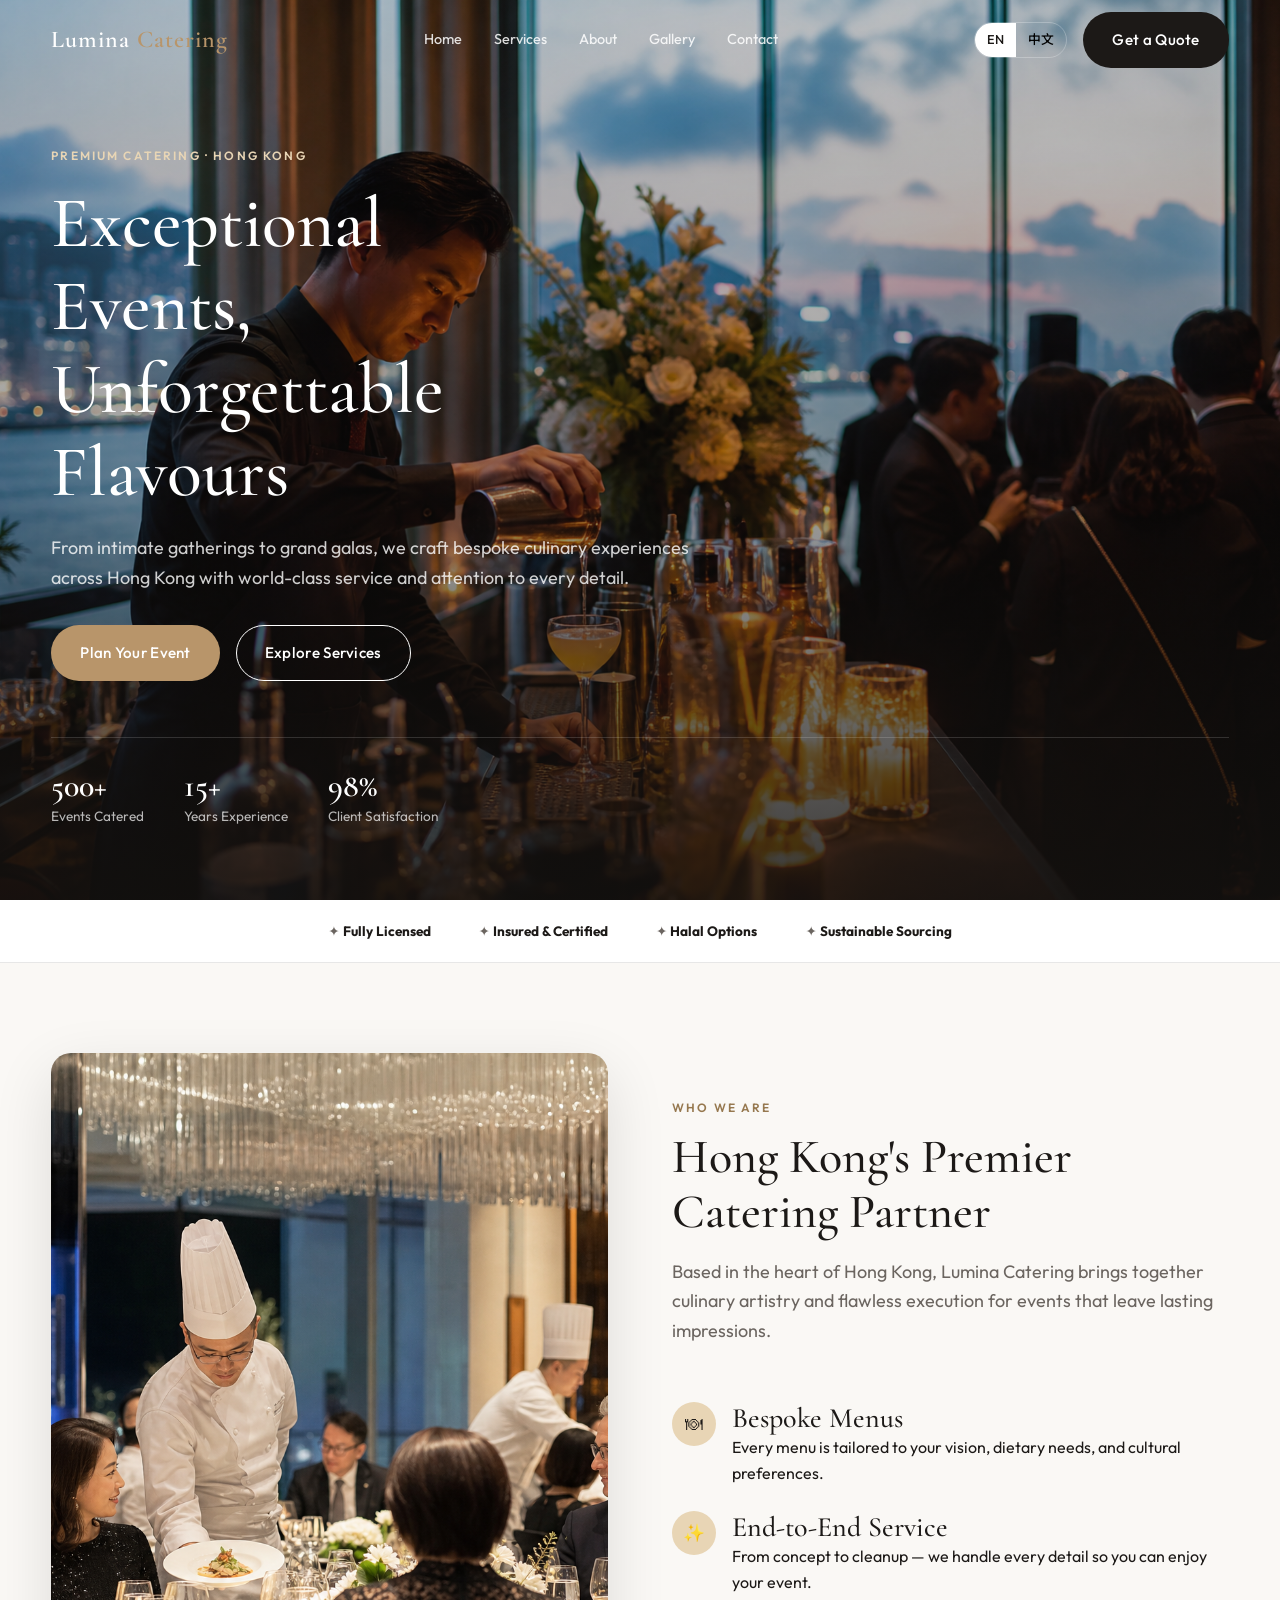
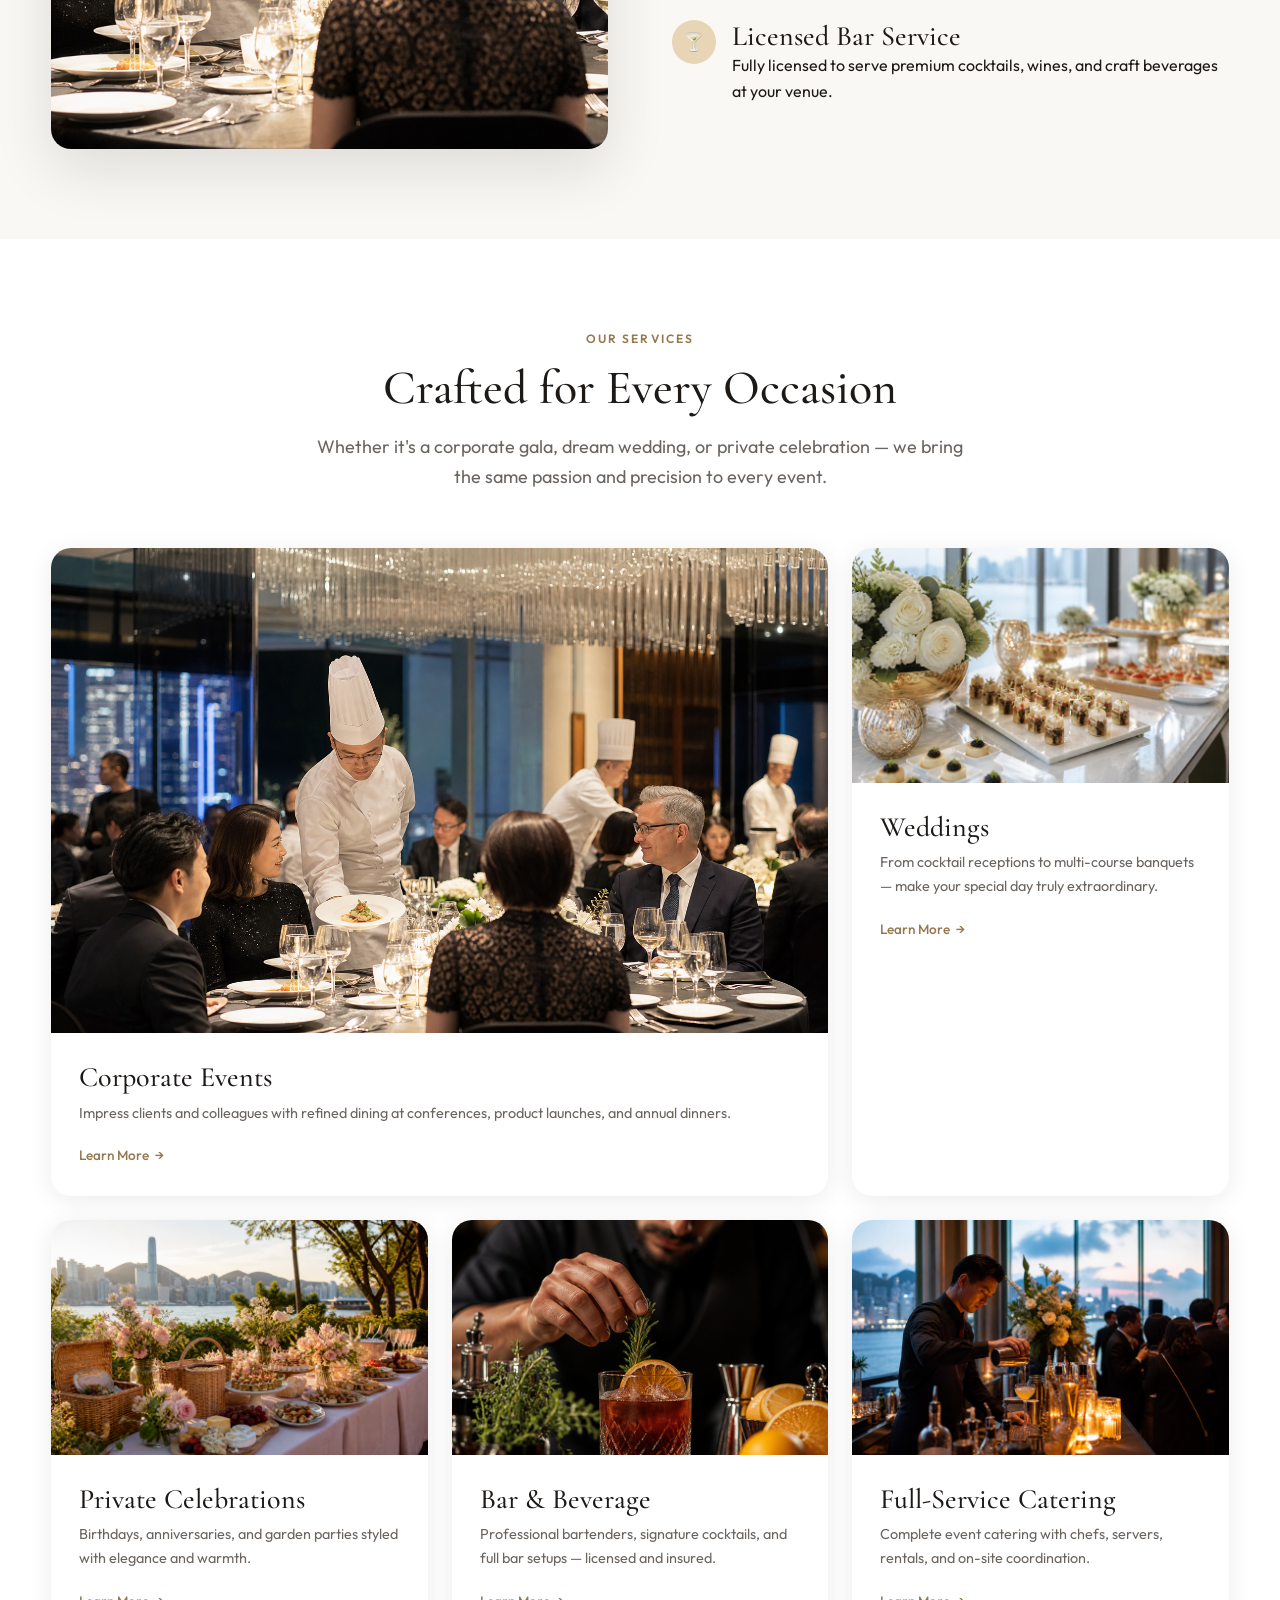
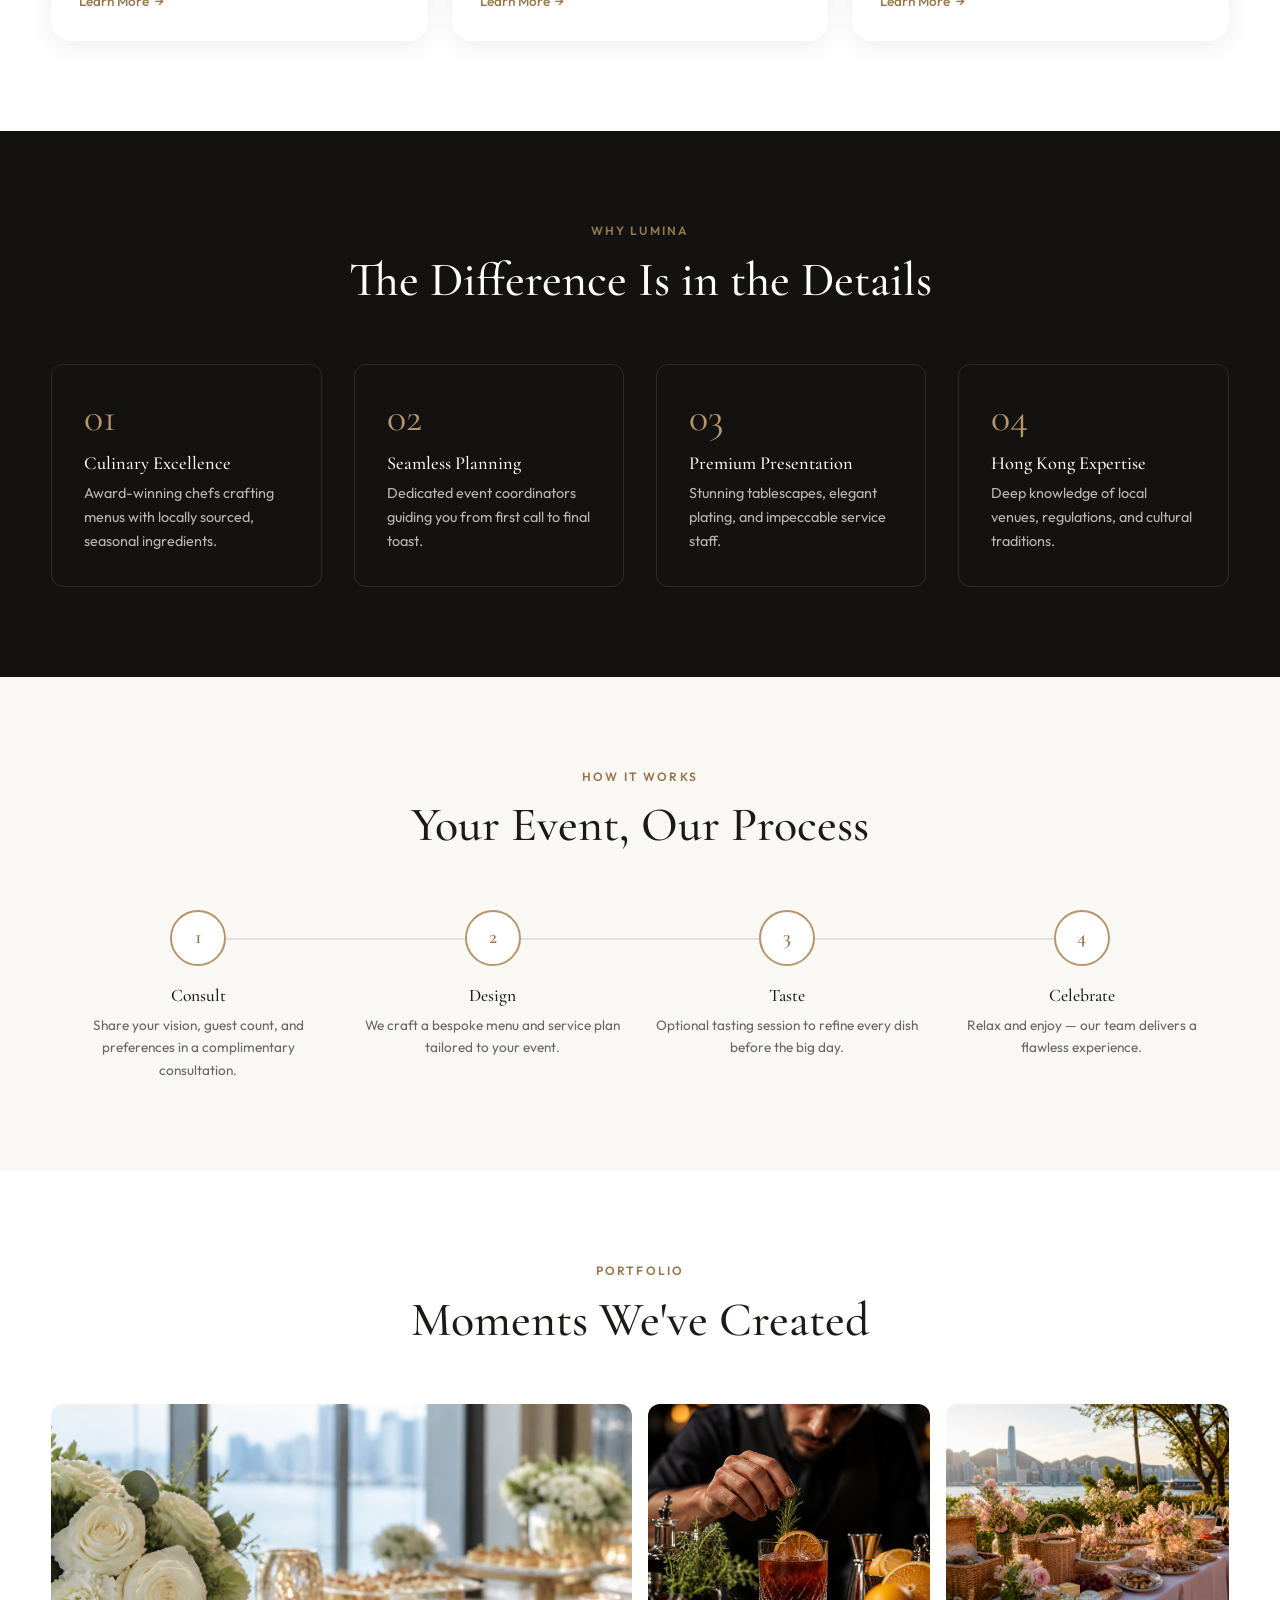
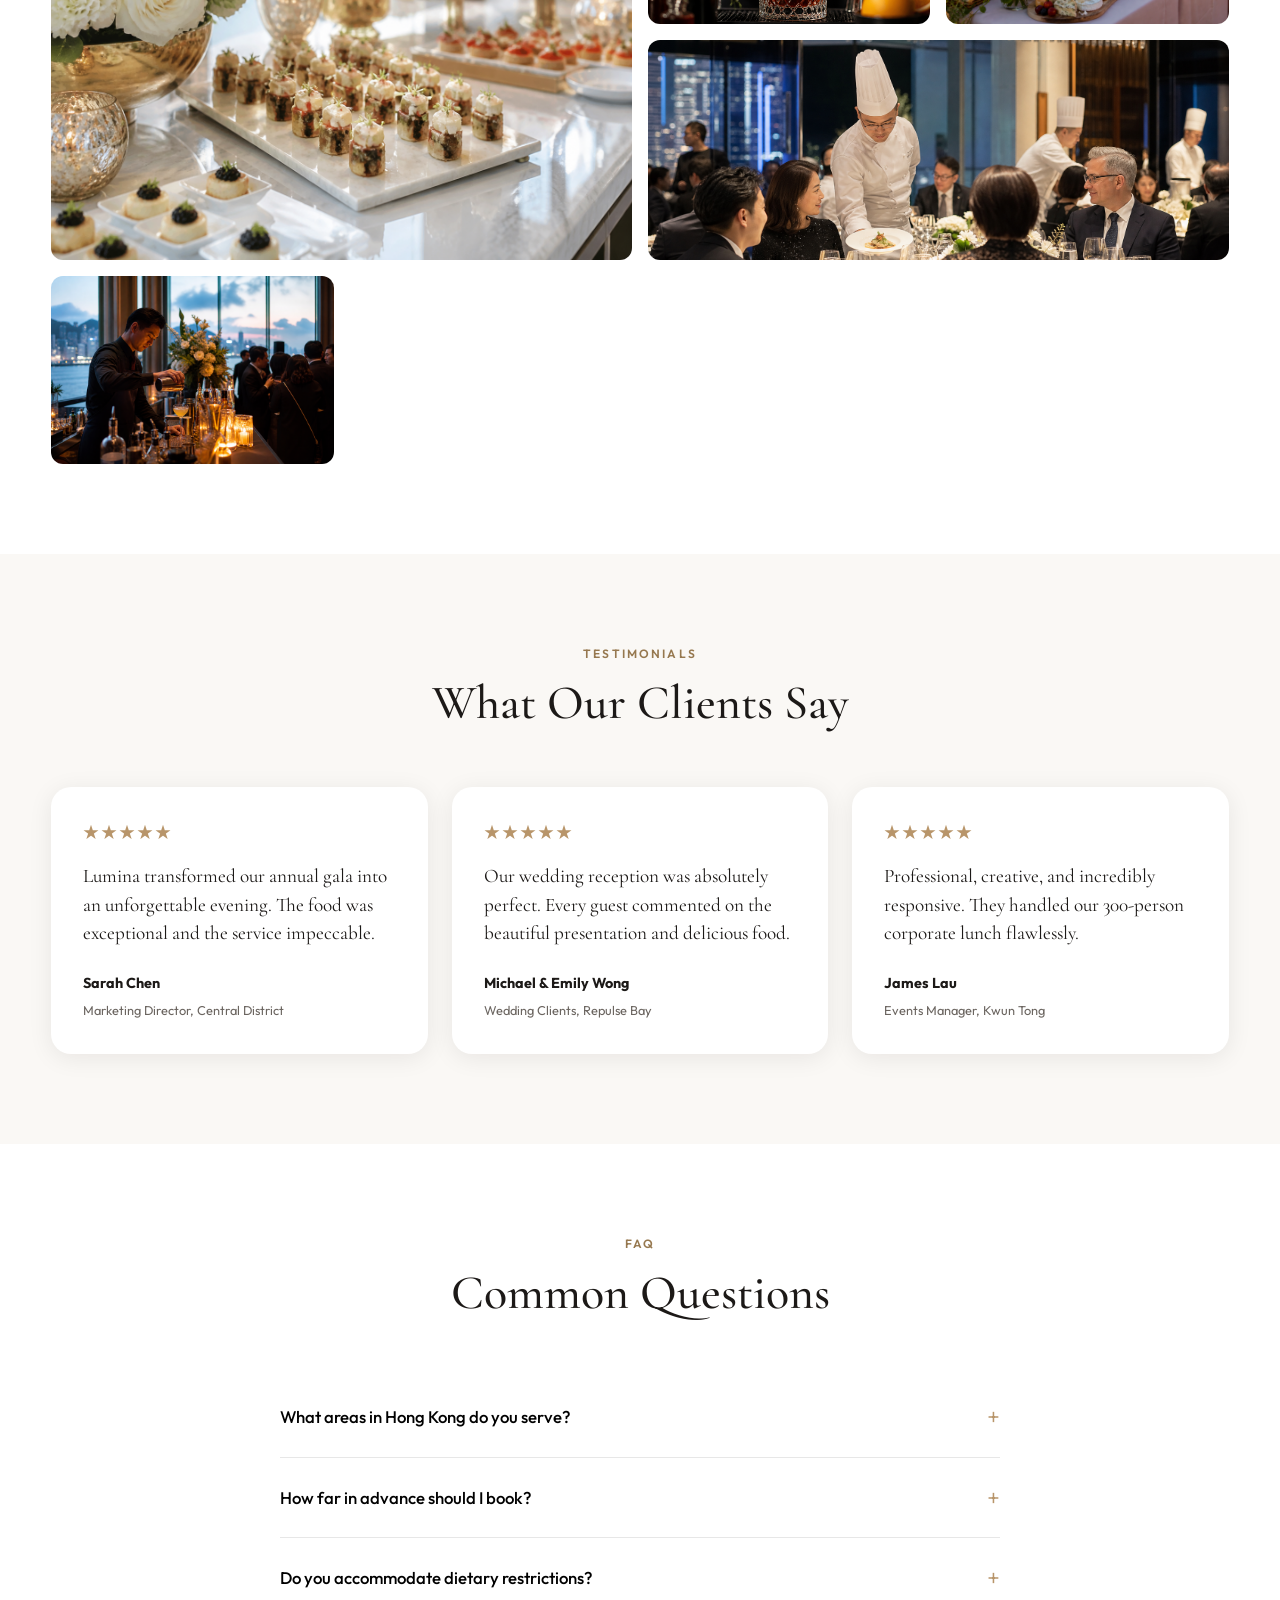
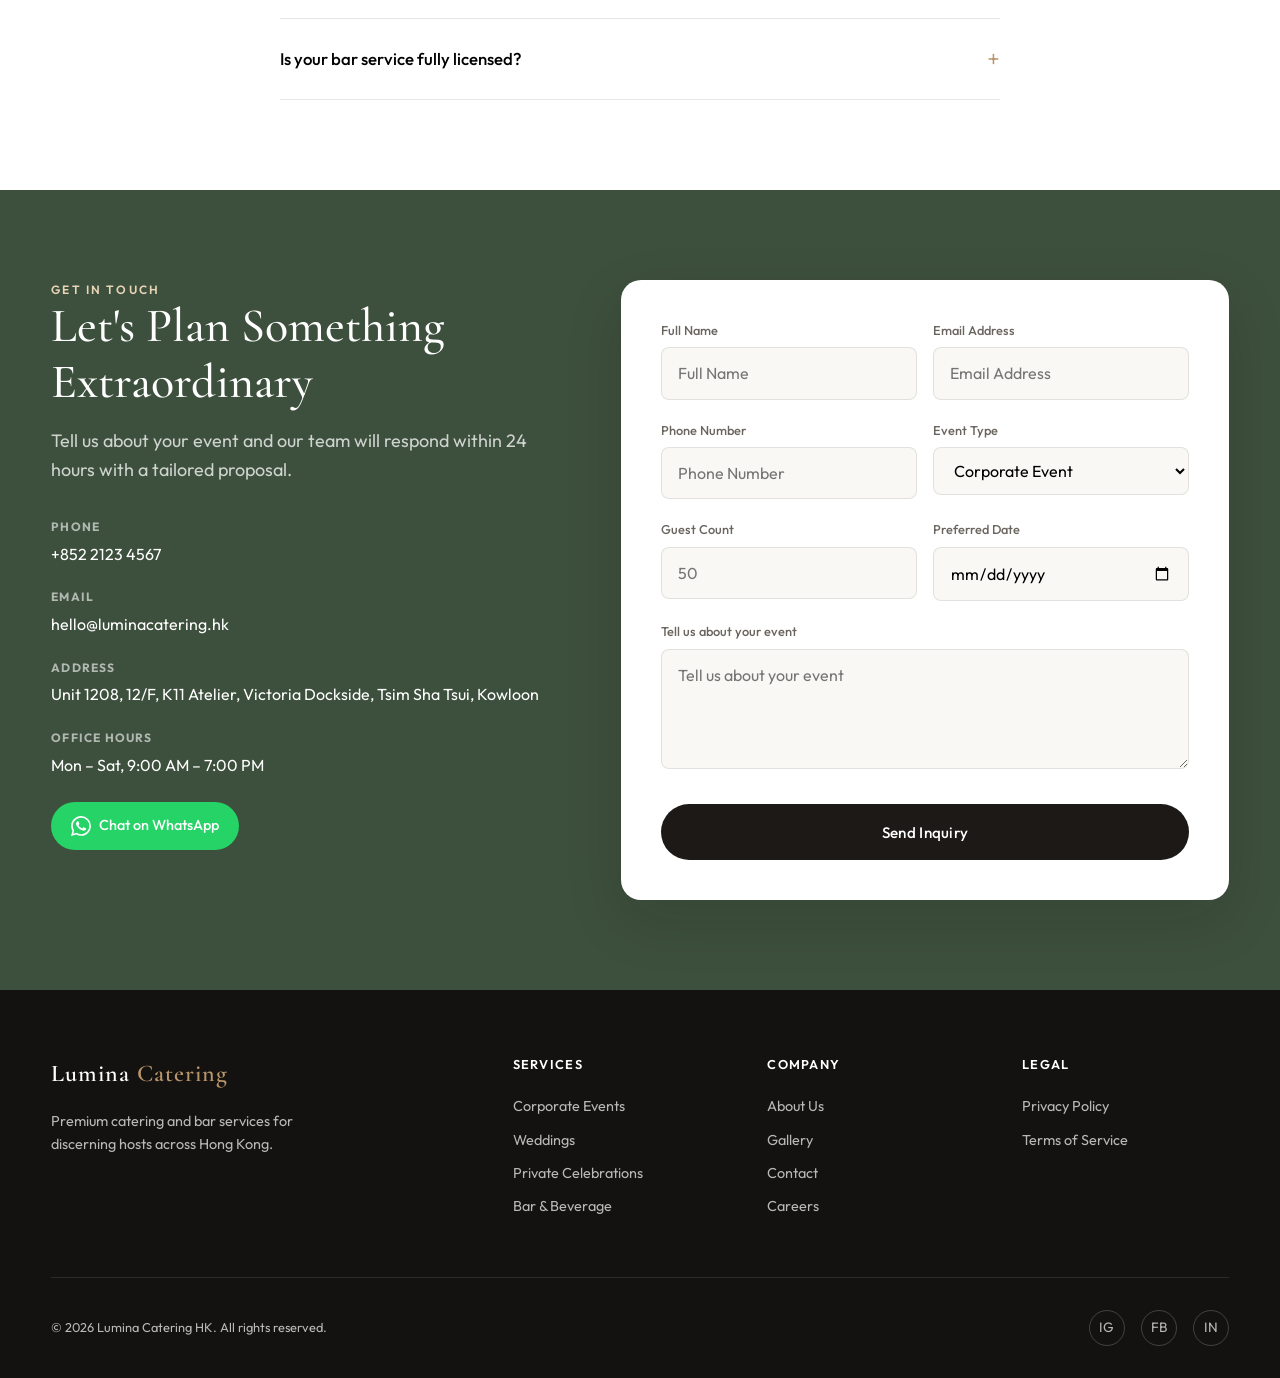
==== catering-site/index.html @ e1cb1704 "Add bilingual HK catering website HTML prototype - Homepage with hero, services, about, gallery, tes" ====
<!DOCTYPE html>
<html lang="en">
<head>
  <meta charset="UTF-8">
  <meta name="viewport" content="width=device-width, initial-scale=1.0">
  <meta name="description" content="Lumina Catering HK — Premium catering and bar services for weddings, corporate events, and private celebrations across Hong Kong.">
  <title>Lumina Catering HK | Premium Catering Services Hong Kong</title>
  <link rel="preconnect" href="https://fonts.googleapis.com">
  <link rel="preconnect" href="https://fonts.gstatic.com" crossorigin>
  <link href="https://fonts.googleapis.com/css2?family=Cormorant+Garamond:ital,wght@0,400;0,500;0,600;1,400&family=Noto+Sans+TC:wght@400;500;600&family=Noto+Serif+TC:wght@500;600&family=Outfit:wght@300;400;500;600&display=swap" rel="stylesheet">
  <link rel="stylesheet" href="css/style.css">
</head>
<body>

  <!-- Header -->
  <header class="site-header on-dark">
    <div class="header-inner">
      <a href="index.html" class="logo">Lumina <span>Catering</span></a>
      <nav class="nav-desktop">
        <a href="#home" data-i18n="nav.home">Home</a>
        <a href="#services" data-i18n="nav.services">Services</a>
        <a href="#about" data-i18n="nav.about">About</a>
        <a href="#gallery" data-i18n="nav.gallery">Gallery</a>
        <a href="#contact" data-i18n="nav.contact">Contact</a>
      </nav>
      <div class="header-actions">
        <div class="lang-toggle">
          <button data-lang="en" class="active">EN</button>
          <button data-lang="zh">中文</button>
        </div>
        <a href="#contact" class="btn btn-primary" data-i18n="nav.cta">Get a Quote</a>
        <button class="menu-toggle" aria-label="Menu">
          <span></span><span></span><span></span>
        </button>
      </div>
    </div>
  </header>

  <!-- Mobile Nav -->
  <nav class="mobile-nav">
    <a href="#home" data-i18n="nav.home">Home</a>
    <a href="#services" data-i18n="nav.services">Services</a>
    <a href="#about" data-i18n="nav.about">About</a>
    <a href="#gallery" data-i18n="nav.gallery">Gallery</a>
    <a href="#contact" data-i18n="nav.contact">Contact</a>
  </nav>

  <!-- Hero -->
  <section id="home" class="hero">
    <div class="hero-bg">
      <img src="assets/images/hero-bar.jpg" alt="Premium bar and catering service in Hong Kong">
    </div>
    <div class="hero-content">
      <p class="eyebrow" data-i18n="hero.eyebrow">Premium Catering · Hong Kong</p>
      <h1 data-i18n="hero.title">Exceptional Events, Unforgettable Flavours</h1>
      <p class="lead" data-i18n="hero.lead">From intimate gatherings to grand galas, we craft bespoke culinary experiences across Hong Kong with world-class service and attention to every detail.</p>
      <div class="hero-cta">
        <a href="#contact" class="btn btn-accent" data-i18n="hero.cta1">Plan Your Event</a>
        <a href="#services" class="btn btn-outline" data-i18n="hero.cta2">Explore Services</a>
      </div>
      <div class="hero-stats">
        <div class="stat">
          <strong data-i18n="hero.stat1.num">500+</strong>
          <span data-i18n="hero.stat1.label">Events Catered</span>
        </div>
        <div class="stat">
          <strong data-i18n="hero.stat2.num">15+</strong>
          <span data-i18n="hero.stat2.label">Years Experience</span>
        </div>
        <div class="stat">
          <strong data-i18n="hero.stat3.num">98%</strong>
          <span data-i18n="hero.stat3.label">Client Satisfaction</span>
        </div>
      </div>
    </div>
  </section>

  <!-- Trust Bar -->
  <div class="trust-bar">
    <div class="container trust-bar-inner">
      <span>✦ <strong data-i18n="trust.licensed">Fully Licensed</strong></span>
      <span>✦ <strong data-i18n="trust.insured">Insured & Certified</strong></span>
      <span>✦ <strong data-i18n="trust.halal">Halal Options</strong></span>
      <span>✦ <strong data-i18n="trust.sustainable">Sustainable Sourcing</strong></span>
    </div>
  </div>

  <!-- About -->
  <section id="about" class="section">
    <div class="container">
      <div class="about-grid reveal">
        <div class="about-image">
          <img src="assets/images/corporate-catering.jpg" alt="Corporate catering event in Hong Kong">
        </div>
        <div>
          <div class="section-header">
            <p class="eyebrow" data-i18n="about.eyebrow">Who We Are</p>
            <h2 data-i18n="about.title">Hong Kong's Premier Catering Partner</h2>
            <p class="lead" data-i18n="about.lead">Based in the heart of Hong Kong, Lumina Catering brings together culinary artistry and flawless execution for events that leave lasting impressions.</p>
          </div>
          <div class="about-features">
            <div class="about-feature">
              <div class="feature-icon">🍽</div>
              <div>
                <h3 data-i18n="about.f1.title">Bespoke Menus</h3>
                <p data-i18n="about.f1.desc">Every menu is tailored to your vision, dietary needs, and cultural preferences.</p>
              </div>
            </div>
            <div class="about-feature">
              <div class="feature-icon">✨</div>
              <div>
                <h3 data-i18n="about.f2.title">End-to-End Service</h3>
                <p data-i18n="about.f2.desc">From concept to cleanup — we handle every detail so you can enjoy your event.</p>
              </div>
            </div>
            <div class="about-feature">
              <div class="feature-icon">🍸</div>
              <div>
                <h3 data-i18n="about.f3.title">Licensed Bar Service</h3>
                <p data-i18n="about.f3.desc">Fully licensed to serve premium cocktails, wines, and craft beverages at your venue.</p>
              </div>
            </div>
          </div>
        </div>
      </div>
    </div>
  </section>

  <!-- Services -->
  <section id="services" class="section" style="background: var(--color-surface);">
    <div class="container">
      <div class="section-header center reveal">
        <p class="eyebrow" data-i18n="services.eyebrow">Our Services</p>
        <h2 data-i18n="services.title">Crafted for Every Occasion</h2>
        <p class="lead" data-i18n="services.lead">Whether it's a corporate gala, dream wedding, or private celebration — we bring the same passion and precision to every event.</p>
      </div>
      <div class="services-grid">
        <article class="service-card featured reveal">
          <div class="service-card-image">
            <img src="assets/images/corporate-catering.jpg" alt="Corporate event catering">
          </div>
          <div class="service-card-body">
            <h3 data-i18n="services.corporate.title">Corporate Events</h3>
            <p data-i18n="services.corporate.desc">Impress clients and colleagues with refined dining at conferences, product launches, and annual dinners.</p>
            <a href="#contact" class="service-link" data-i18n="services.link">Learn More</a>
          </div>
        </article>
        <article class="service-card reveal">
          <div class="service-card-image">
            <img src="assets/images/wedding-catering.jpg" alt="Wedding catering">
          </div>
          <div class="service-card-body">
            <h3 data-i18n="services.wedding.title">Weddings</h3>
            <p data-i18n="services.wedding.desc">From cocktail receptions to multi-course banquets — make your special day truly extraordinary.</p>
            <a href="#contact" class="service-link" data-i18n="services.link">Learn More</a>
          </div>
        </article>
        <article class="service-card reveal">
          <div class="service-card-image">
            <img src="assets/images/private-events.jpg" alt="Private celebration catering">
          </div>
          <div class="service-card-body">
            <h3 data-i18n="services.private.title">Private Celebrations</h3>
            <p data-i18n="services.private.desc">Birthdays, anniversaries, and garden parties styled with elegance and warmth.</p>
            <a href="#contact" class="service-link" data-i18n="services.link">Learn More</a>
          </div>
        </article>
        <article class="service-card reveal">
          <div class="service-card-image">
            <img src="assets/images/bar-service.jpg" alt="Bar and beverage service">
          </div>
          <div class="service-card-body">
            <h3 data-i18n="services.bar.title">Bar & Beverage</h3>
            <p data-i18n="services.bar.desc">Professional bartenders, signature cocktails, and full bar setups — licensed and insured.</p>
            <a href="services/bar-service.html" class="service-link" data-i18n="services.link">Learn More</a>
          </div>
        </article>
        <article class="service-card reveal">
          <div class="service-card-image">
            <img src="assets/images/hero-bar.jpg" alt="Full service catering">
          </div>
          <div class="service-card-body">
            <h3 data-i18n="services.full.title">Full-Service Catering</h3>
            <p data-i18n="services.full.desc">Complete event catering with chefs, servers, rentals, and on-site coordination.</p>
            <a href="#contact" class="service-link" data-i18n="services.link">Learn More</a>
          </div>
        </article>
      </div>
    </div>
  </section>

  <!-- Why Us -->
  <section class="section why-section">
    <div class="container">
      <div class="section-header center reveal">
        <p class="eyebrow" data-i18n="why.eyebrow">Why Lumina</p>
        <h2 data-i18n="why.title">The Difference Is in the Details</h2>
      </div>
      <div class="why-grid">
        <div class="why-card reveal">
          <div class="why-number">01</div>
          <h3 data-i18n="why.1.title">Culinary Excellence</h3>
          <p data-i18n="why.1.desc">Award-winning chefs crafting menus with locally sourced, seasonal ingredients.</p>
        </div>
        <div class="why-card reveal">
          <div class="why-number">02</div>
          <h3 data-i18n="why.2.title">Seamless Planning</h3>
          <p data-i18n="why.2.desc">Dedicated event coordinators guiding you from first call to final toast.</p>
        </div>
        <div class="why-card reveal">
          <div class="why-number">03</div>
          <h3 data-i18n="why.3.title">Premium Presentation</h3>
          <p data-i18n="why.3.desc">Stunning tablescapes, elegant plating, and impeccable service staff.</p>
        </div>
        <div class="why-card reveal">
          <div class="why-number">04</div>
          <h3 data-i18n="why.4.title">Hong Kong Expertise</h3>
          <p data-i18n="why.4.desc">Deep knowledge of local venues, regulations, and cultural traditions.</p>
        </div>
      </div>
    </div>
  </section>

  <!-- Process -->
  <section class="section">
    <div class="container">
      <div class="section-header center reveal">
        <p class="eyebrow" data-i18n="process.eyebrow">How It Works</p>
        <h2 data-i18n="process.title">Your Event, Our Process</h2>
      </div>
      <div class="process-steps">
        <div class="process-step reveal">
          <div class="step-num">1</div>
          <h3 data-i18n="process.1.title">Consult</h3>
          <p data-i18n="process.1.desc">Share your vision, guest count, and preferences in a complimentary consultation.</p>
        </div>
        <div class="process-step reveal">
          <div class="step-num">2</div>
          <h3 data-i18n="process.2.title">Design</h3>
          <p data-i18n="process.2.desc">We craft a bespoke menu and service plan tailored to your event.</p>
        </div>
        <div class="process-step reveal">
          <div class="step-num">3</div>
          <h3 data-i18n="process.3.title">Taste</h3>
          <p data-i18n="process.3.desc">Optional tasting session to refine every dish before the big day.</p>
        </div>
        <div class="process-step reveal">
          <div class="step-num">4</div>
          <h3 data-i18n="process.4.title">Celebrate</h3>
          <p data-i18n="process.4.desc">Relax and enjoy — our team delivers a flawless experience.</p>
        </div>
      </div>
    </div>
  </section>

  <!-- Gallery -->
  <section id="gallery" class="section" style="background: var(--color-surface);">
    <div class="container">
      <div class="section-header center reveal">
        <p class="eyebrow" data-i18n="gallery.eyebrow">Portfolio</p>
        <h2 data-i18n="gallery.title">Moments We've Created</h2>
      </div>
      <div class="gallery-grid reveal">
        <div class="gallery-item"><img src="assets/images/wedding-catering.jpg" alt="Wedding catering"></div>
        <div class="gallery-item"><img src="assets/images/bar-service.jpg" alt="Bar service"></div>
        <div class="gallery-item"><img src="assets/images/private-events.jpg" alt="Private event"></div>
        <div class="gallery-item"><img src="assets/images/corporate-catering.jpg" alt="Corporate gala"></div>
        <div class="gallery-item"><img src="assets/images/hero-bar.jpg" alt="Cocktail reception"></div>
      </div>
    </div>
  </section>

  <!-- Testimonials -->
  <section class="section">
    <div class="container">
      <div class="section-header center reveal">
        <p class="eyebrow" data-i18n="testimonials.eyebrow">Testimonials</p>
        <h2 data-i18n="testimonials.title">What Our Clients Say</h2>
      </div>
      <div class="testimonials-grid">
        <div class="testimonial-card reveal">
          <div class="testimonial-stars">★★★★★</div>
          <blockquote data-i18n="testimonials.1.quote">"Lumina transformed our annual gala into an unforgettable evening. The food was exceptional and the service impeccable."</blockquote>
          <div class="testimonial-author">
            <strong data-i18n="testimonials.1.name">Sarah Chen</strong>
            <span data-i18n="testimonials.1.role">Marketing Director, Central District</span>
          </div>
        </div>
        <div class="testimonial-card reveal">
          <div class="testimonial-stars">★★★★★</div>
          <blockquote data-i18n="testimonials.2.quote">"Our wedding reception was absolutely perfect. Every guest commented on the beautiful presentation and delicious food."</blockquote>
          <div class="testimonial-author">
            <strong data-i18n="testimonials.2.name">Michael & Emily Wong</strong>
            <span data-i18n="testimonials.2.role">Wedding Clients, Repulse Bay</span>
          </div>
        </div>
        <div class="testimonial-card reveal">
          <div class="testimonial-stars">★★★★★</div>
          <blockquote data-i18n="testimonials.3.quote">"Professional, creative, and incredibly responsive. They handled our 300-person corporate lunch flawlessly."</blockquote>
          <div class="testimonial-author">
            <strong data-i18n="testimonials.3.name">James Lau</strong>
            <span data-i18n="testimonials.3.role">Events Manager, Kwun Tong</span>
          </div>
        </div>
      </div>
    </div>
  </section>

  <!-- FAQ -->
  <section class="section" style="background: var(--color-surface);">
    <div class="container">
      <div class="section-header center reveal">
        <p class="eyebrow" data-i18n="faq.eyebrow">FAQ</p>
        <h2 data-i18n="faq.title">Common Questions</h2>
      </div>
      <div class="faq-list reveal">
        <div class="faq-item">
          <button class="faq-question" data-i18n="faq.1.q">What areas in Hong Kong do you serve?</button>
          <div class="faq-answer"><p data-i18n="faq.1.a">We cater events across all districts of Hong Kong Island, Kowloon, and the New Territories, including outlying islands.</p></div>
        </div>
        <div class="faq-item">
          <button class="faq-question" data-i18n="faq.2.q">How far in advance should I book?</button>
          <div class="faq-answer"><p data-i18n="faq.2.a">We recommend booking 4–8 weeks in advance for standard events and 3–6 months for weddings and large corporate functions.</p></div>
        </div>
        <div class="faq-item">
          <button class="faq-question" data-i18n="faq.3.q">Do you accommodate dietary restrictions?</button>
          <div class="faq-answer"><p data-i18n="faq.3.a">Absolutely. We offer vegetarian, vegan, gluten-free, halal, and allergy-conscious menus.</p></div>
        </div>
        <div class="faq-item">
          <button class="faq-question" data-i18n="faq.4.q">Is your bar service fully licensed?</button>
          <div class="faq-answer"><p data-i18n="faq.4.a">Yes. We hold a valid liquor licence and full public liability insurance.</p></div>
        </div>
      </div>
    </div>
  </section>

  <!-- Contact -->
  <section id="contact" class="section contact-section">
    <div class="container">
      <div class="contact-grid">
        <div class="contact-info reveal">
          <p class="eyebrow" style="color: var(--color-accent-light);" data-i18n="contact.eyebrow">Get in Touch</p>
          <h2 data-i18n="contact.title">Let's Plan Something Extraordinary</h2>
          <p class="lead" data-i18n="contact.lead">Tell us about your event and our team will respond within 24 hours with a tailored proposal.</p>
          <div class="contact-details">
            <div class="contact-detail">
              <strong data-i18n="contact.phone">Phone</strong>
              <a href="tel:+85221234567">+852 2123 4567</a>
            </div>
            <div class="contact-detail">
              <strong data-i18n="contact.email">Email</strong>
              <a href="mailto:hello@luminacatering.hk">hello@luminacatering.hk</a>
            </div>
            <div class="contact-detail">
              <strong data-i18n="contact.address">Address</strong>
              <span data-i18n="contact.address.val">Unit 1208, 12/F, K11 Atelier, Victoria Dockside, Tsim Sha Tsui, Kowloon</span>
            </div>
            <div class="contact-detail">
              <strong data-i18n="contact.hours">Office Hours</strong>
              <span data-i18n="contact.hours.val">Mon – Sat, 9:00 AM – 7:00 PM</span>
            </div>
          </div>
          <a href="https://wa.me/85291234567" class="whatsapp-btn" target="_blank" rel="noopener">
            <svg width="20" height="20" viewBox="0 0 24 24" fill="currentColor"><path d="M17.472 14.382c-.297-.149-1.758-.867-2.03-.967-.273-.099-.471-.148-.67.15-.197.297-.767.966-.94 1.164-.173.199-.347.223-.644.075-.297-.15-1.255-.463-2.39-1.475-.883-.788-1.48-1.761-1.653-2.059-.173-.297-.018-.458.13-.606.134-.133.298-.347.446-.52.149-.174.198-.298.298-.497.099-.198.05-.371-.025-.52-.075-.149-.669-1.612-.916-2.207-.242-.579-.487-.5-.669-.51-.173-.008-.371-.01-.57-.01-.198 0-.52.074-.792.372-.272.297-1.04 1.016-1.04 2.479 0 1.462 1.065 2.875 1.213 3.074.149.198 2.096 3.2 5.077 4.487.709.306 1.262.489 1.694.625.712.227 1.36.195 1.871.118.571-.085 1.758-.719 2.006-1.413.248-.694.248-1.289.173-1.413-.074-.124-.272-.198-.57-.347m-5.421 7.403h-.004a9.87 9.87 0 01-5.031-1.378l-.361-.214-3.741.982.998-3.648-.235-.374a9.86 9.86 0 01-1.51-5.26c.001-5.45 4.436-9.884 9.888-9.884 2.64 0 5.122 1.03 6.988 2.898a9.825 9.825 0 012.893 6.994c-.003 5.45-4.435 9.884-9.885 9.884m8.413-18.297A11.815 11.815 0 0012.05 0C5.495 0 .16 5.335.157 11.892c0 2.096.547 4.142 1.588 5.945L.057 24l6.305-1.654a11.882 11.882 0 005.683 1.448h.005c6.554 0 11.89-5.335 11.893-11.893a11.821 11.821 0 00-3.48-8.413z"/></svg>
            <span data-i18n="contact.whatsapp">Chat on WhatsApp</span>
          </a>
        </div>
        <form class="inquiry-form reveal">
          <div class="form-row">
            <div class="form-group">
              <label data-i18n="form.name">Full Name</label>
              <input type="text" required data-i18n-placeholder="form.name">
            </div>
            <div class="form-group">
              <label data-i18n="form.email">Email Address</label>
              <input type="email" required data-i18n-placeholder="form.email">
            </div>
          </div>
          <div class="form-row">
            <div class="form-group">
              <label data-i18n="form.phone">Phone Number</label>
              <input type="tel" data-i18n-placeholder="form.phone">
            </div>
            <div class="form-group">
              <label data-i18n="form.event">Event Type</label>
              <select>
                <option data-i18n="form.event.corporate">Corporate Event</option>
                <option data-i18n="form.event.wedding">Wedding</option>
                <option data-i18n="form.event.private">Private Celebration</option>
                <option data-i18n="form.event.bar">Bar Service Only</option>
                <option data-i18n="form.event.other">Other</option>
              </select>
            </div>
          </div>
          <div class="form-row">
            <div class="form-group">
              <label data-i18n="form.guests">Guest Count</label>
              <input type="number" min="1" placeholder="50">
            </div>
            <div class="form-group">
              <label data-i18n="form.date">Preferred Date</label>
              <input type="date">
            </div>
          </div>
          <div class="form-group">
            <label data-i18n="form.message">Tell us about your event</label>
            <textarea data-i18n-placeholder="form.message"></textarea>
          </div>
          <button type="submit" class="btn btn-primary form-submit" data-i18n="form.submit">Send Inquiry</button>
        </form>
      </div>
    </div>
  </section>

  <!-- Footer -->
  <footer class="site-footer">
    <div class="container">
      <div class="footer-grid">
        <div class="footer-brand">
          <a href="index.html" class="logo">Lumina <span>Catering</span></a>
          <p data-i18n="footer.desc">Premium catering and bar services for discerning hosts across Hong Kong.</p>
        </div>
        <div class="footer-col">
          <h4 data-i18n="footer.services">Services</h4>
          <a href="#services" data-i18n="services.corporate.title">Corporate Events</a>
          <a href="#services" data-i18n="services.wedding.title">Weddings</a>
          <a href="#services" data-i18n="services.private.title">Private Celebrations</a>
          <a href="services/bar-service.html" data-i18n="services.bar.title">Bar & Beverage</a>
        </div>
        <div class="footer-col">
          <h4 data-i18n="footer.company">Company</h4>
          <a href="#about" data-i18n="footer.about">About Us</a>
          <a href="#gallery" data-i18n="nav.gallery">Gallery</a>
          <a href="#contact" data-i18n="nav.contact">Contact</a>
          <a href="#" data-i18n="footer.careers">Careers</a>
        </div>
        <div class="footer-col">
          <h4 data-i18n="footer.legal">Legal</h4>
          <a href="#" data-i18n="footer.privacy">Privacy Policy</a>
          <a href="#" data-i18n="footer.terms">Terms of Service</a>
        </div>
      </div>
      <div class="footer-bottom">
        <span data-i18n="footer.copyright">© 2026 Lumina Catering HK. All rights reserved.</span>
        <div class="social-links">
          <a href="#" aria-label="Instagram">IG</a>
          <a href="#" aria-label="Facebook">FB</a>
          <a href="#" aria-label="LinkedIn">IN</a>
        </div>
      </div>
    </div>
  </footer>

  <script src="js/main.js"></script>
</body>
</html>
---- catering-site/css/style.css ----
/* Lumina Catering HK — Design System */
:root {
  --color-bg: #faf8f5;
  --color-bg-dark: #141210;
  --color-surface: #ffffff;
  --color-text: #1c1917;
  --color-text-muted: #6b6560;
  --color-accent: #b8956a;
  --color-accent-dark: #96784f;
  --color-accent-light: #e8d5b5;
  --color-sage: #3d4f3d;
  --color-border: rgba(28, 25, 23, 0.1);
  --font-display: "Cormorant Garamond", "Noto Serif TC", Georgia, serif;
  --font-body: "Outfit", "Noto Sans TC", system-ui, sans-serif;
  --radius: 12px;
  --radius-lg: 20px;
  --shadow: 0 4px 24px rgba(20, 18, 16, 0.08);
  --shadow-lg: 0 20px 60px rgba(20, 18, 16, 0.12);
  --transition: 0.35s cubic-bezier(0.4, 0, 0.2, 1);
  --header-h: 80px;
}

*,
*::before,
*::after {
  box-sizing: border-box;
  margin: 0;
  padding: 0;
}

html {
  scroll-behavior: smooth;
  scroll-padding-top: var(--header-h);
}

body {
  font-family: var(--font-body);
  font-size: 1rem;
  line-height: 1.65;
  color: var(--color-text);
  background: var(--color-bg);
  -webkit-font-smoothing: antialiased;
}

img {
  max-width: 100%;
  height: auto;
  display: block;
}

a {
  color: inherit;
  text-decoration: none;
}

ul {
  list-style: none;
}

button,
input,
select,
textarea {
  font: inherit;
  border: none;
  background: none;
}

.container {
  width: min(1200px, 92vw);
  margin-inline: auto;
}

/* Typography */
.eyebrow {
  font-size: 0.75rem;
  font-weight: 600;
  letter-spacing: 0.18em;
  text-transform: uppercase;
  color: var(--color-accent-dark);
}

h1,
h2,
h3,
.display {
  font-family: var(--font-display);
  font-weight: 500;
  line-height: 1.15;
}

h1,
.display-xl {
  font-size: clamp(2.75rem, 6vw, 4.5rem);
}

h2 {
  font-size: clamp(2rem, 4vw, 3rem);
}

h3 {
  font-size: clamp(1.35rem, 2.5vw, 1.75rem);
}

.lead {
  font-size: 1.125rem;
  color: var(--color-text-muted);
  max-width: 56ch;
}

/* Buttons */
.btn {
  display: inline-flex;
  align-items: center;
  justify-content: center;
  gap: 0.5rem;
  padding: 0.9rem 1.75rem;
  border-radius: 999px;
  font-weight: 500;
  font-size: 0.95rem;
  letter-spacing: 0.02em;
  cursor: pointer;
  transition: var(--transition);
  border: 1.5px solid transparent;
}

.btn-primary {
  background: var(--color-text);
  color: #fff;
}

.btn-primary:hover {
  background: var(--color-accent-dark);
  transform: translateY(-2px);
  box-shadow: var(--shadow);
}

.btn-outline {
  border-color: currentColor;
  color: inherit;
}

.btn-outline:hover {
  background: rgba(255, 255, 255, 0.12);
}

.btn-accent {
  background: var(--color-accent);
  color: #fff;
}

.btn-accent:hover {
  background: var(--color-accent-dark);
  transform: translateY(-2px);
}

/* Header */
.site-header {
  position: fixed;
  top: 0;
  left: 0;
  right: 0;
  z-index: 1000;
  height: var(--header-h);
  display: flex;
  align-items: center;
  transition: var(--transition);
}

.site-header.scrolled {
  background: rgba(250, 248, 245, 0.92);
  backdrop-filter: blur(16px);
  box-shadow: 0 1px 0 var(--color-border);
}

.site-header.on-dark {
  color: #fff;
}

.site-header.on-dark.scrolled {
  color: var(--color-text);
}

.header-inner {
  display: flex;
  align-items: center;
  justify-content: space-between;
  width: min(1200px, 92vw);
  margin-inline: auto;
}

.logo {
  font-family: var(--font-display);
  font-size: 1.5rem;
  font-weight: 600;
  letter-spacing: 0.04em;
}

.logo span {
  color: var(--color-accent);
}

.nav-desktop {
  display: flex;
  align-items: center;
  gap: 2rem;
}

.nav-desktop a {
  font-size: 0.9rem;
  font-weight: 450;
  opacity: 0.85;
  transition: opacity var(--transition);
}

.nav-desktop a:hover {
  opacity: 1;
}

.header-actions {
  display: flex;
  align-items: center;
  gap: 1rem;
}

.lang-toggle {
  display: flex;
  border: 1px solid var(--color-border);
  border-radius: 999px;
  overflow: hidden;
  font-size: 0.8rem;
  font-weight: 500;
}

.site-header.on-dark:not(.scrolled) .lang-toggle {
  border-color: rgba(255, 255, 255, 0.25);
}

.lang-toggle button {
  padding: 0.4rem 0.75rem;
  cursor: pointer;
  transition: var(--transition);
}

.lang-toggle button.active {
  background: var(--color-text);
  color: #fff;
}

.site-header.on-dark:not(.scrolled) .lang-toggle button.active {
  background: #fff;
  color: var(--color-text);
}

.menu-toggle {
  display: none;
  flex-direction: column;
  gap: 5px;
  cursor: pointer;
  padding: 4px;
}

.menu-toggle span {
  width: 24px;
  height: 2px;
  background: currentColor;
  transition: var(--transition);
}

/* Mobile Nav */
.mobile-nav {
  position: fixed;
  inset: 0;
  z-index: 999;
  background: var(--color-bg-dark);
  color: #fff;
  display: flex;
  flex-direction: column;
  align-items: center;
  justify-content: center;
  gap: 2rem;
  opacity: 0;
  visibility: hidden;
  transition: var(--transition);
}

.mobile-nav.open {
  opacity: 1;
  visibility: visible;
}

.mobile-nav a {
  font-family: var(--font-display);
  font-size: 2rem;
}

/* Hero */
.hero {
  position: relative;
  min-height: 100vh;
  display: flex;
  align-items: flex-end;
  padding-bottom: clamp(3rem, 8vh, 6rem);
  color: #fff;
  overflow: hidden;
}

.hero-bg {
  position: absolute;
  inset: 0;
  z-index: 0;
}

.hero-bg img {
  width: 100%;
  height: 100%;
  object-fit: cover;
}

.hero-bg::after {
  content: "";
  position: absolute;
  inset: 0;
  background: linear-gradient(
    to top,
    rgba(20, 18, 16, 0.85) 0%,
    rgba(20, 18, 16, 0.4) 45%,
    rgba(20, 18, 16, 0.25) 100%
  );
}

.hero-content {
  position: relative;
  z-index: 1;
  width: min(1200px, 92vw);
  margin-inline: auto;
}

.hero-content .eyebrow {
  color: var(--color-accent-light);
  margin-bottom: 1rem;
}

.hero-content h1 {
  max-width: 14ch;
  margin-bottom: 1.25rem;
}

.hero-content .lead {
  color: rgba(255, 255, 255, 0.8);
  margin-bottom: 2rem;
}

.hero-cta {
  display: flex;
  flex-wrap: wrap;
  gap: 1rem;
}

.hero-stats {
  display: flex;
  flex-wrap: wrap;
  gap: 2.5rem;
  margin-top: 3.5rem;
  padding-top: 2rem;
  border-top: 1px solid rgba(255, 255, 255, 0.15);
}

.stat strong {
  display: block;
  font-family: var(--font-display);
  font-size: 2rem;
  font-weight: 600;
  line-height: 1;
}

.stat span {
  font-size: 0.85rem;
  opacity: 0.7;
}

/* Trust Bar */
.trust-bar {
  background: var(--color-surface);
  border-bottom: 1px solid var(--color-border);
  padding: 1.25rem 0;
}

.trust-bar-inner {
  display: flex;
  flex-wrap: wrap;
  align-items: center;
  justify-content: center;
  gap: 2rem 3rem;
  font-size: 0.85rem;
  color: var(--color-text-muted);
}

.trust-bar-inner strong {
  color: var(--color-text);
}

/* Section */
.section {
  padding: clamp(4rem, 10vh, 7rem) 0;
}

.section-header {
  margin-bottom: 3.5rem;
}

.section-header.center {
  text-align: center;
}

.section-header.center .lead {
  margin-inline: auto;
}

.section-header .eyebrow {
  margin-bottom: 0.75rem;
}

.section-header h2 {
  margin-bottom: 1rem;
}

/* About */
.about-grid {
  display: grid;
  grid-template-columns: 1fr 1fr;
  gap: 4rem;
  align-items: center;
}

.about-image {
  border-radius: var(--radius-lg);
  overflow: hidden;
  box-shadow: var(--shadow-lg);
}

.about-image img {
  width: 100%;
  aspect-ratio: 4/5;
  object-fit: cover;
}

.about-features {
  display: grid;
  gap: 1.5rem;
  margin-top: 2rem;
}

.about-feature {
  display: flex;
  gap: 1rem;
  align-items: flex-start;
}

.feature-icon {
  flex-shrink: 0;
  width: 44px;
  height: 44px;
  border-radius: 50%;
  background: var(--color-accent-light);
  display: flex;
  align-items: center;
  justify-content: center;
  font-size: 1.1rem;
}

/* Services */
.services-grid {
  display: grid;
  grid-template-columns: repeat(3, 1fr);
  gap: 1.5rem;
}

.service-card {
  position: relative;
  border-radius: var(--radius-lg);
  overflow: hidden;
  background: var(--color-surface);
  box-shadow: var(--shadow);
  transition: var(--transition);
  group: service;
}

.service-card:hover {
  transform: translateY(-6px);
  box-shadow: var(--shadow-lg);
}

.service-card.featured {
  grid-column: span 2;
  grid-row: span 1;
}

.service-card-image {
  position: relative;
  overflow: hidden;
}

.service-card-image img {
  width: 100%;
  aspect-ratio: 16/10;
  object-fit: cover;
  transition: transform 0.6s ease;
}

.service-card:hover .service-card-image img {
  transform: scale(1.05);
}

.service-card-body {
  padding: 1.75rem;
}

.service-card-body h3 {
  margin-bottom: 0.5rem;
}

.service-card-body p {
  font-size: 0.9rem;
  color: var(--color-text-muted);
  margin-bottom: 1rem;
}

.service-link {
  font-size: 0.85rem;
  font-weight: 500;
  color: var(--color-accent-dark);
  display: inline-flex;
  align-items: center;
  gap: 0.35rem;
}

.service-link::after {
  content: "→";
  transition: transform var(--transition);
}

.service-card:hover .service-link::after {
  transform: translateX(4px);
}

/* Why Us */
.why-section {
  background: var(--color-bg-dark);
  color: #fff;
}

.why-grid {
  display: grid;
  grid-template-columns: repeat(4, 1fr);
  gap: 2rem;
}

.why-card {
  padding: 2rem;
  border: 1px solid rgba(255, 255, 255, 0.1);
  border-radius: var(--radius);
  transition: var(--transition);
}

.why-card:hover {
  border-color: var(--color-accent);
  background: rgba(184, 149, 106, 0.08);
}

.why-number {
  font-family: var(--font-display);
  font-size: 2.5rem;
  color: var(--color-accent);
  line-height: 1;
  margin-bottom: 1rem;
}

.why-card h3 {
  font-size: 1.15rem;
  margin-bottom: 0.5rem;
}

.why-card p {
  font-size: 0.9rem;
  opacity: 0.7;
}

/* Process */
.process-steps {
  display: grid;
  grid-template-columns: repeat(4, 1fr);
  gap: 0;
  position: relative;
}

.process-steps::before {
  content: "";
  position: absolute;
  top: 28px;
  left: 12.5%;
  right: 12.5%;
  height: 2px;
  background: var(--color-border);
}

.process-step {
  text-align: center;
  padding: 0 1rem;
  position: relative;
}

.step-num {
  width: 56px;
  height: 56px;
  border-radius: 50%;
  background: var(--color-surface);
  border: 2px solid var(--color-accent);
  display: flex;
  align-items: center;
  justify-content: center;
  font-family: var(--font-display);
  font-size: 1.25rem;
  font-weight: 600;
  color: var(--color-accent-dark);
  margin: 0 auto 1.25rem;
  position: relative;
  z-index: 1;
}

.process-step h3 {
  font-size: 1.1rem;
  margin-bottom: 0.5rem;
}

.process-step p {
  font-size: 0.85rem;
  color: var(--color-text-muted);
}

/* Gallery */
.gallery-grid {
  display: grid;
  grid-template-columns: repeat(4, 1fr);
  grid-template-rows: repeat(2, 220px);
  gap: 1rem;
}

.gallery-item {
  border-radius: var(--radius);
  overflow: hidden;
  position: relative;
}

.gallery-item img {
  width: 100%;
  height: 100%;
  object-fit: cover;
  transition: transform 0.5s ease;
}

.gallery-item:hover img {
  transform: scale(1.06);
}

.gallery-item:nth-child(1) {
  grid-column: span 2;
  grid-row: span 2;
}

.gallery-item:nth-child(4) {
  grid-column: span 2;
}

/* Testimonials */
.testimonials-grid {
  display: grid;
  grid-template-columns: repeat(3, 1fr);
  gap: 1.5rem;
}

.testimonial-card {
  background: var(--color-surface);
  border-radius: var(--radius-lg);
  padding: 2rem;
  box-shadow: var(--shadow);
}

.testimonial-stars {
  color: var(--color-accent);
  margin-bottom: 1rem;
  letter-spacing: 2px;
}

.testimonial-card blockquote {
  font-family: var(--font-display);
  font-size: 1.2rem;
  line-height: 1.5;
  margin-bottom: 1.5rem;
}

.testimonial-author strong {
  display: block;
  font-size: 0.9rem;
}

.testimonial-author span {
  font-size: 0.8rem;
  color: var(--color-text-muted);
}

/* FAQ */
.faq-list {
  max-width: 720px;
  margin-inline: auto;
}

.faq-item {
  border-bottom: 1px solid var(--color-border);
}

.faq-question {
  width: 100%;
  display: flex;
  justify-content: space-between;
  align-items: center;
  padding: 1.25rem 0;
  cursor: pointer;
  text-align: left;
  font-weight: 500;
  font-size: 1.05rem;
}

.faq-question::after {
  content: "+";
  font-size: 1.5rem;
  font-weight: 300;
  color: var(--color-accent);
  transition: transform var(--transition);
}

.faq-item.open .faq-question::after {
  transform: rotate(45deg);
}

.faq-answer {
  max-height: 0;
  overflow: hidden;
  transition: max-height 0.4s ease;
}

.faq-answer p {
  padding-bottom: 1.25rem;
  color: var(--color-text-muted);
  font-size: 0.95rem;
}

.faq-item.open .faq-answer {
  max-height: 200px;
}

/* Contact */
.contact-section {
  background: var(--color-sage);
  color: #fff;
}

.contact-grid {
  display: grid;
  grid-template-columns: 1fr 1.2fr;
  gap: 4rem;
  align-items: start;
}

.contact-info h2 {
  margin-bottom: 1rem;
}

.contact-info .lead {
  color: rgba(255, 255, 255, 0.75);
  margin-bottom: 2rem;
}

.contact-details {
  display: grid;
  gap: 1.25rem;
}

.contact-detail strong {
  display: block;
  font-size: 0.75rem;
  letter-spacing: 0.1em;
  text-transform: uppercase;
  opacity: 0.6;
  margin-bottom: 0.25rem;
}

.contact-detail a:hover {
  color: var(--color-accent-light);
}

.whatsapp-btn {
  display: inline-flex;
  align-items: center;
  gap: 0.5rem;
  margin-top: 1.5rem;
  padding: 0.75rem 1.25rem;
  background: #25d366;
  color: #fff;
  border-radius: 999px;
  font-weight: 500;
  font-size: 0.9rem;
  transition: var(--transition);
}

.whatsapp-btn:hover {
  background: #1da851;
  transform: translateY(-2px);
}

/* Form */
.inquiry-form {
  background: var(--color-surface);
  border-radius: var(--radius-lg);
  padding: 2.5rem;
  color: var(--color-text);
  box-shadow: var(--shadow-lg);
}

.form-row {
  display: grid;
  grid-template-columns: 1fr 1fr;
  gap: 1rem;
}

.form-group {
  margin-bottom: 1.25rem;
}

.form-group label {
  display: block;
  font-size: 0.8rem;
  font-weight: 500;
  margin-bottom: 0.4rem;
  color: var(--color-text-muted);
}

.form-group input,
.form-group select,
.form-group textarea {
  width: 100%;
  padding: 0.75rem 1rem;
  border: 1px solid var(--color-border);
  border-radius: 8px;
  background: var(--color-bg);
  transition: border-color var(--transition);
}

.form-group input:focus,
.form-group select:focus,
.form-group textarea:focus {
  outline: none;
  border-color: var(--color-accent);
}

.form-group textarea {
  min-height: 120px;
  resize: vertical;
}

.form-submit {
  width: 100%;
  margin-top: 0.5rem;
}

/* Footer */
.site-footer {
  background: var(--color-bg-dark);
  color: rgba(255, 255, 255, 0.7);
  padding: 4rem 0 2rem;
}

.footer-grid {
  display: grid;
  grid-template-columns: 2fr 1fr 1fr 1fr;
  gap: 3rem;
  margin-bottom: 3rem;
}

.footer-brand .logo {
  color: #fff;
  margin-bottom: 1rem;
  display: inline-block;
}

.footer-brand p {
  font-size: 0.9rem;
  max-width: 32ch;
}

.footer-col h4 {
  color: #fff;
  font-family: var(--font-body);
  font-size: 0.8rem;
  font-weight: 600;
  letter-spacing: 0.1em;
  text-transform: uppercase;
  margin-bottom: 1.25rem;
}

.footer-col a {
  display: block;
  font-size: 0.9rem;
  margin-bottom: 0.6rem;
  transition: color var(--transition);
}

.footer-col a:hover {
  color: var(--color-accent-light);
}

.footer-bottom {
  display: flex;
  flex-wrap: wrap;
  justify-content: space-between;
  align-items: center;
  gap: 1rem;
  padding-top: 2rem;
  border-top: 1px solid rgba(255, 255, 255, 0.1);
  font-size: 0.8rem;
}

.social-links {
  display: flex;
  gap: 1rem;
}

.social-links a {
  width: 36px;
  height: 36px;
  border-radius: 50%;
  border: 1px solid rgba(255, 255, 255, 0.2);
  display: flex;
  align-items: center;
  justify-content: center;
  font-size: 0.85rem;
  transition: var(--transition);
}

.social-links a:hover {
  background: var(--color-accent);
  border-color: var(--color-accent);
  color: #fff;
}

/* Service Page */
.page-hero {
  position: relative;
  min-height: 70vh;
  display: flex;
  align-items: flex-end;
  padding: calc(var(--header-h) + 3rem) 0 4rem;
  color: #fff;
}

.page-hero-bg {
  position: absolute;
  inset: 0;
}

.page-hero-bg img {
  width: 100%;
  height: 100%;
  object-fit: cover;
}

.page-hero-bg::after {
  content: "";
  position: absolute;
  inset: 0;
  background: linear-gradient(to top, rgba(20, 18, 16, 0.9), rgba(20, 18, 16, 0.35));
}

.page-hero-content {
  position: relative;
  z-index: 1;
}

.breadcrumb {
  font-size: 0.85rem;
  opacity: 0.7;
  margin-bottom: 1rem;
}

.breadcrumb a:hover {
  opacity: 1;
}

.content-block {
  display: grid;
  grid-template-columns: 1fr 1fr;
  gap: 4rem;
  align-items: center;
  margin-bottom: 4rem;
}

.content-block.reverse {
  direction: rtl;
}

.content-block.reverse > * {
  direction: ltr;
}

.content-block-image {
  border-radius: var(--radius-lg);
  overflow: hidden;
  box-shadow: var(--shadow-lg);
}

.content-block-image img {
  width: 100%;
  aspect-ratio: 4/3;
  object-fit: cover;
}

.inclusions-grid {
  display: grid;
  grid-template-columns: repeat(3, 1fr);
  gap: 1.5rem;
}

.inclusion-card {
  background: var(--color-surface);
  border-radius: var(--radius);
  padding: 1.75rem;
  box-shadow: var(--shadow);
  text-align: center;
}

.inclusion-card .feature-icon {
  margin: 0 auto 1rem;
}

/* Animations */
.reveal {
  opacity: 0;
  transform: translateY(30px);
  transition: opacity 0.7s ease, transform 0.7s ease;
}

.reveal.visible {
  opacity: 1;
  transform: translateY(0);
}

/* Responsive */
@media (max-width: 1024px) {
  .services-grid {
    grid-template-columns: repeat(2, 1fr);
  }

  .service-card.featured {
    grid-column: span 2;
  }

  .why-grid {
    grid-template-columns: repeat(2, 1fr);
  }

  .process-steps {
    grid-template-columns: repeat(2, 1fr);
    gap: 2rem;
  }

  .process-steps::before {
    display: none;
  }

  .gallery-grid {
    grid-template-columns: repeat(2, 1fr);
    grid-template-rows: auto;
  }

  .gallery-item:nth-child(1),
  .gallery-item:nth-child(4) {
    grid-column: span 2;
    grid-row: span 1;
  }

  .gallery-item {
    height: 200px;
  }

  .footer-grid {
    grid-template-columns: 1fr 1fr;
  }
}

@media (max-width: 768px) {
  .nav-desktop {
    display: none;
  }

  .menu-toggle {
    display: flex;
  }

  .header-actions .btn {
    display: none;
  }

  .about-grid,
  .contact-grid,
  .content-block {
    grid-template-columns: 1fr;
    gap: 2rem;
  }

  .services-grid {
    grid-template-columns: 1fr;
  }

  .service-card.featured {
    grid-column: span 1;
  }

  .why-grid,
  .testimonials-grid,
  .inclusions-grid {
    grid-template-columns: 1fr;
  }

  .process-steps {
    grid-template-columns: 1fr;
  }

  .form-row {
    grid-template-columns: 1fr;
  }

  .footer-grid {
    grid-template-columns: 1fr;
  }

  .hero-stats {
    gap: 1.5rem;
  }
}
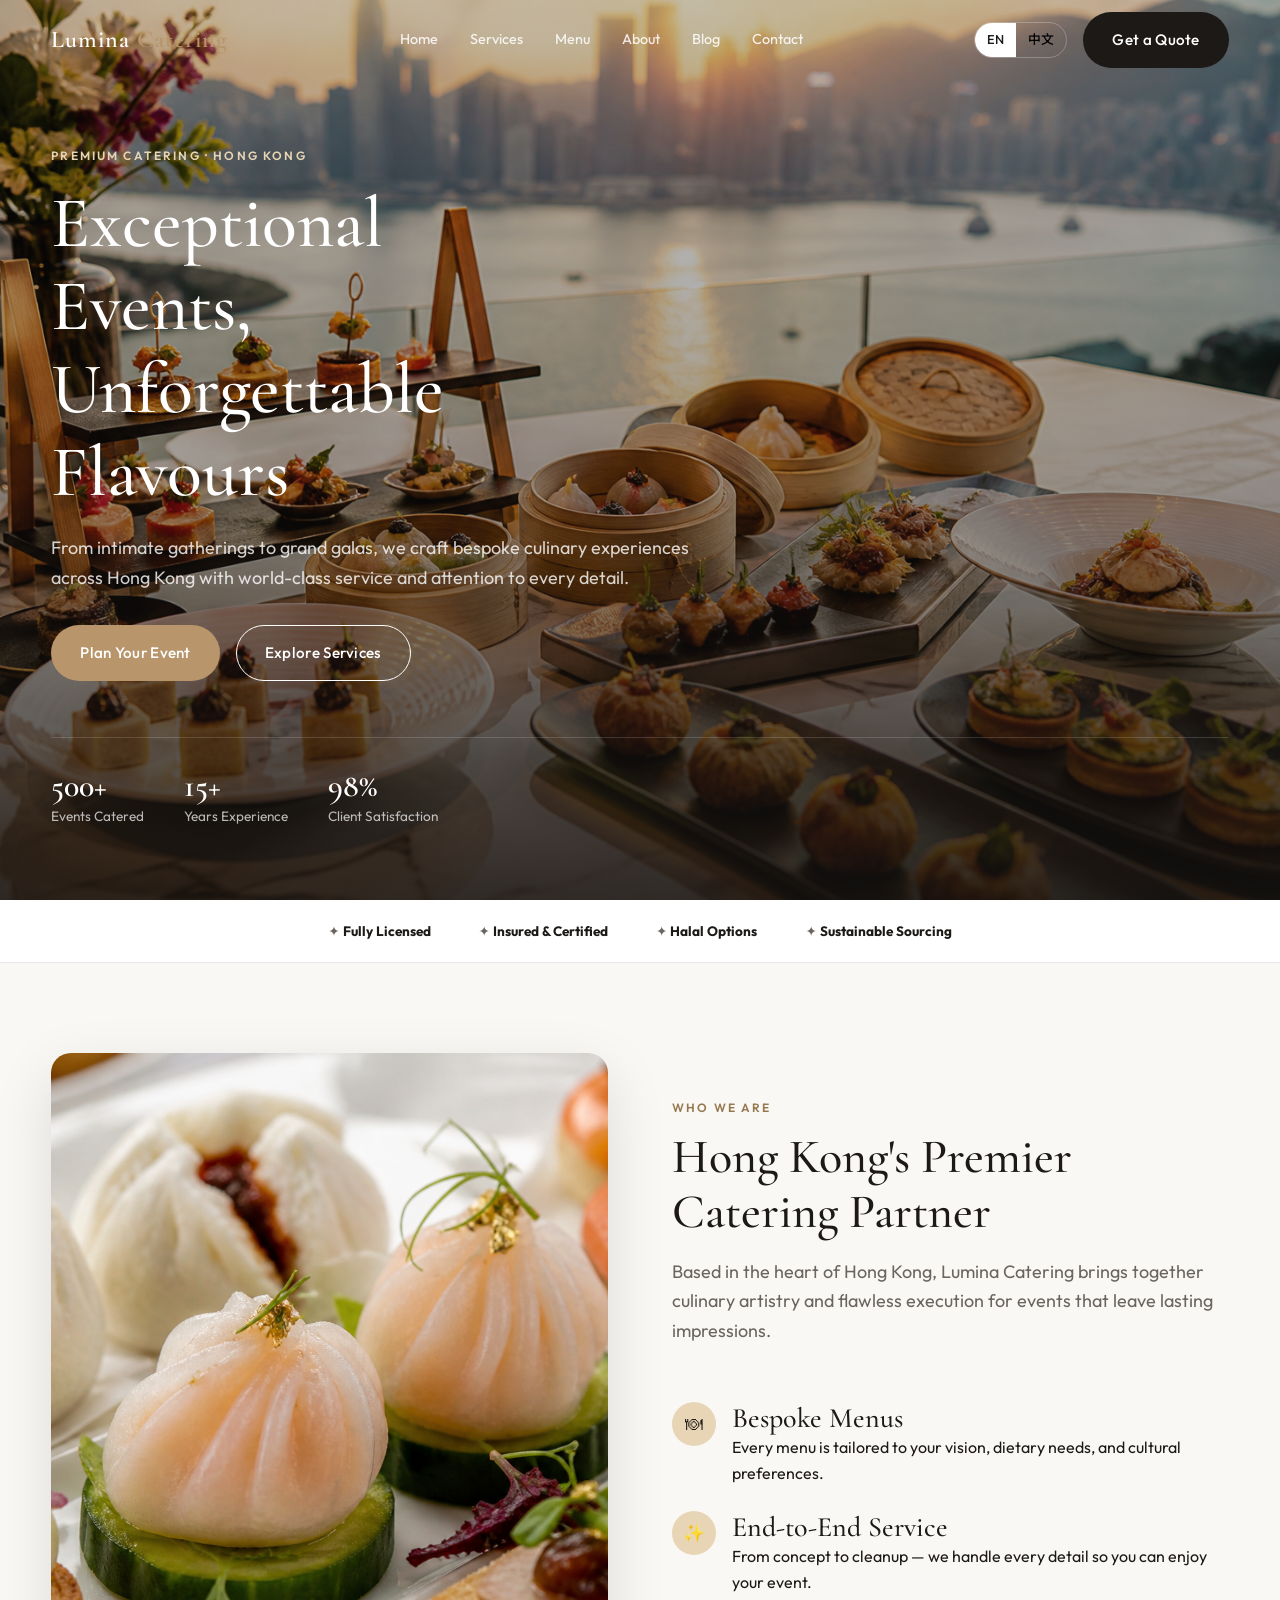
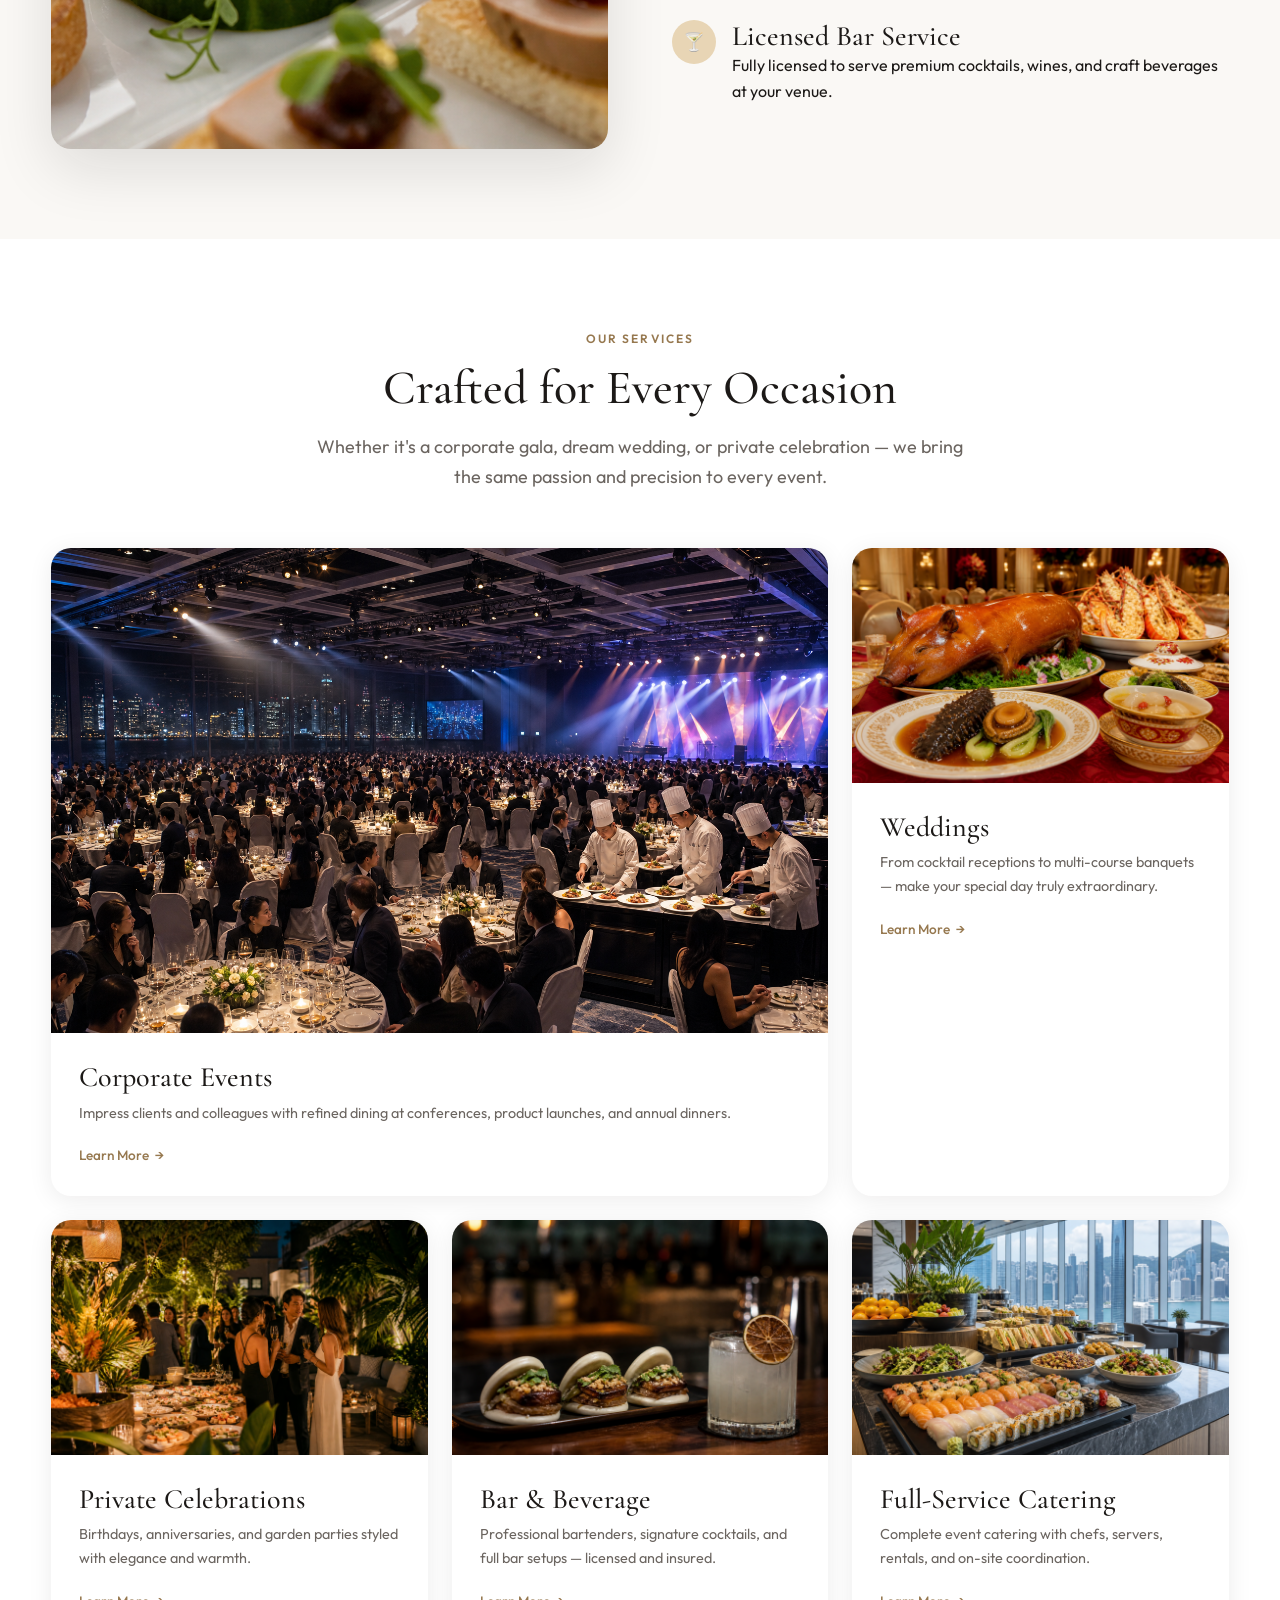
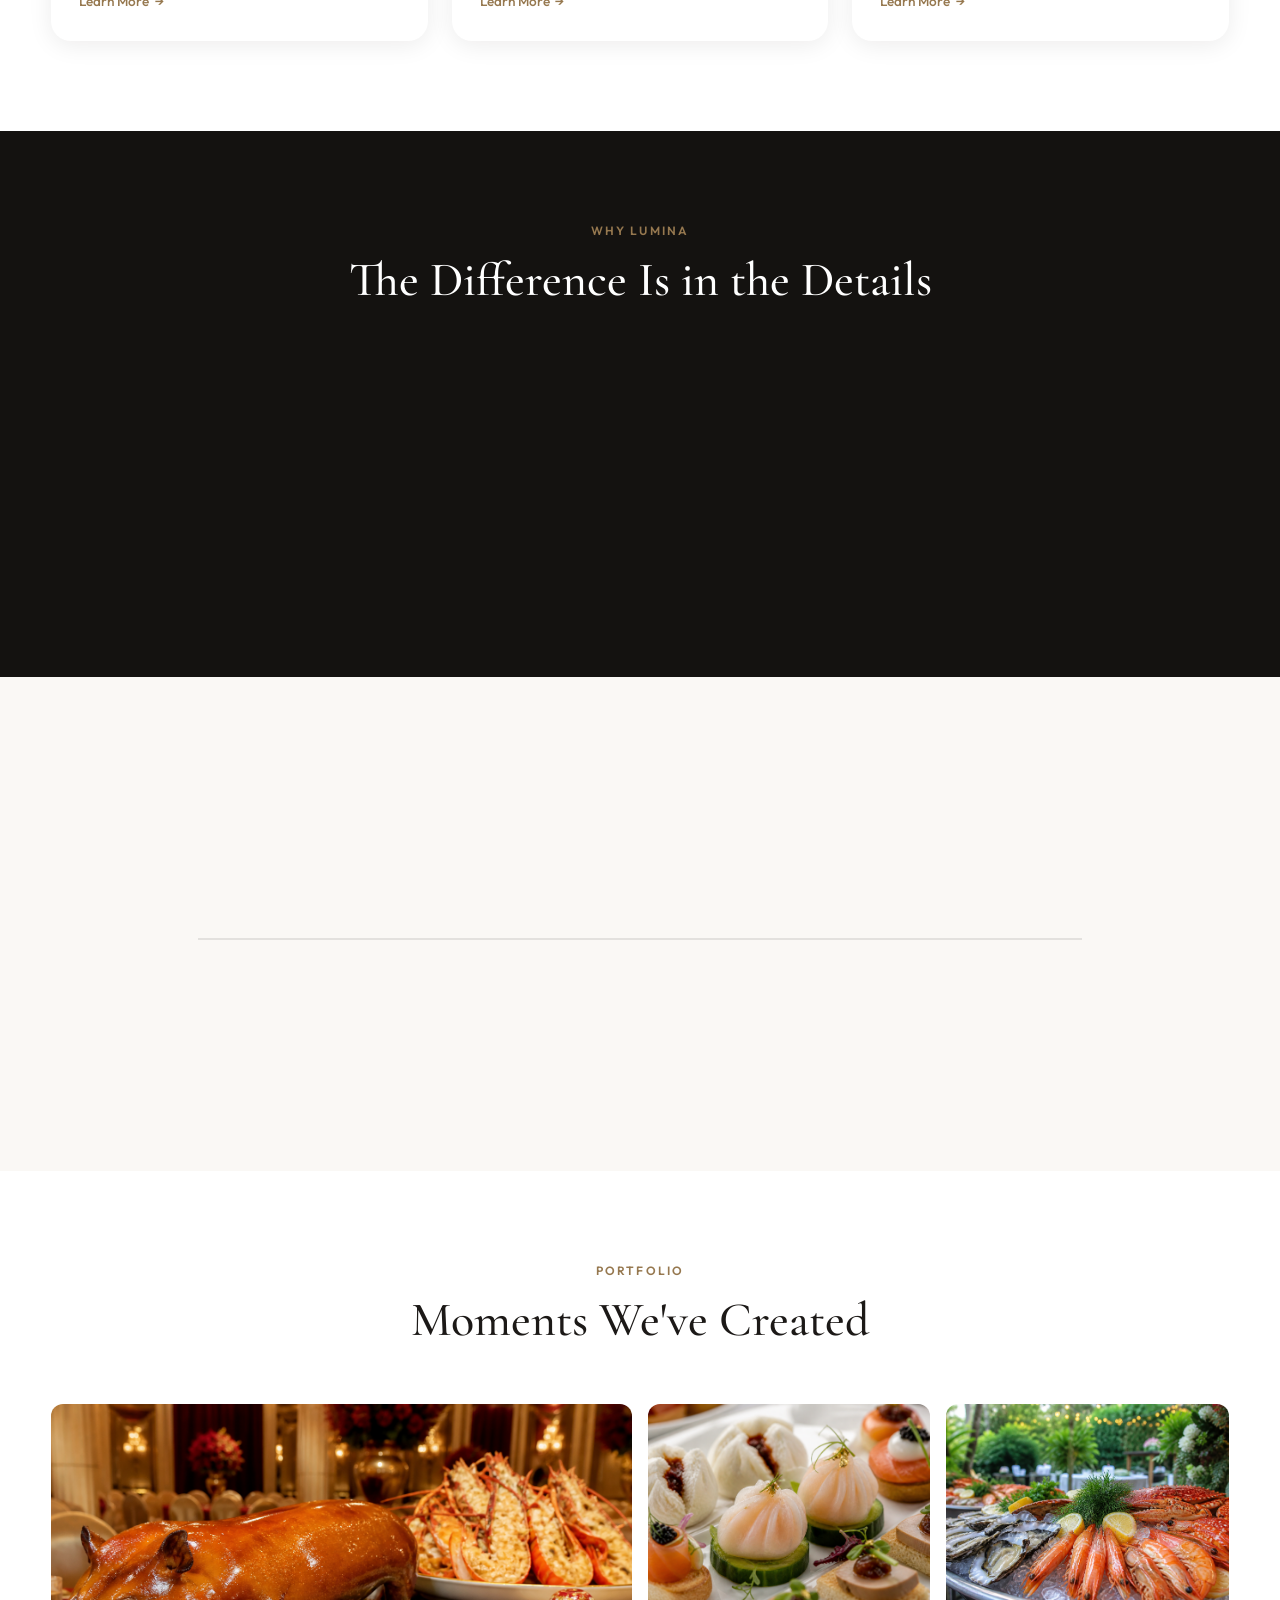
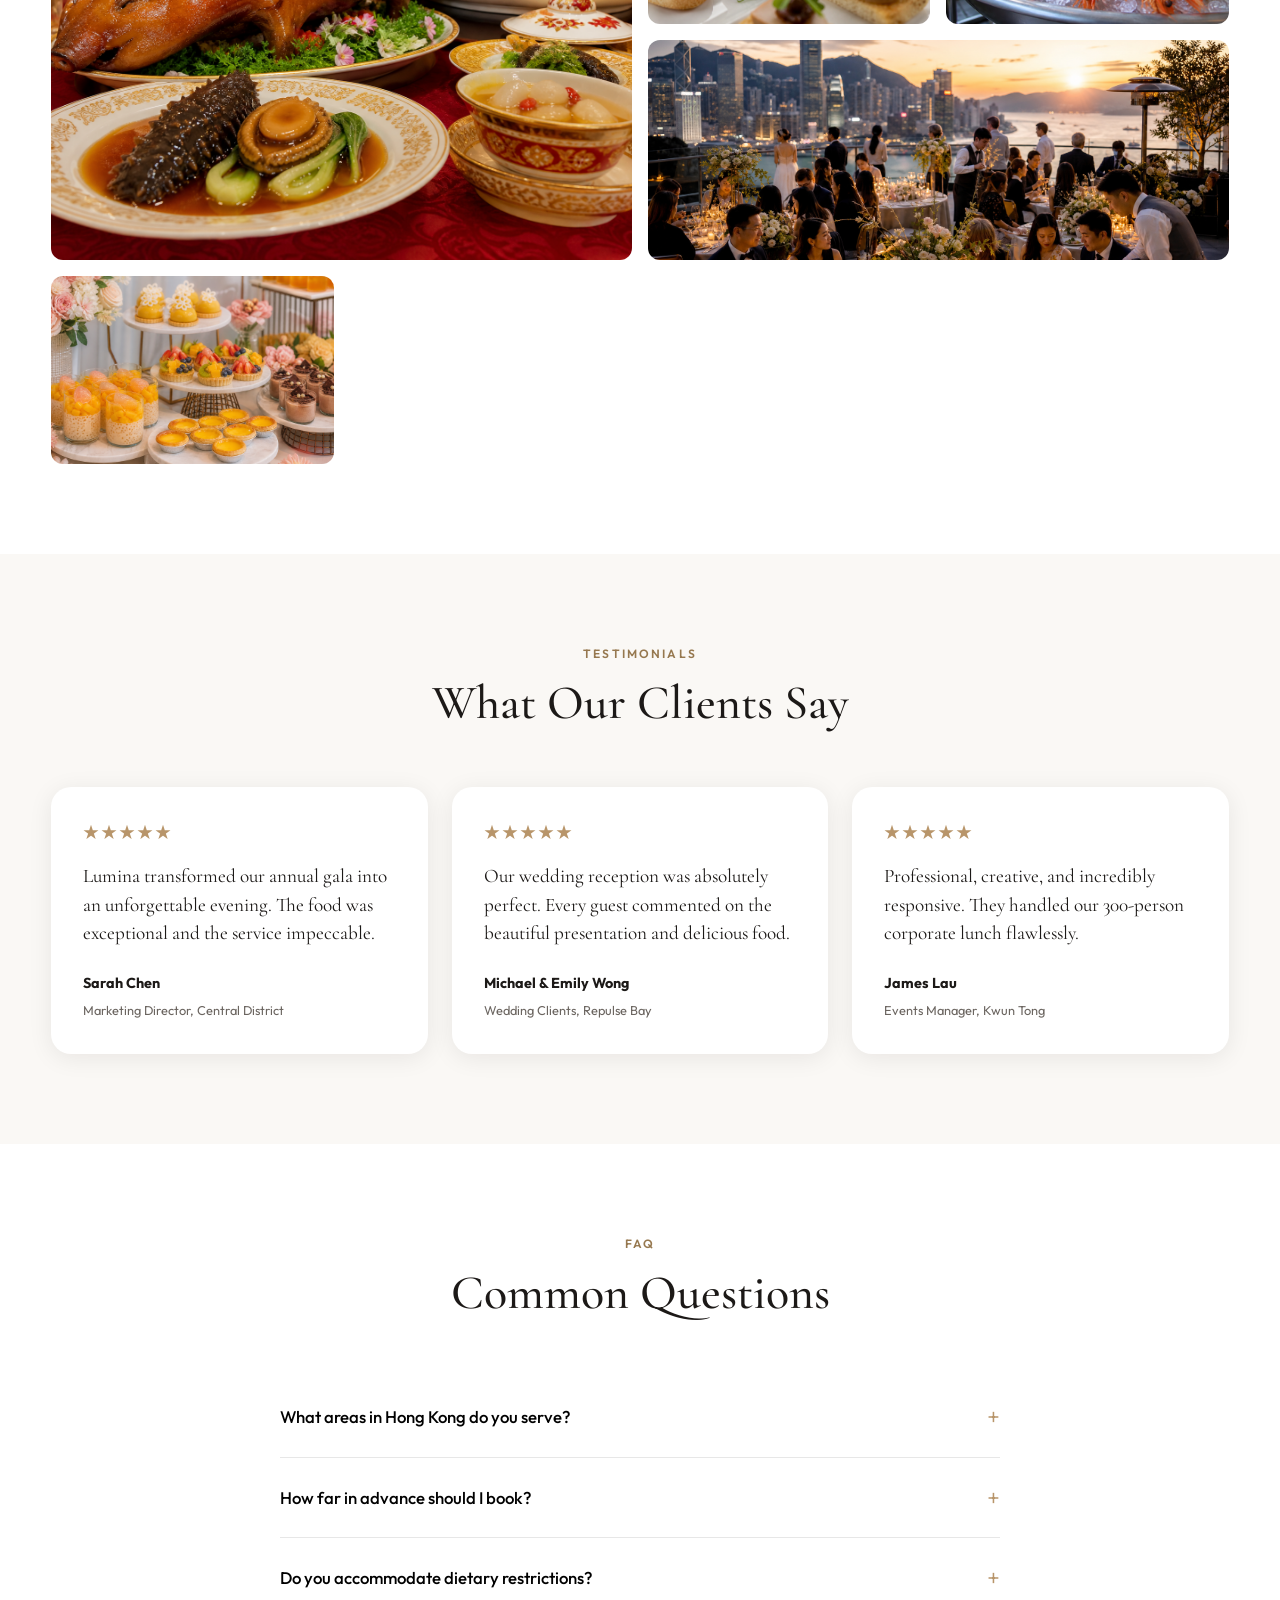
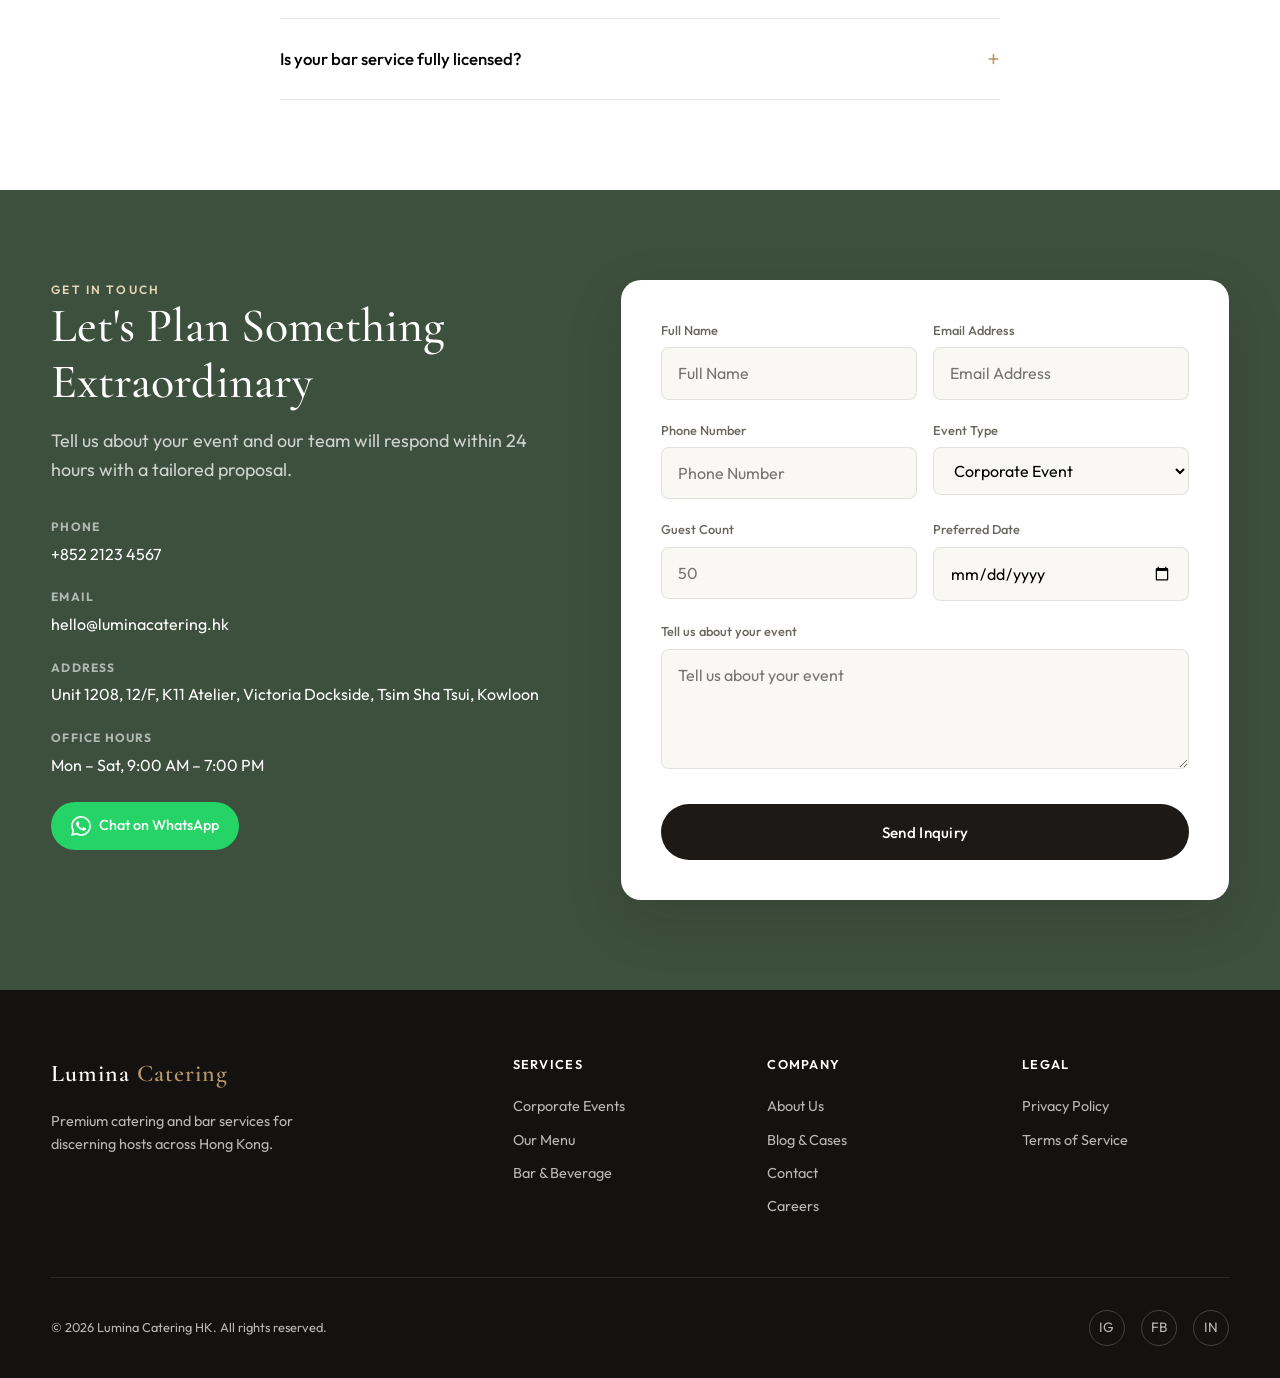
==== commit 9d5a033c: "Add menu, about, blog pages with HK food imagery - New pages: menu.html, about.html, blog.html with " ====
--- a/catering-site/index.html
+++ b/catering-site/index.html
@@ -19,8 +19,9 @@
       <nav class="nav-desktop">
         <a href="#home" data-i18n="nav.home">Home</a>
         <a href="#services" data-i18n="nav.services">Services</a>
-        <a href="#about" data-i18n="nav.about">About</a>
-        <a href="#gallery" data-i18n="nav.gallery">Gallery</a>
+        <a href="menu.html" data-i18n="nav.menu">Menu</a>
+        <a href="about.html" data-i18n="nav.about">About</a>
+        <a href="blog.html" data-i18n="nav.blog">Blog</a>
         <a href="#contact" data-i18n="nav.contact">Contact</a>
       </nav>
       <div class="header-actions">
@@ -40,15 +41,16 @@
   <nav class="mobile-nav">
     <a href="#home" data-i18n="nav.home">Home</a>
     <a href="#services" data-i18n="nav.services">Services</a>
-    <a href="#about" data-i18n="nav.about">About</a>
-    <a href="#gallery" data-i18n="nav.gallery">Gallery</a>
+    <a href="menu.html" data-i18n="nav.menu">Menu</a>
+    <a href="about.html" data-i18n="nav.about">About</a>
+    <a href="blog.html" data-i18n="nav.blog">Blog</a>
     <a href="#contact" data-i18n="nav.contact">Contact</a>
   </nav>
 
   <!-- Hero -->
   <section id="home" class="hero">
     <div class="hero-bg">
-      <img src="assets/images/hero-bar.jpg" alt="Premium bar and catering service in Hong Kong">
+      <img src="assets/images/hero-hk-food.jpg" alt="Premium catering food with Hong Kong harbour view">
     </div>
     <div class="hero-content">
       <p class="eyebrow" data-i18n="hero.eyebrow">Premium Catering · Hong Kong</p>
@@ -90,7 +92,7 @@
     <div class="container">
       <div class="about-grid reveal">
         <div class="about-image">
-          <img src="assets/images/corporate-catering.jpg" alt="Corporate catering event in Hong Kong">
+          <img src="assets/images/food-dimsum-canapes.jpg" alt="Gourmet catering food Hong Kong">
         </div>
         <div>
           <div class="section-header">
@@ -137,7 +139,7 @@
       <div class="services-grid">
         <article class="service-card featured reveal">
           <div class="service-card-image">
-            <img src="assets/images/corporate-catering.jpg" alt="Corporate event catering">
+            <img src="assets/images/scene-corporate-gala.jpg" alt="Corporate event catering">
           </div>
           <div class="service-card-body">
             <h3 data-i18n="services.corporate.title">Corporate Events</h3>
@@ -147,7 +149,7 @@
         </article>
         <article class="service-card reveal">
           <div class="service-card-image">
-            <img src="assets/images/wedding-catering.jpg" alt="Wedding catering">
+            <img src="assets/images/food-wedding-banquet.jpg" alt="Wedding catering">
           </div>
           <div class="service-card-body">
             <h3 data-i18n="services.wedding.title">Weddings</h3>
@@ -157,7 +159,7 @@
         </article>
         <article class="service-card reveal">
           <div class="service-card-image">
-            <img src="assets/images/private-events.jpg" alt="Private celebration catering">
+            <img src="assets/images/scene-garden-party.jpg" alt="Private celebration catering">
           </div>
           <div class="service-card-body">
             <h3 data-i18n="services.private.title">Private Celebrations</h3>
@@ -167,7 +169,7 @@
         </article>
         <article class="service-card reveal">
           <div class="service-card-image">
-            <img src="assets/images/bar-service.jpg" alt="Bar and beverage service">
+            <img src="assets/images/food-cocktail-canapes.jpg" alt="Bar and beverage service">
           </div>
           <div class="service-card-body">
             <h3 data-i18n="services.bar.title">Bar & Beverage</h3>
@@ -177,7 +179,7 @@
         </article>
         <article class="service-card reveal">
           <div class="service-card-image">
-            <img src="assets/images/hero-bar.jpg" alt="Full service catering">
+            <img src="assets/images/food-corporate-buffet.jpg" alt="Full service catering">
           </div>
           <div class="service-card-body">
             <h3 data-i18n="services.full.title">Full-Service Catering</h3>
@@ -261,11 +263,11 @@
         <h2 data-i18n="gallery.title">Moments We've Created</h2>
       </div>
       <div class="gallery-grid reveal">
-        <div class="gallery-item"><img src="assets/images/wedding-catering.jpg" alt="Wedding catering"></div>
-        <div class="gallery-item"><img src="assets/images/bar-service.jpg" alt="Bar service"></div>
-        <div class="gallery-item"><img src="assets/images/private-events.jpg" alt="Private event"></div>
-        <div class="gallery-item"><img src="assets/images/corporate-catering.jpg" alt="Corporate gala"></div>
-        <div class="gallery-item"><img src="assets/images/hero-bar.jpg" alt="Cocktail reception"></div>
+        <div class="gallery-item"><img src="assets/images/food-wedding-banquet.jpg" alt="Wedding banquet dishes"></div>
+        <div class="gallery-item"><img src="assets/images/food-dimsum-canapes.jpg" alt="Dim sum canapés"></div>
+        <div class="gallery-item"><img src="assets/images/food-seafood.jpg" alt="Fresh seafood"></div>
+        <div class="gallery-item"><img src="assets/images/scene-rooftop-wedding.jpg" alt="Rooftop wedding"></div>
+        <div class="gallery-item"><img src="assets/images/food-desserts.jpg" alt="Dessert selection"></div>
       </div>
     </div>
   </section>
@@ -423,14 +425,13 @@
         <div class="footer-col">
           <h4 data-i18n="footer.services">Services</h4>
           <a href="#services" data-i18n="services.corporate.title">Corporate Events</a>
-          <a href="#services" data-i18n="services.wedding.title">Weddings</a>
-          <a href="#services" data-i18n="services.private.title">Private Celebrations</a>
+          <a href="menu.html" data-i18n="footer.menu">Our Menu</a>
           <a href="services/bar-service.html" data-i18n="services.bar.title">Bar & Beverage</a>
         </div>
         <div class="footer-col">
           <h4 data-i18n="footer.company">Company</h4>
-          <a href="#about" data-i18n="footer.about">About Us</a>
-          <a href="#gallery" data-i18n="nav.gallery">Gallery</a>
+          <a href="about.html" data-i18n="footer.about">About Us</a>
+          <a href="blog.html" data-i18n="footer.blog">Blog & Cases</a>
           <a href="#contact" data-i18n="nav.contact">Contact</a>
           <a href="#" data-i18n="footer.careers">Careers</a>
         </div>
--- a/catering-site/css/style.css
+++ b/catering-site/css/style.css
@@ -1054,6 +1054,268 @@
   transform: translateY(0);
 }
 
+/* Menu Page */
+.menu-tabs {
+  display: flex;
+  flex-wrap: wrap;
+  justify-content: center;
+  gap: 0.75rem;
+  margin-bottom: 3rem;
+}
+
+.menu-tab {
+  padding: 0.6rem 1.4rem;
+  border-radius: 999px;
+  border: 1.5px solid var(--color-border);
+  font-size: 0.9rem;
+  font-weight: 500;
+  cursor: pointer;
+  transition: var(--transition);
+  background: var(--color-surface);
+}
+
+.menu-tab:hover,
+.menu-tab.active {
+  background: var(--color-text);
+  color: #fff;
+  border-color: var(--color-text);
+}
+
+.menu-grid {
+  display: grid;
+  grid-template-columns: repeat(3, 1fr);
+  gap: 1.5rem;
+}
+
+.menu-item {
+  background: var(--color-surface);
+  border-radius: var(--radius-lg);
+  overflow: hidden;
+  box-shadow: var(--shadow);
+  transition: var(--transition);
+}
+
+.menu-item:hover {
+  transform: translateY(-4px);
+  box-shadow: var(--shadow-lg);
+}
+
+.menu-item-image img {
+  width: 100%;
+  aspect-ratio: 4/3;
+  object-fit: cover;
+}
+
+.menu-item-body {
+  padding: 1.5rem;
+}
+
+.menu-item-body h3 {
+  font-size: 1.15rem;
+  margin-bottom: 0.35rem;
+}
+
+.menu-item-tag {
+  display: inline-block;
+  font-size: 0.7rem;
+  font-weight: 600;
+  letter-spacing: 0.08em;
+  text-transform: uppercase;
+  color: var(--color-accent-dark);
+  margin-bottom: 0.5rem;
+}
+
+.menu-item-body p {
+  font-size: 0.88rem;
+  color: var(--color-text-muted);
+}
+
+.menu-category {
+  display: none;
+}
+
+.menu-category.active {
+  display: grid;
+}
+
+/* Team */
+.team-grid {
+  display: grid;
+  grid-template-columns: repeat(4, 1fr);
+  gap: 1.5rem;
+}
+
+.team-card {
+  background: var(--color-surface);
+  border-radius: var(--radius-lg);
+  overflow: hidden;
+  box-shadow: var(--shadow);
+  text-align: center;
+  transition: var(--transition);
+}
+
+.team-card:hover {
+  transform: translateY(-4px);
+  box-shadow: var(--shadow-lg);
+}
+
+.team-card-image img {
+  width: 100%;
+  aspect-ratio: 3/4;
+  object-fit: cover;
+}
+
+.team-card-body {
+  padding: 1.5rem;
+}
+
+.team-card-body h3 {
+  font-size: 1.15rem;
+  margin-bottom: 0.25rem;
+}
+
+.team-role {
+  font-size: 0.8rem;
+  color: var(--color-accent-dark);
+  font-weight: 500;
+  margin-bottom: 0.75rem;
+}
+
+.team-card-body p {
+  font-size: 0.85rem;
+  color: var(--color-text-muted);
+}
+
+.values-grid {
+  display: grid;
+  grid-template-columns: repeat(3, 1fr);
+  gap: 2rem;
+  margin-top: 3rem;
+}
+
+.value-card {
+  text-align: center;
+  padding: 2rem 1.5rem;
+}
+
+.value-card .why-number {
+  margin-bottom: 0.75rem;
+}
+
+/* Blog */
+.blog-grid {
+  display: grid;
+  grid-template-columns: repeat(3, 1fr);
+  gap: 1.5rem;
+}
+
+.blog-card {
+  background: var(--color-surface);
+  border-radius: var(--radius-lg);
+  overflow: hidden;
+  box-shadow: var(--shadow);
+  transition: var(--transition);
+}
+
+.blog-card:hover {
+  transform: translateY(-4px);
+  box-shadow: var(--shadow-lg);
+}
+
+.blog-card-image {
+  position: relative;
+  overflow: hidden;
+}
+
+.blog-card-image img {
+  width: 100%;
+  aspect-ratio: 16/10;
+  object-fit: cover;
+  transition: transform 0.5s ease;
+}
+
+.blog-card:hover .blog-card-image img {
+  transform: scale(1.05);
+}
+
+.blog-card-tag {
+  position: absolute;
+  top: 1rem;
+  left: 1rem;
+  background: var(--color-accent);
+  color: #fff;
+  font-size: 0.7rem;
+  font-weight: 600;
+  letter-spacing: 0.06em;
+  text-transform: uppercase;
+  padding: 0.35rem 0.75rem;
+  border-radius: 999px;
+}
+
+.blog-card-body {
+  padding: 1.5rem;
+}
+
+.blog-card-date {
+  font-size: 0.8rem;
+  color: var(--color-text-muted);
+  margin-bottom: 0.5rem;
+}
+
+.blog-card-body h3 {
+  font-size: 1.2rem;
+  margin-bottom: 0.5rem;
+  line-height: 1.35;
+}
+
+.blog-card-body p {
+  font-size: 0.88rem;
+  color: var(--color-text-muted);
+  margin-bottom: 1rem;
+}
+
+.blog-read-more {
+  font-size: 0.85rem;
+  font-weight: 500;
+  color: var(--color-accent-dark);
+}
+
+.blog-read-more::after {
+  content: " →";
+}
+
+.food-showcase {
+  display: grid;
+  grid-template-columns: repeat(4, 1fr);
+  gap: 1rem;
+}
+
+.food-showcase-item {
+  border-radius: var(--radius);
+  overflow: hidden;
+}
+
+.food-showcase-item img {
+  width: 100%;
+  aspect-ratio: 1;
+  object-fit: cover;
+  transition: transform 0.4s ease;
+}
+
+.food-showcase-item:hover img {
+  transform: scale(1.06);
+}
+
+.food-showcase-item:nth-child(1) {
+  grid-column: span 2;
+  grid-row: span 2;
+}
+
+.food-showcase-item:nth-child(1) img {
+  aspect-ratio: auto;
+  height: 100%;
+}
+
 /* Responsive */
 @media (max-width: 1024px) {
   .services-grid {
@@ -1146,4 +1408,20 @@
   .hero-stats {
     gap: 1.5rem;
   }
-}
+
+  .menu-grid,
+  .team-grid,
+  .blog-grid,
+  .values-grid {
+    grid-template-columns: 1fr;
+  }
+
+  .food-showcase {
+    grid-template-columns: repeat(2, 1fr);
+  }
+
+  .food-showcase-item:nth-child(1) {
+    grid-column: span 2;
+    grid-row: span 1;
+  }
+}
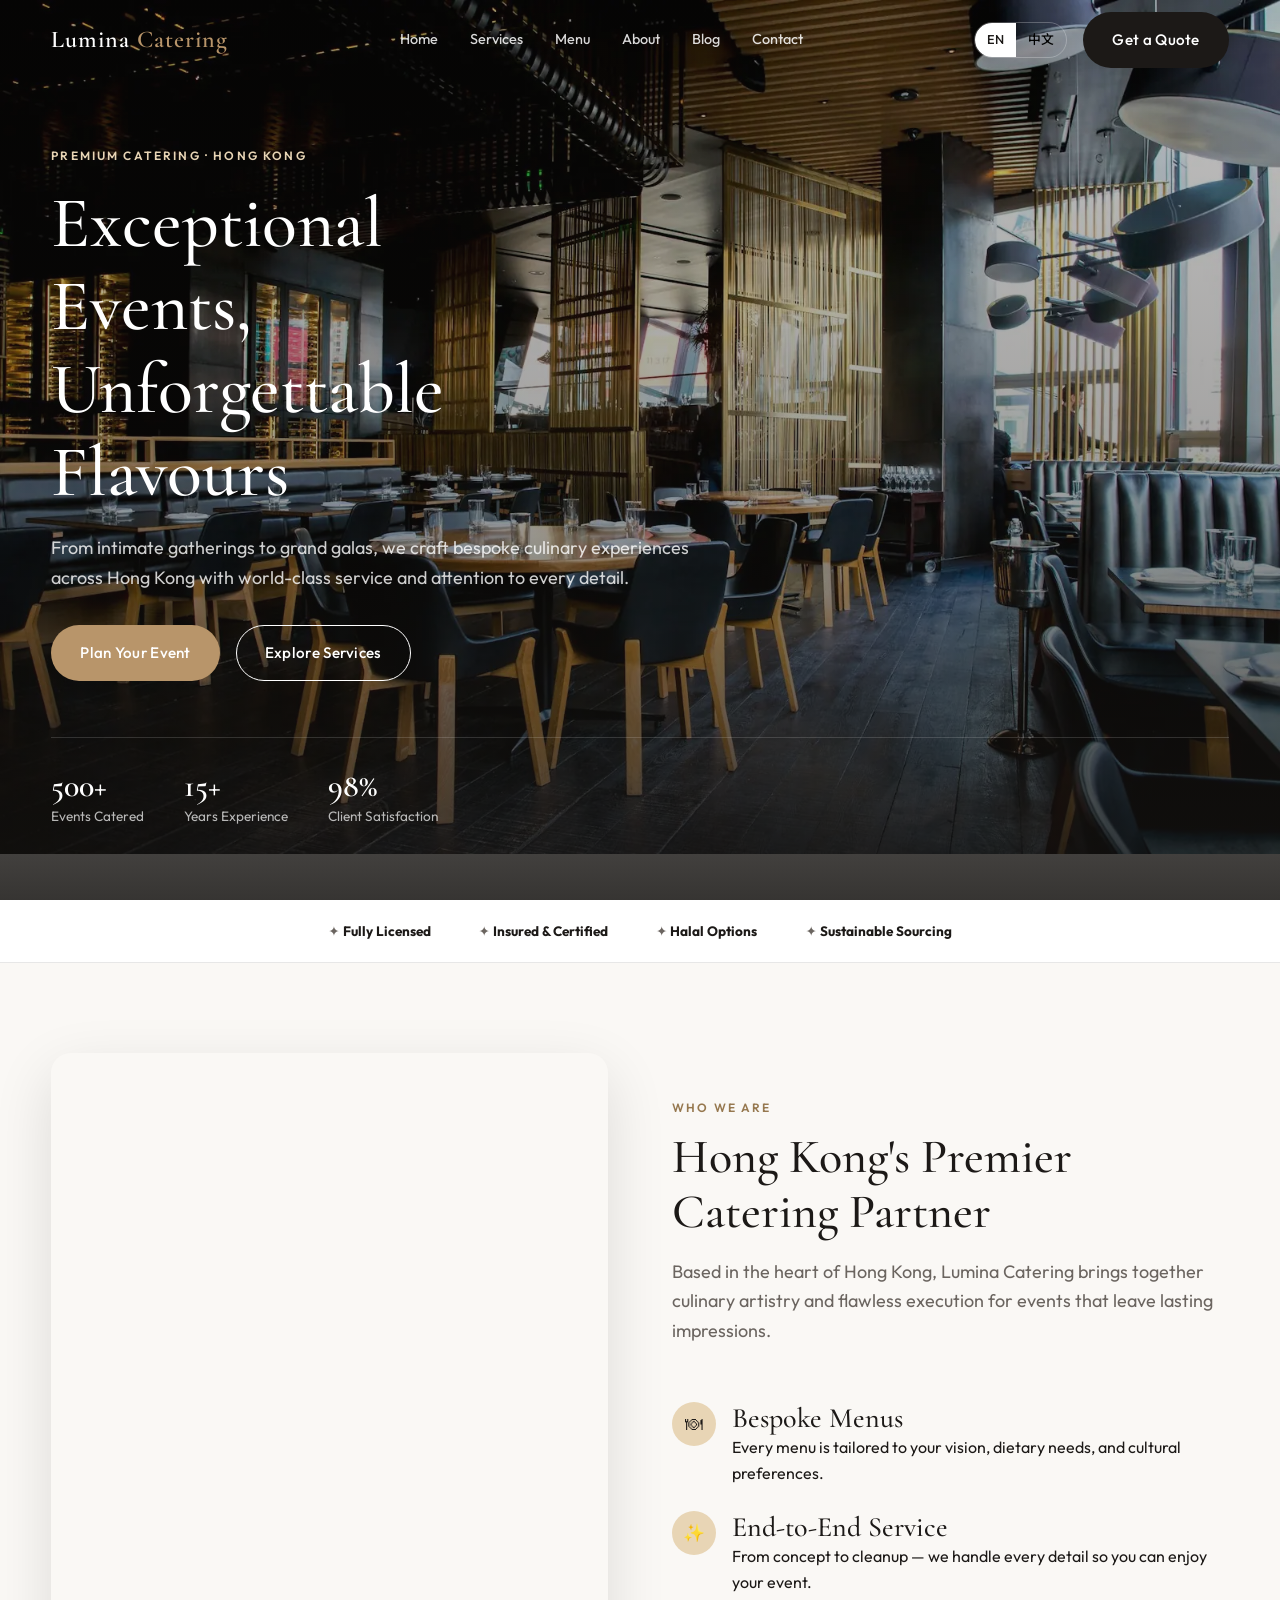
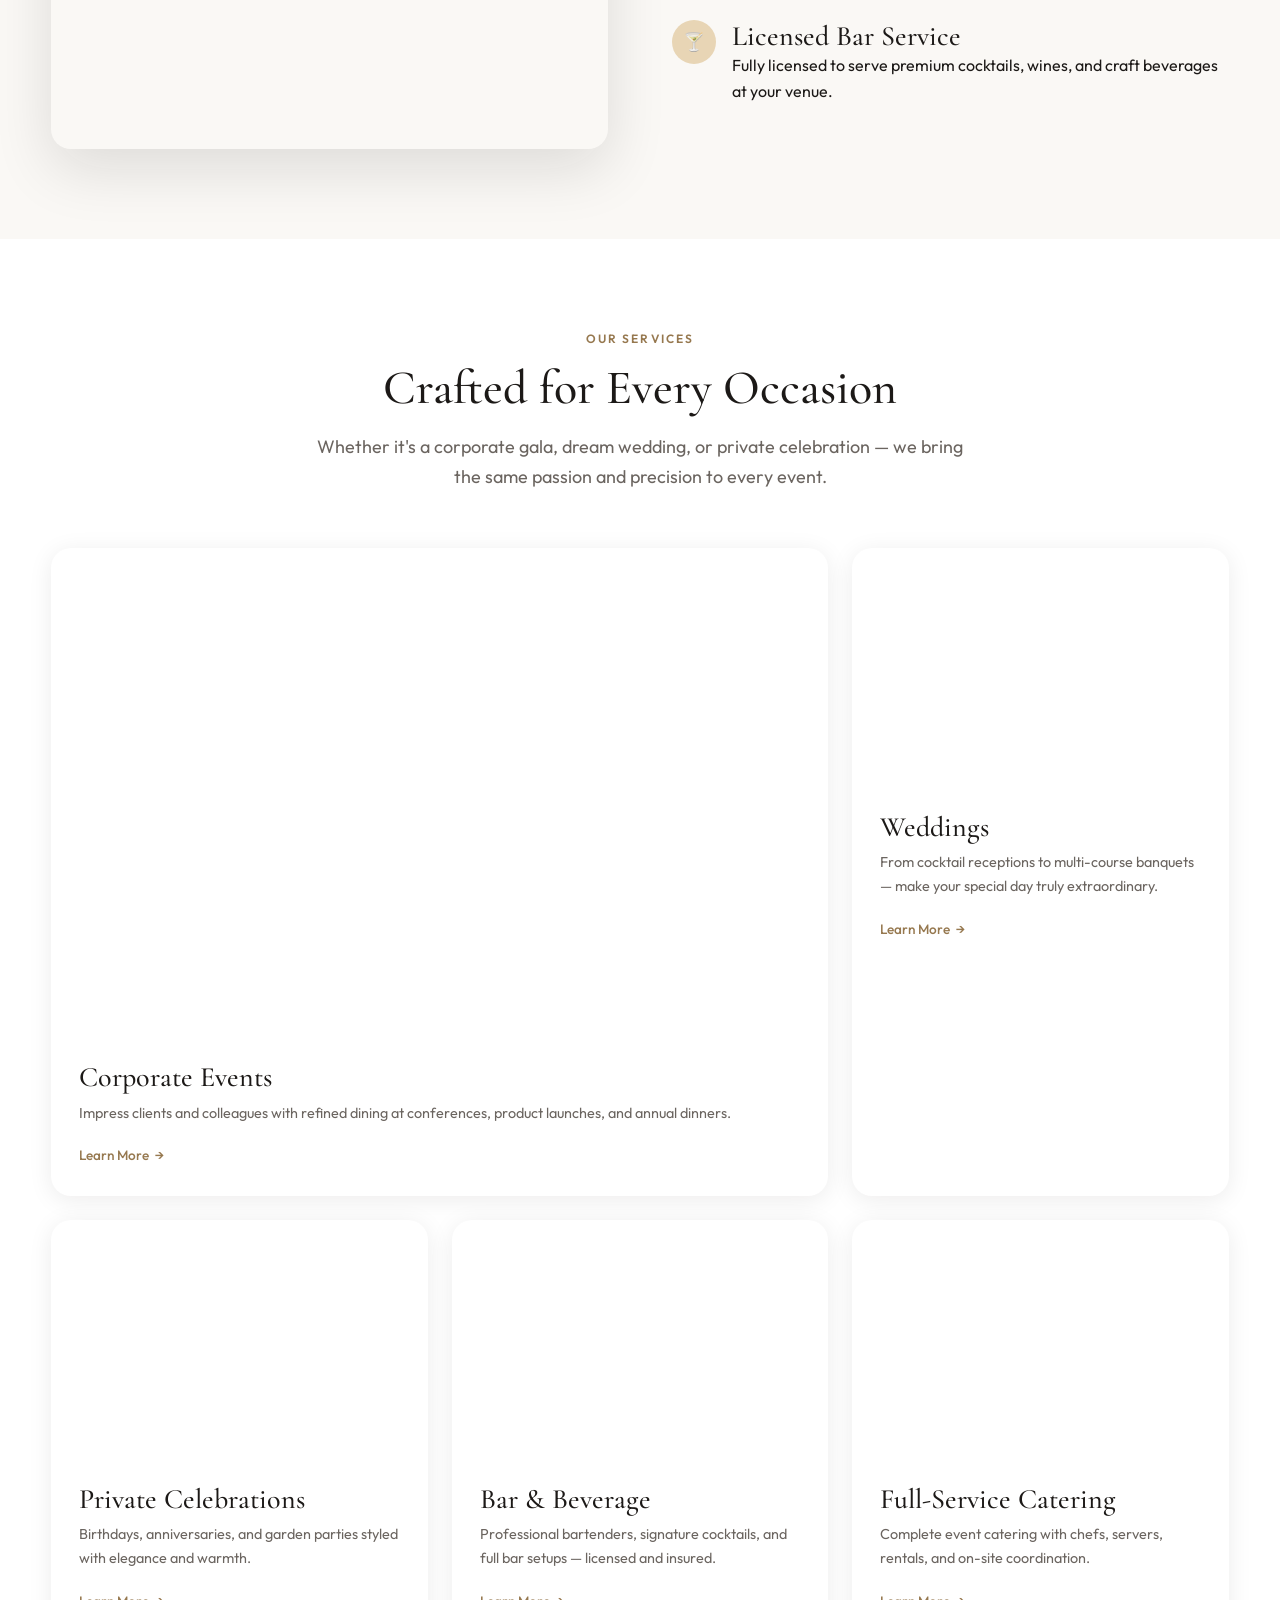
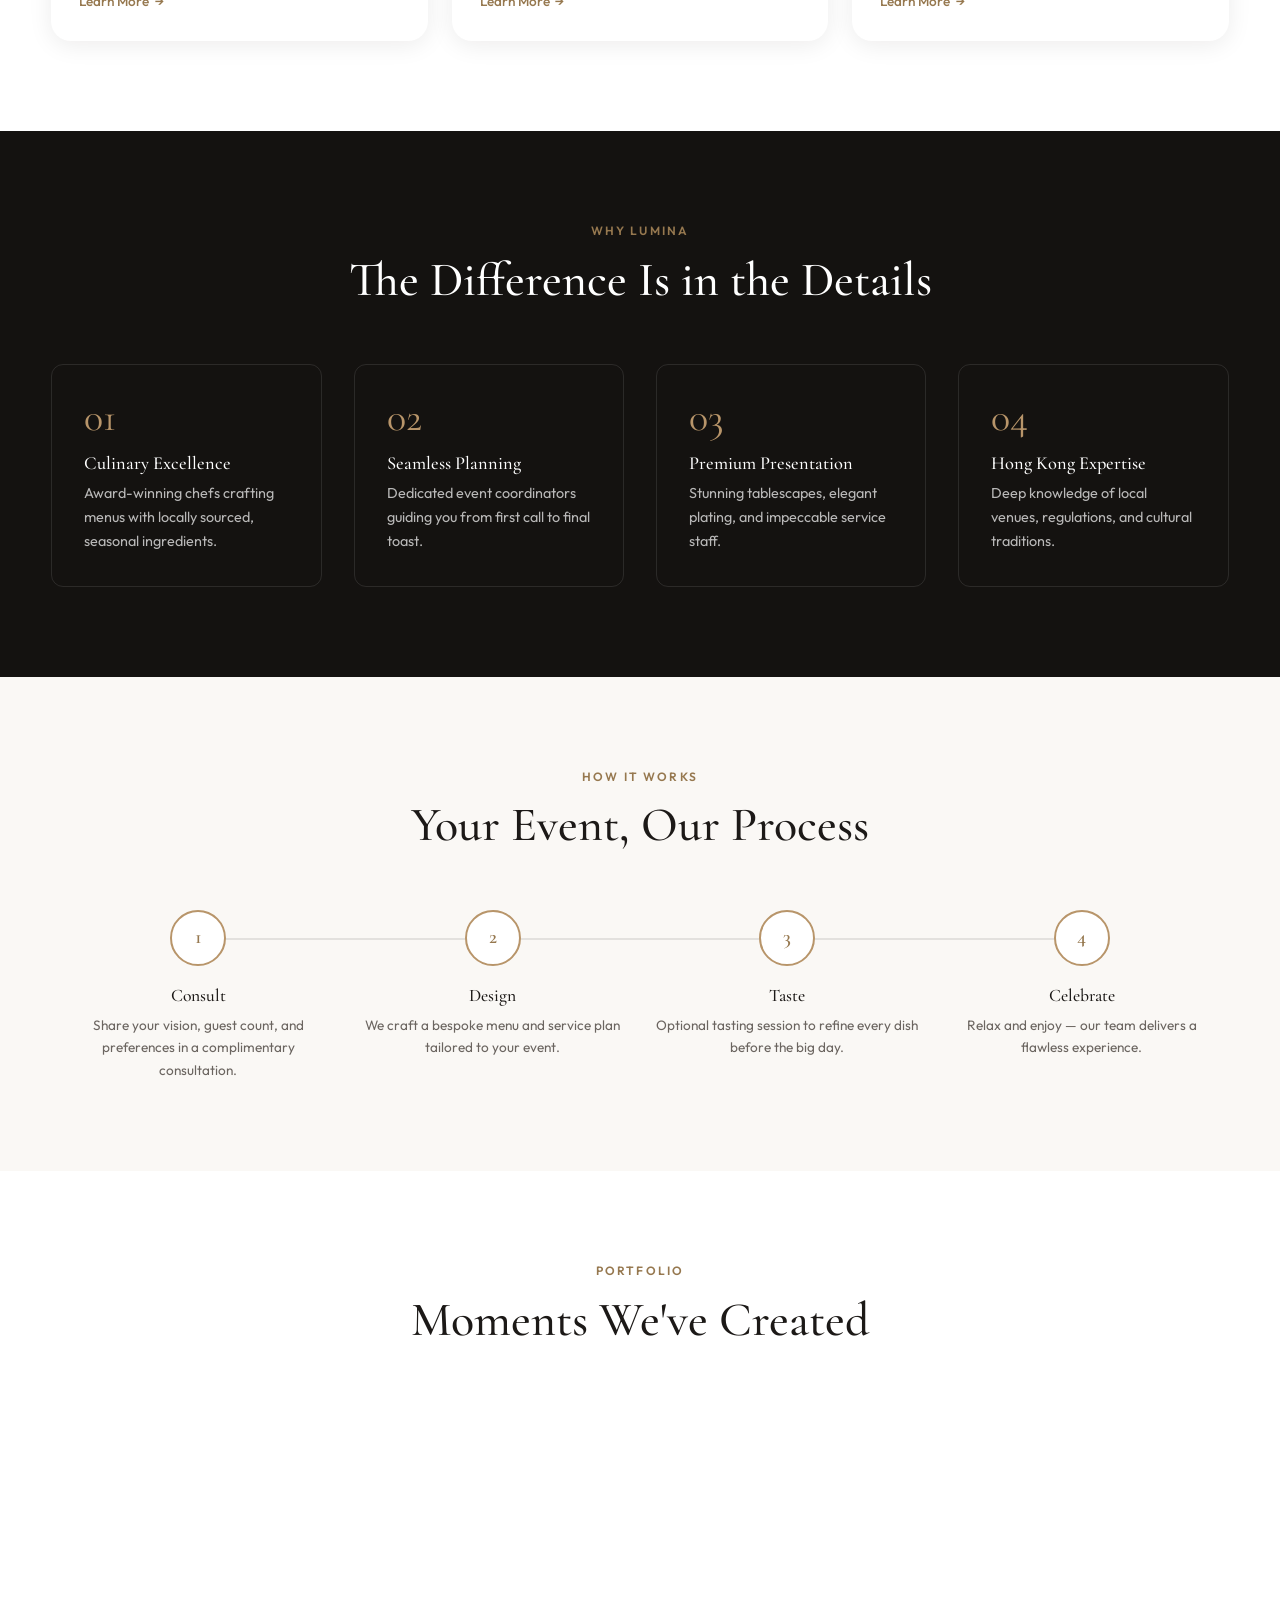
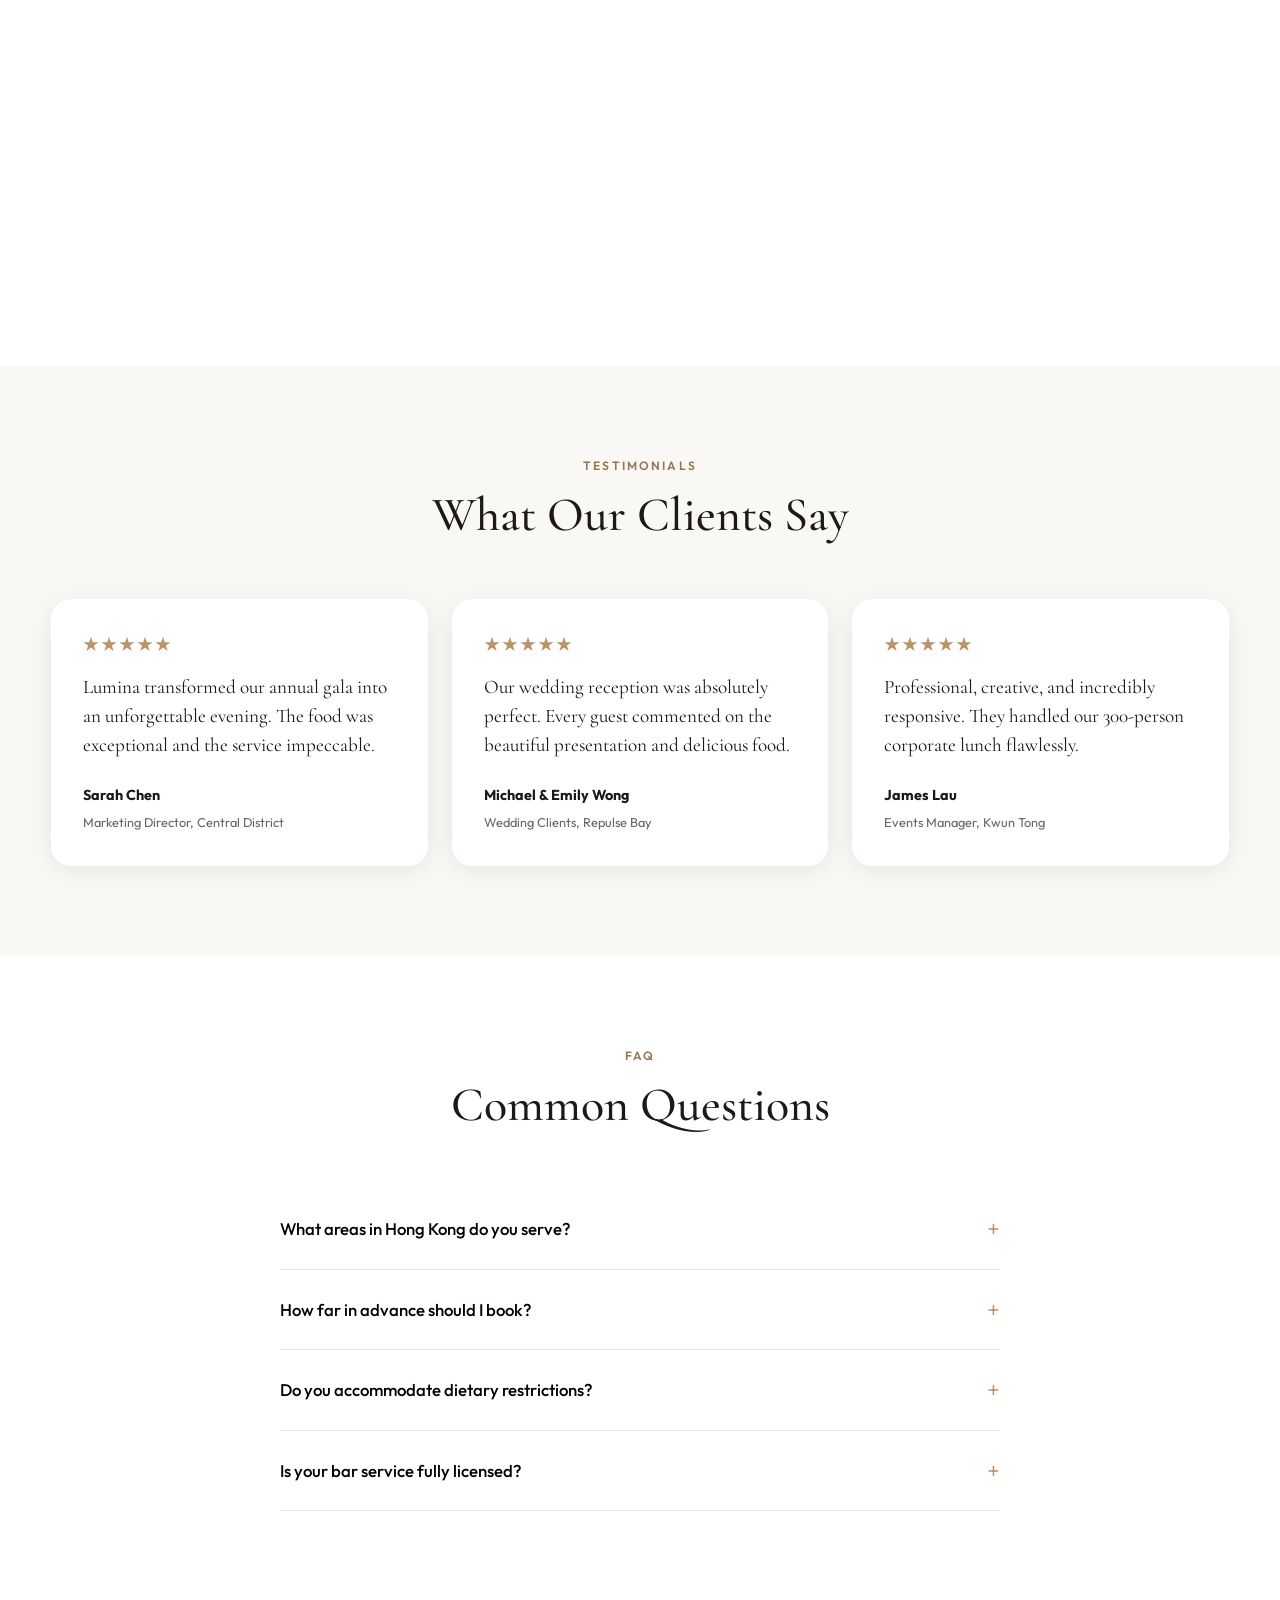
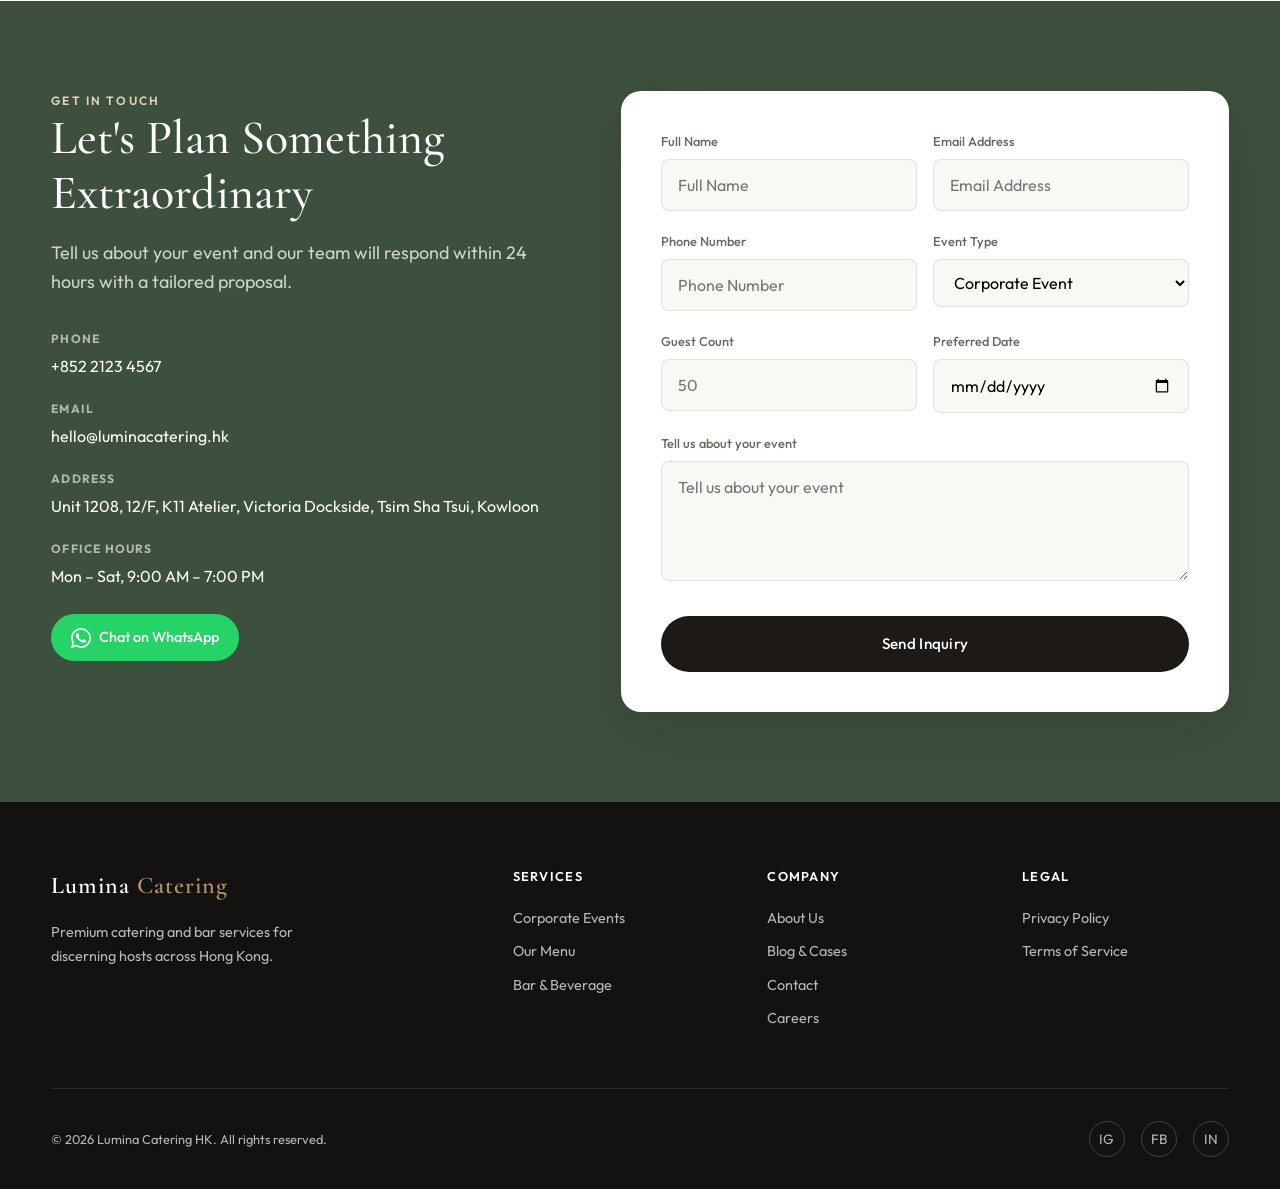
==== commit 50a880b9: "Optimize images for speed and replace AI photos with real stock - Replace AI-generated images with c" ====
--- a/catering-site/index.html
+++ b/catering-site/index.html
@@ -9,6 +9,8 @@
   <link rel="preconnect" href="https://fonts.gstatic.com" crossorigin>
   <link href="https://fonts.googleapis.com/css2?family=Cormorant+Garamond:ital,wght@0,400;0,500;0,600;1,400&family=Noto+Sans+TC:wght@400;500;600&family=Noto+Serif+TC:wght@500;600&family=Outfit:wght@300;400;500;600&display=swap" rel="stylesheet">
   <link rel="stylesheet" href="css/style.css">
+  <link rel="preload" as="image" href="assets/images/hero.webp" type="image/webp">
+  <link rel="stylesheet" href="css/performance.css">
 </head>
 <body>
 
@@ -50,7 +52,7 @@
   <!-- Hero -->
   <section id="home" class="hero">
     <div class="hero-bg">
-      <img src="assets/images/hero-hk-food.jpg" alt="Premium catering food with Hong Kong harbour view">
+      <picture><source srcset="assets/images/hero.webp" type="image/webp"><img src="assets/images/hero.jpg" alt="Premium catering in Hong Kong" loading="eager" fetchpriority="high"></picture>
     </div>
     <div class="hero-content">
       <p class="eyebrow" data-i18n="hero.eyebrow">Premium Catering · Hong Kong</p>
@@ -92,7 +94,7 @@
     <div class="container">
       <div class="about-grid reveal">
         <div class="about-image">
-          <img src="assets/images/food-dimsum-canapes.jpg" alt="Gourmet catering food Hong Kong">
+          <picture><source srcset="assets/images/spread.webp" type="image/webp"><img src="assets/images/spread.jpg" alt="Gourmet catering spread" loading="lazy" decoding="async"></picture>
         </div>
         <div>
           <div class="section-header">
@@ -139,7 +141,7 @@
       <div class="services-grid">
         <article class="service-card featured reveal">
           <div class="service-card-image">
-            <img src="assets/images/scene-corporate-gala.jpg" alt="Corporate event catering">
+            <picture><source srcset="assets/images/corporate-event.webp" type="image/webp"><img src="assets/images/corporate-event.jpg" alt="Corporate event catering" loading="lazy" decoding="async"></picture>
           </div>
           <div class="service-card-body">
             <h3 data-i18n="services.corporate.title">Corporate Events</h3>
@@ -149,7 +151,7 @@
         </article>
         <article class="service-card reveal">
           <div class="service-card-image">
-            <img src="assets/images/food-wedding-banquet.jpg" alt="Wedding catering">
+            <picture><source srcset="assets/images/wedding.webp" type="image/webp"><img src="assets/images/wedding.jpg" alt="Wedding reception catering" loading="lazy" decoding="async"></picture>
           </div>
           <div class="service-card-body">
             <h3 data-i18n="services.wedding.title">Weddings</h3>
@@ -159,7 +161,7 @@
         </article>
         <article class="service-card reveal">
           <div class="service-card-image">
-            <img src="assets/images/scene-garden-party.jpg" alt="Private celebration catering">
+            <picture><source srcset="assets/images/garden-party.webp" type="image/webp"><img src="assets/images/garden-party.jpg" alt="Garden party catering" loading="lazy" decoding="async"></picture>
           </div>
           <div class="service-card-body">
             <h3 data-i18n="services.private.title">Private Celebrations</h3>
@@ -169,7 +171,7 @@
         </article>
         <article class="service-card reveal">
           <div class="service-card-image">
-            <img src="assets/images/food-cocktail-canapes.jpg" alt="Bar and beverage service">
+            <picture><source srcset="assets/images/cocktails.webp" type="image/webp"><img src="assets/images/cocktails.jpg" alt="Cocktail and canapé service" loading="lazy" decoding="async"></picture>
           </div>
           <div class="service-card-body">
             <h3 data-i18n="services.bar.title">Bar & Beverage</h3>
@@ -179,7 +181,7 @@
         </article>
         <article class="service-card reveal">
           <div class="service-card-image">
-            <img src="assets/images/food-corporate-buffet.jpg" alt="Full service catering">
+            <picture><source srcset="assets/images/buffet.webp" type="image/webp"><img src="assets/images/buffet.jpg" alt="Full-service buffet catering" loading="lazy" decoding="async"></picture>
           </div>
           <div class="service-card-body">
             <h3 data-i18n="services.full.title">Full-Service Catering</h3>
@@ -263,11 +265,11 @@
         <h2 data-i18n="gallery.title">Moments We've Created</h2>
       </div>
       <div class="gallery-grid reveal">
-        <div class="gallery-item"><img src="assets/images/food-wedding-banquet.jpg" alt="Wedding banquet dishes"></div>
-        <div class="gallery-item"><img src="assets/images/food-dimsum-canapes.jpg" alt="Dim sum canapés"></div>
-        <div class="gallery-item"><img src="assets/images/food-seafood.jpg" alt="Fresh seafood"></div>
-        <div class="gallery-item"><img src="assets/images/scene-rooftop-wedding.jpg" alt="Rooftop wedding"></div>
-        <div class="gallery-item"><img src="assets/images/food-desserts.jpg" alt="Dessert selection"></div>
+        <div class="gallery-item"><picture><source srcset="assets/images/wedding.webp" type="image/webp"><img src="assets/images/wedding.jpg" alt="Wedding reception catering" loading="lazy" decoding="async"></picture></div>
+        <div class="gallery-item"><picture><source srcset="assets/images/spread.webp" type="image/webp"><img src="assets/images/spread.jpg" alt="Gourmet catering spread" loading="lazy" decoding="async"></picture></div>
+        <div class="gallery-item"><picture><source srcset="assets/images/seafood.webp" type="image/webp"><img src="assets/images/seafood.jpg" alt="Fresh seafood dish" loading="lazy" decoding="async"></picture></div>
+        <div class="gallery-item"><picture><source srcset="assets/images/rooftop-event.webp" type="image/webp"><img src="assets/images/rooftop-event.jpg" alt="Rooftop event catering" loading="lazy" decoding="async"></picture></div>
+        <div class="gallery-item"><picture><source srcset="assets/images/desserts.webp" type="image/webp"><img src="assets/images/desserts.jpg" alt="Dessert selection" loading="lazy" decoding="async"></picture></div>
       </div>
     </div>
   </section>
--- a/catering-site/css/performance.css
+++ b/catering-site/css/performance.css
@@ -0,0 +1,34 @@
+/* Performance — image loading */
+img {
+  content-visibility: auto;
+}
+
+picture {
+  display: block;
+}
+
+picture img {
+  width: 100%;
+  height: auto;
+}
+
+/* Prevent layout shift */
+.hero-bg picture img,
+.page-hero-bg picture img {
+  width: 100%;
+  height: 100%;
+  object-fit: cover;
+}
+
+.service-card-image picture img,
+.menu-item-image picture img,
+.blog-card-image picture img,
+.gallery-item picture img,
+.food-showcase-item picture img,
+.team-card-image picture img,
+.content-block-image picture img,
+.about-image picture img {
+  width: 100%;
+  height: 100%;
+  object-fit: cover;
+}
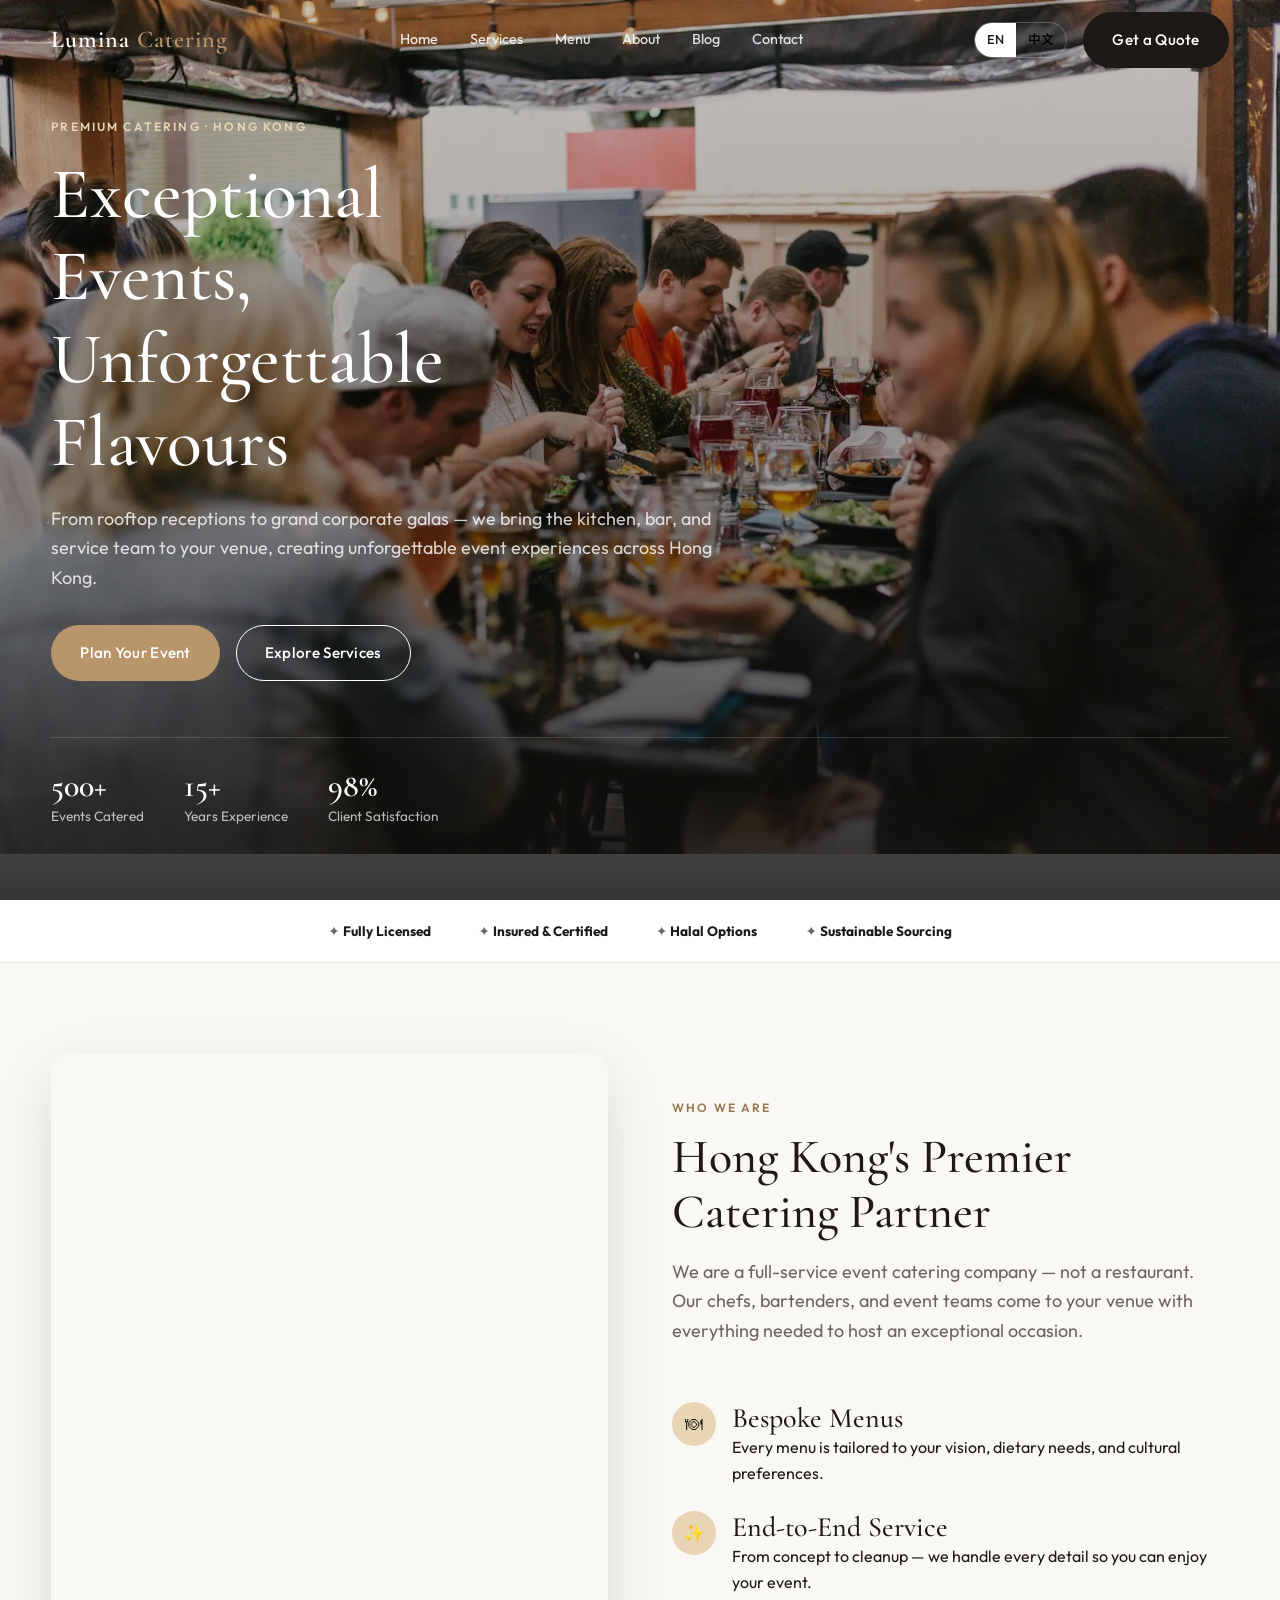
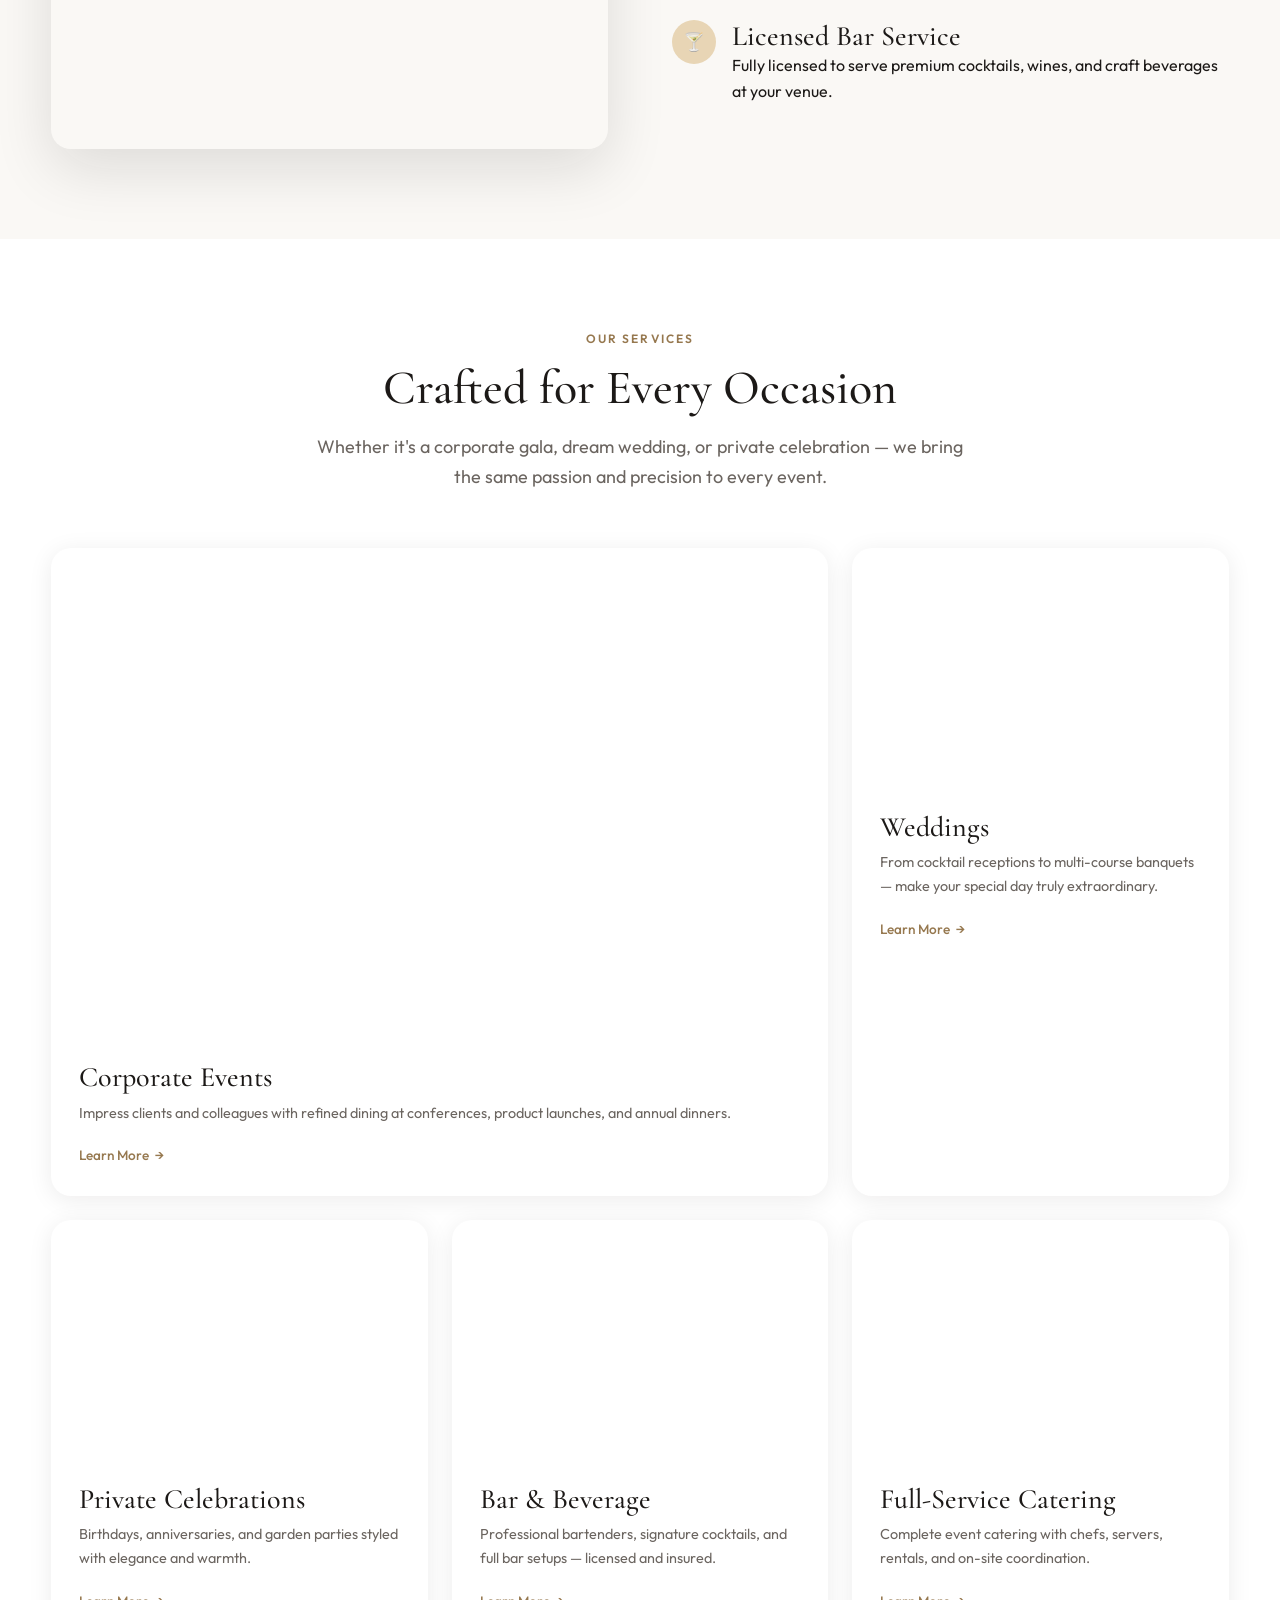
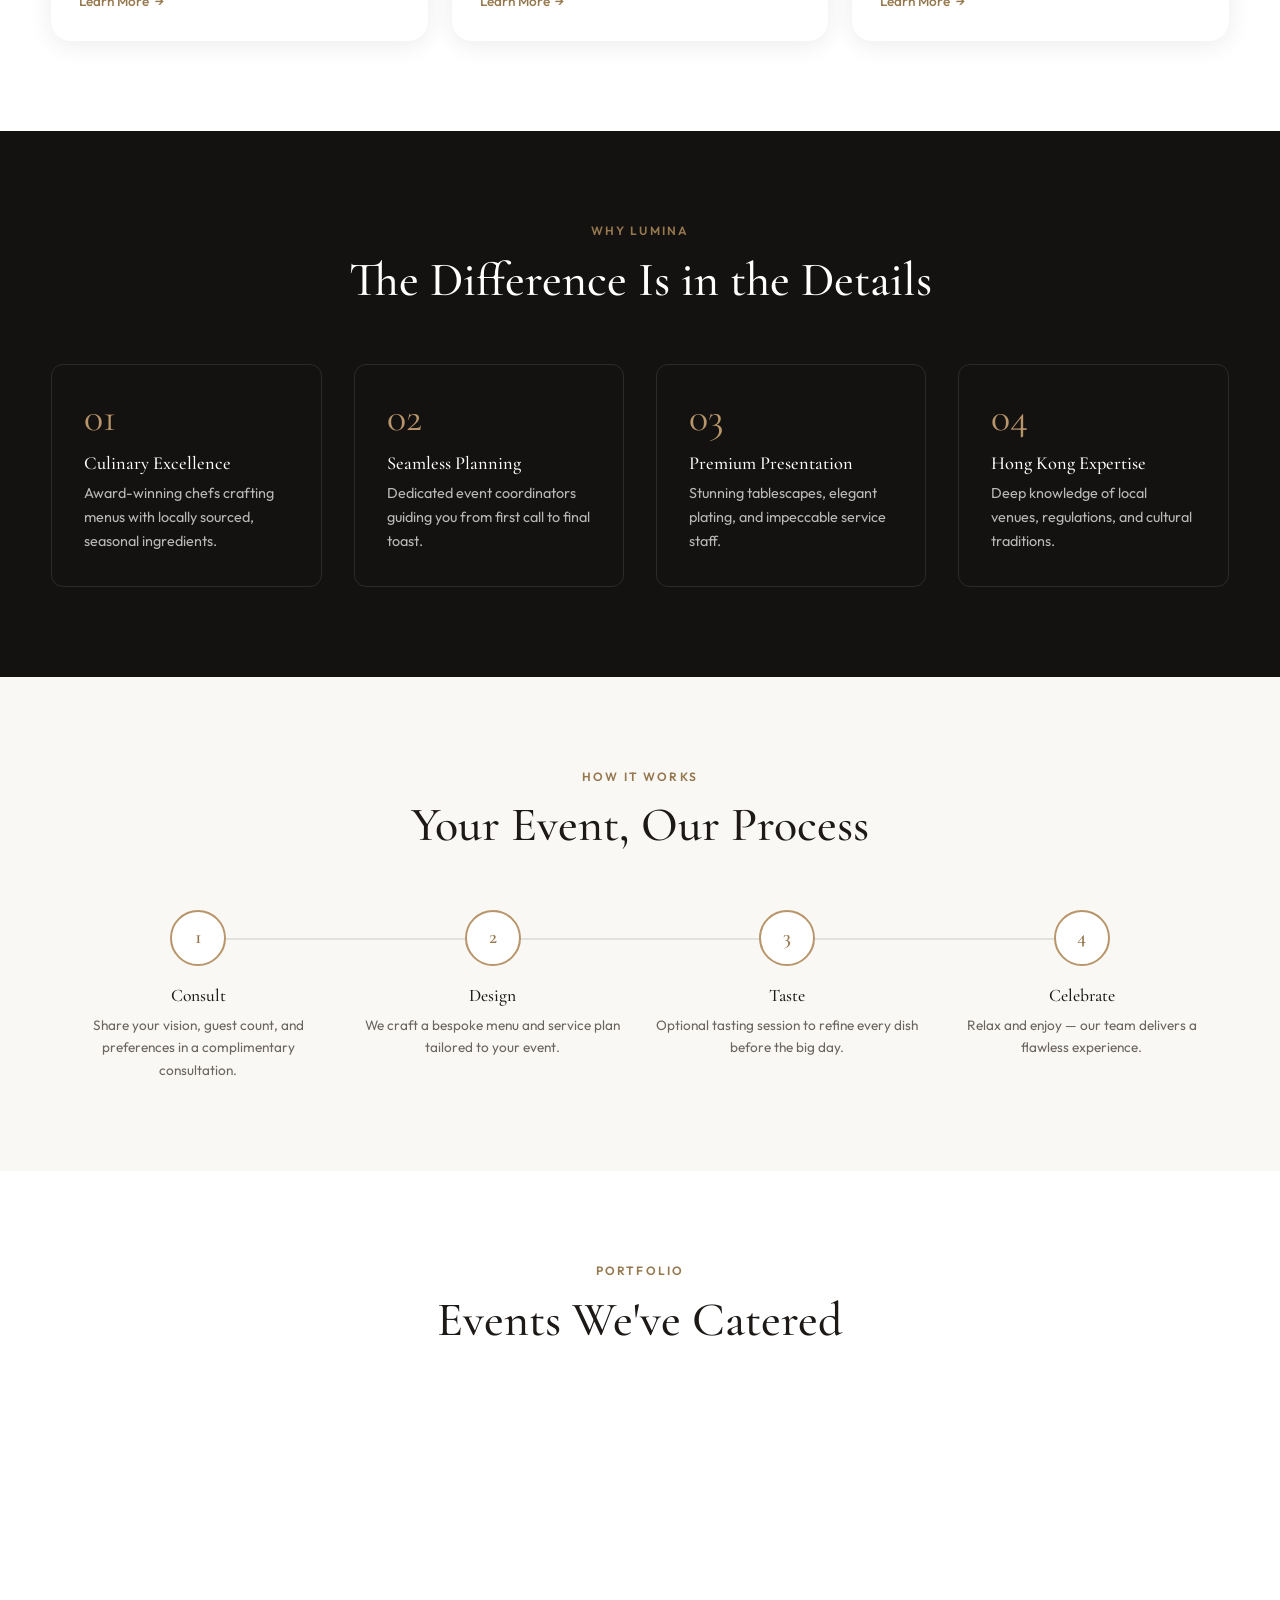
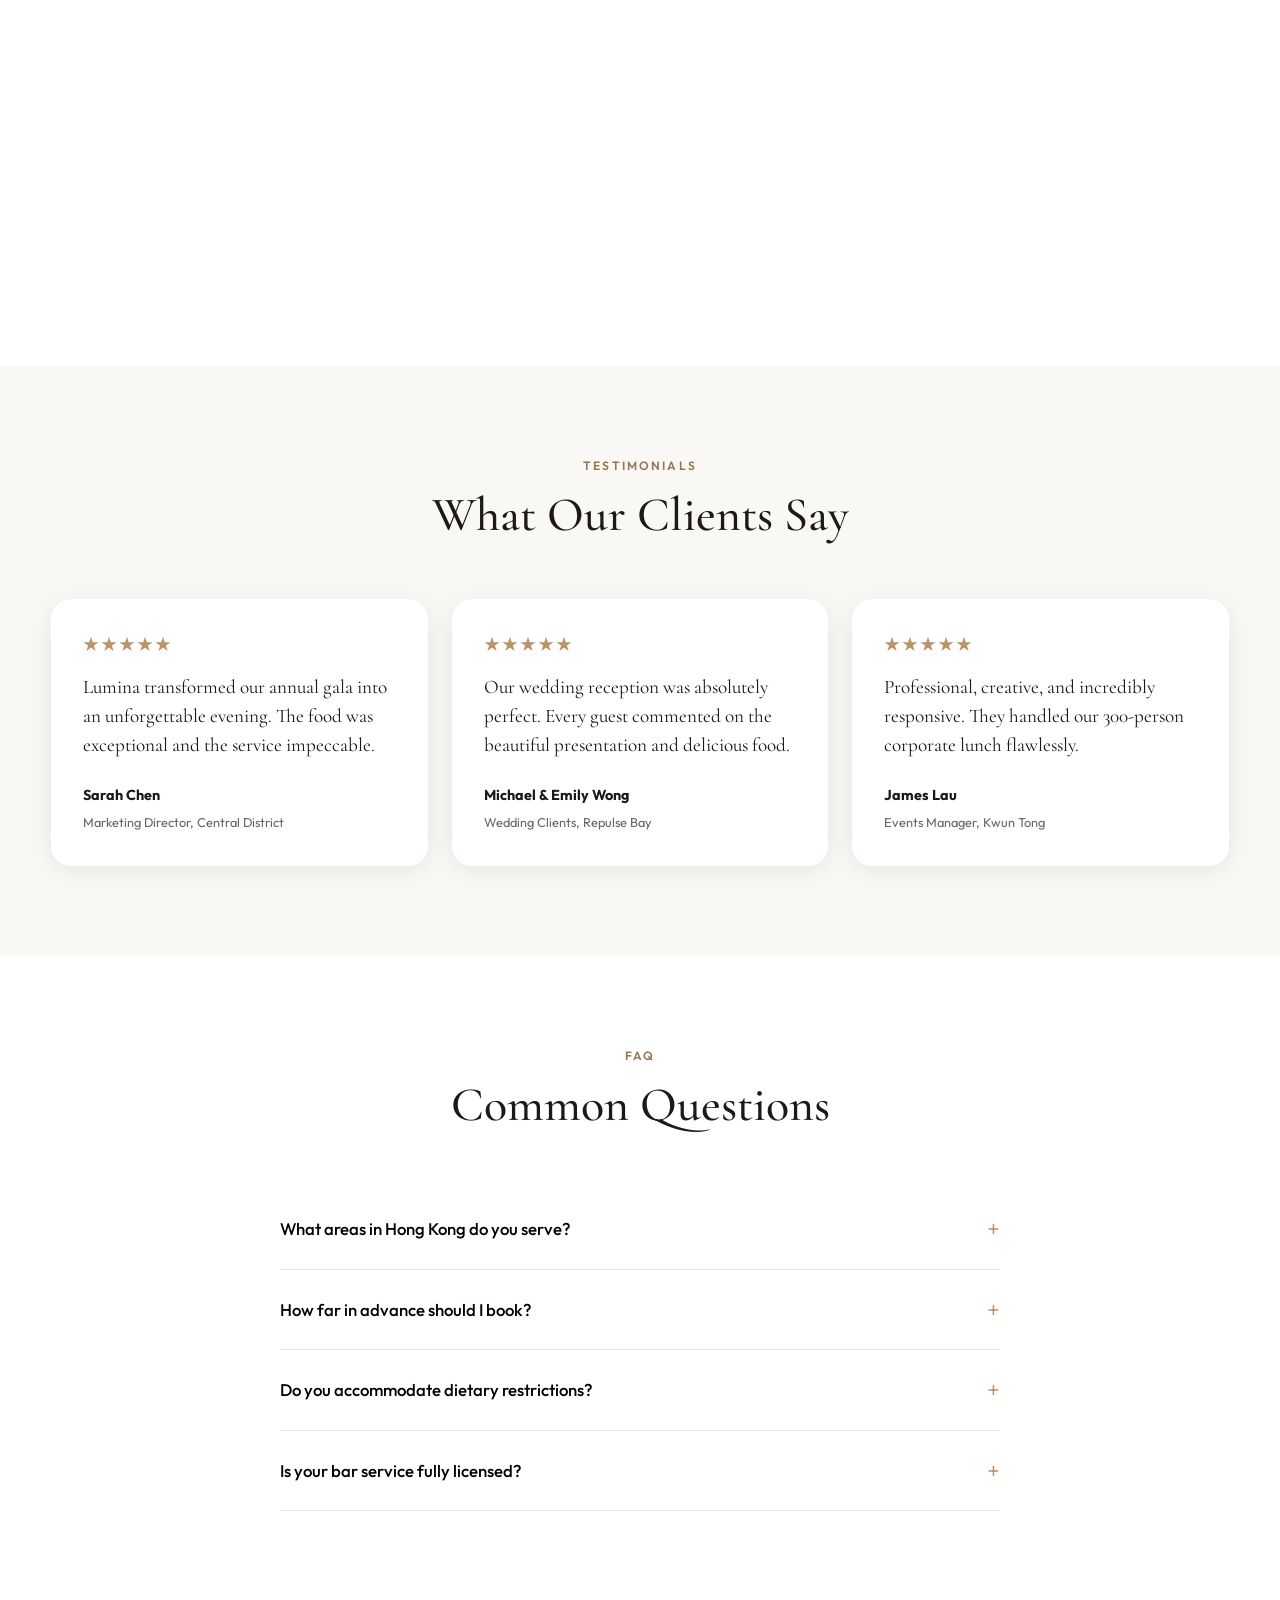
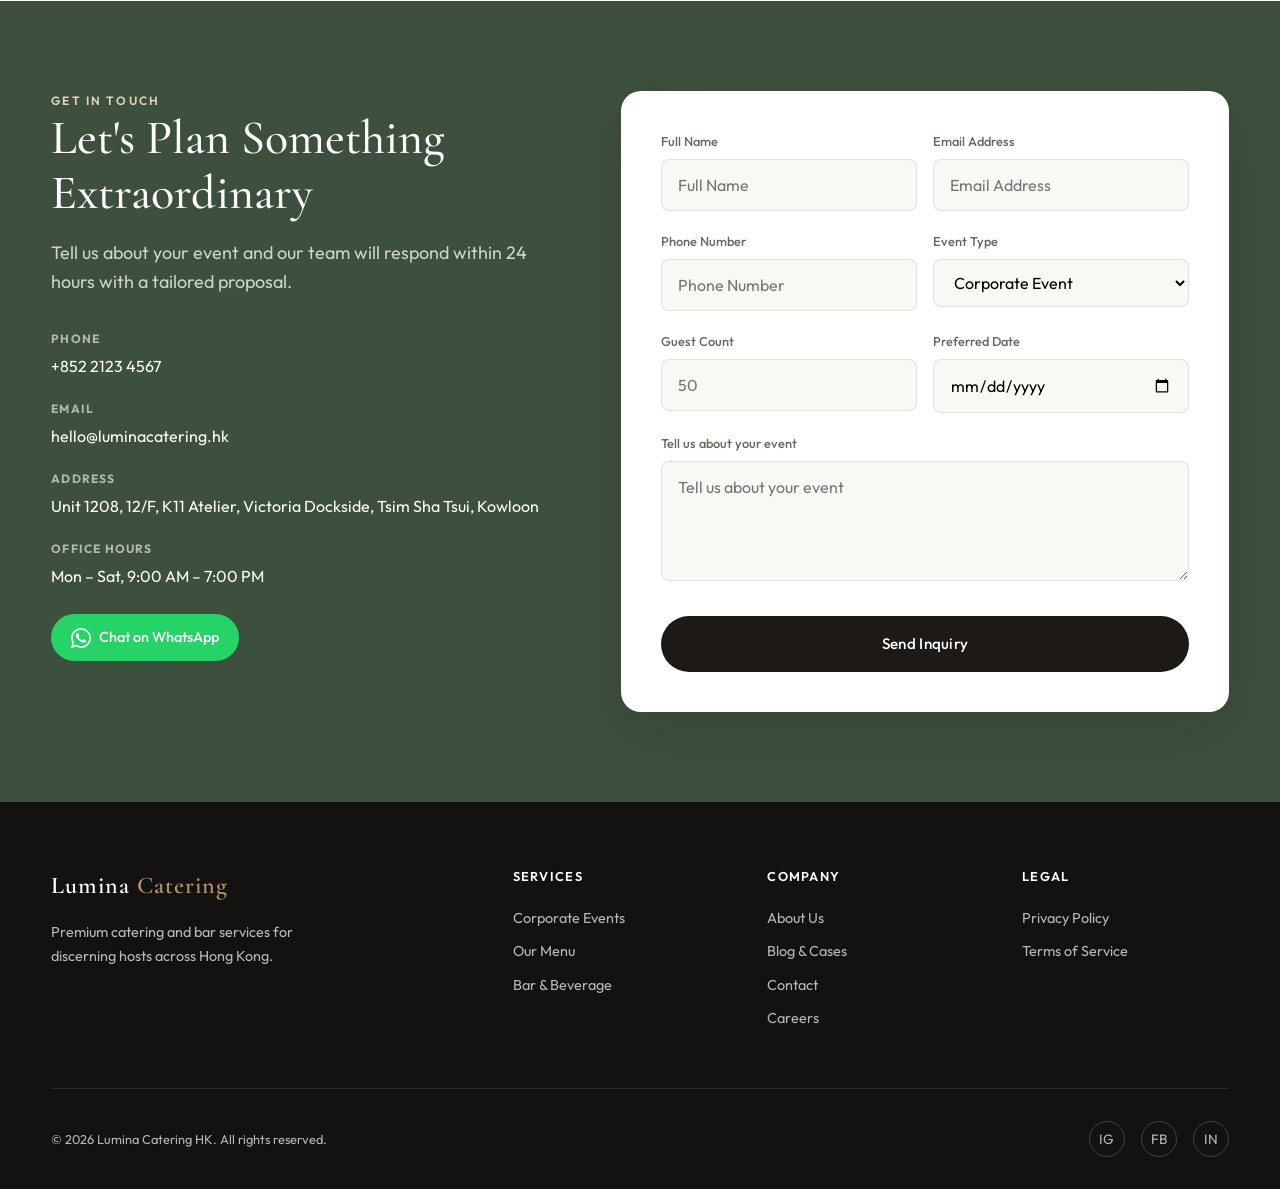
==== commit 369851be: "Shift visual identity from restaurant to event catering - Replace restaurant interior photos with ba" ====
--- a/catering-site/index.html
+++ b/catering-site/index.html
@@ -52,7 +52,7 @@
   <!-- Hero -->
   <section id="home" class="hero">
     <div class="hero-bg">
-      <picture><source srcset="assets/images/hero.webp" type="image/webp"><img src="assets/images/hero.jpg" alt="Premium catering in Hong Kong" loading="eager" fetchpriority="high"></picture>
+      <picture><source srcset="assets/images/hero.webp" type="image/webp"><img src="assets/images/hero.jpg" alt="Large group dining event catered by Lumina" loading="eager" fetchpriority="high"></picture>
     </div>
     <div class="hero-content">
       <p class="eyebrow" data-i18n="hero.eyebrow">Premium Catering · Hong Kong</p>
@@ -94,7 +94,7 @@
     <div class="container">
       <div class="about-grid reveal">
         <div class="about-image">
-          <picture><source srcset="assets/images/spread.webp" type="image/webp"><img src="assets/images/spread.jpg" alt="Gourmet catering spread" loading="lazy" decoding="async"></picture>
+          <picture><source srcset="assets/images/spread.webp" type="image/webp"><img src="assets/images/spread.jpg" alt="Elegant event table setup and catering" loading="lazy" decoding="async"></picture>
         </div>
         <div>
           <div class="section-header">
@@ -161,7 +161,7 @@
         </article>
         <article class="service-card reveal">
           <div class="service-card-image">
-            <picture><source srcset="assets/images/garden-party.webp" type="image/webp"><img src="assets/images/garden-party.jpg" alt="Garden party catering" loading="lazy" decoding="async"></picture>
+            <picture><source srcset="assets/images/steak.webp" type="image/webp"><img src="assets/images/steak.jpg" alt="Outdoor festival and private event catering" loading="lazy" decoding="async"></picture>
           </div>
           <div class="service-card-body">
             <h3 data-i18n="services.private.title">Private Celebrations</h3>
@@ -171,7 +171,7 @@
         </article>
         <article class="service-card reveal">
           <div class="service-card-image">
-            <picture><source srcset="assets/images/cocktails.webp" type="image/webp"><img src="assets/images/cocktails.jpg" alt="Cocktail and canapé service" loading="lazy" decoding="async"></picture>
+            <picture><source srcset="assets/images/canapes.webp" type="image/webp"><img src="assets/images/canapes.jpg" alt="Cocktail reception catering" loading="lazy" decoding="async"></picture>
           </div>
           <div class="service-card-body">
             <h3 data-i18n="services.bar.title">Bar & Beverage</h3>
@@ -265,11 +265,11 @@
         <h2 data-i18n="gallery.title">Moments We've Created</h2>
       </div>
       <div class="gallery-grid reveal">
-        <div class="gallery-item"><picture><source srcset="assets/images/wedding.webp" type="image/webp"><img src="assets/images/wedding.jpg" alt="Wedding reception catering" loading="lazy" decoding="async"></picture></div>
-        <div class="gallery-item"><picture><source srcset="assets/images/spread.webp" type="image/webp"><img src="assets/images/spread.jpg" alt="Gourmet catering spread" loading="lazy" decoding="async"></picture></div>
-        <div class="gallery-item"><picture><source srcset="assets/images/seafood.webp" type="image/webp"><img src="assets/images/seafood.jpg" alt="Fresh seafood dish" loading="lazy" decoding="async"></picture></div>
-        <div class="gallery-item"><picture><source srcset="assets/images/rooftop-event.webp" type="image/webp"><img src="assets/images/rooftop-event.jpg" alt="Rooftop event catering" loading="lazy" decoding="async"></picture></div>
-        <div class="gallery-item"><picture><source srcset="assets/images/desserts.webp" type="image/webp"><img src="assets/images/desserts.jpg" alt="Dessert selection" loading="lazy" decoding="async"></picture></div>
+        <div class="gallery-item"><picture><source srcset="assets/images/hero.webp" type="image/webp"><img src="assets/images/hero.jpg" alt="Banquet event catering" loading="lazy" decoding="async"></picture></div>
+        <div class="gallery-item"><picture><source srcset="assets/images/corporate-event.webp" type="image/webp"><img src="assets/images/corporate-event.jpg" alt="Corporate conference catering" loading="lazy" decoding="async"></picture></div>
+        <div class="gallery-item"><picture><source srcset="assets/images/canapes.webp" type="image/webp"><img src="assets/images/canapes.jpg" alt="Cocktail reception" loading="lazy" decoding="async"></picture></div>
+        <div class="gallery-item"><picture><source srcset="assets/images/rooftop-event.webp" type="image/webp"><img src="assets/images/rooftop-event.jpg" alt="Rooftop event venue" loading="lazy" decoding="async"></picture></div>
+        <div class="gallery-item"><picture><source srcset="assets/images/garden-party.webp" type="image/webp"><img src="assets/images/garden-party.jpg" alt="Garden party catering" loading="lazy" decoding="async"></picture></div>
       </div>
     </div>
   </section>
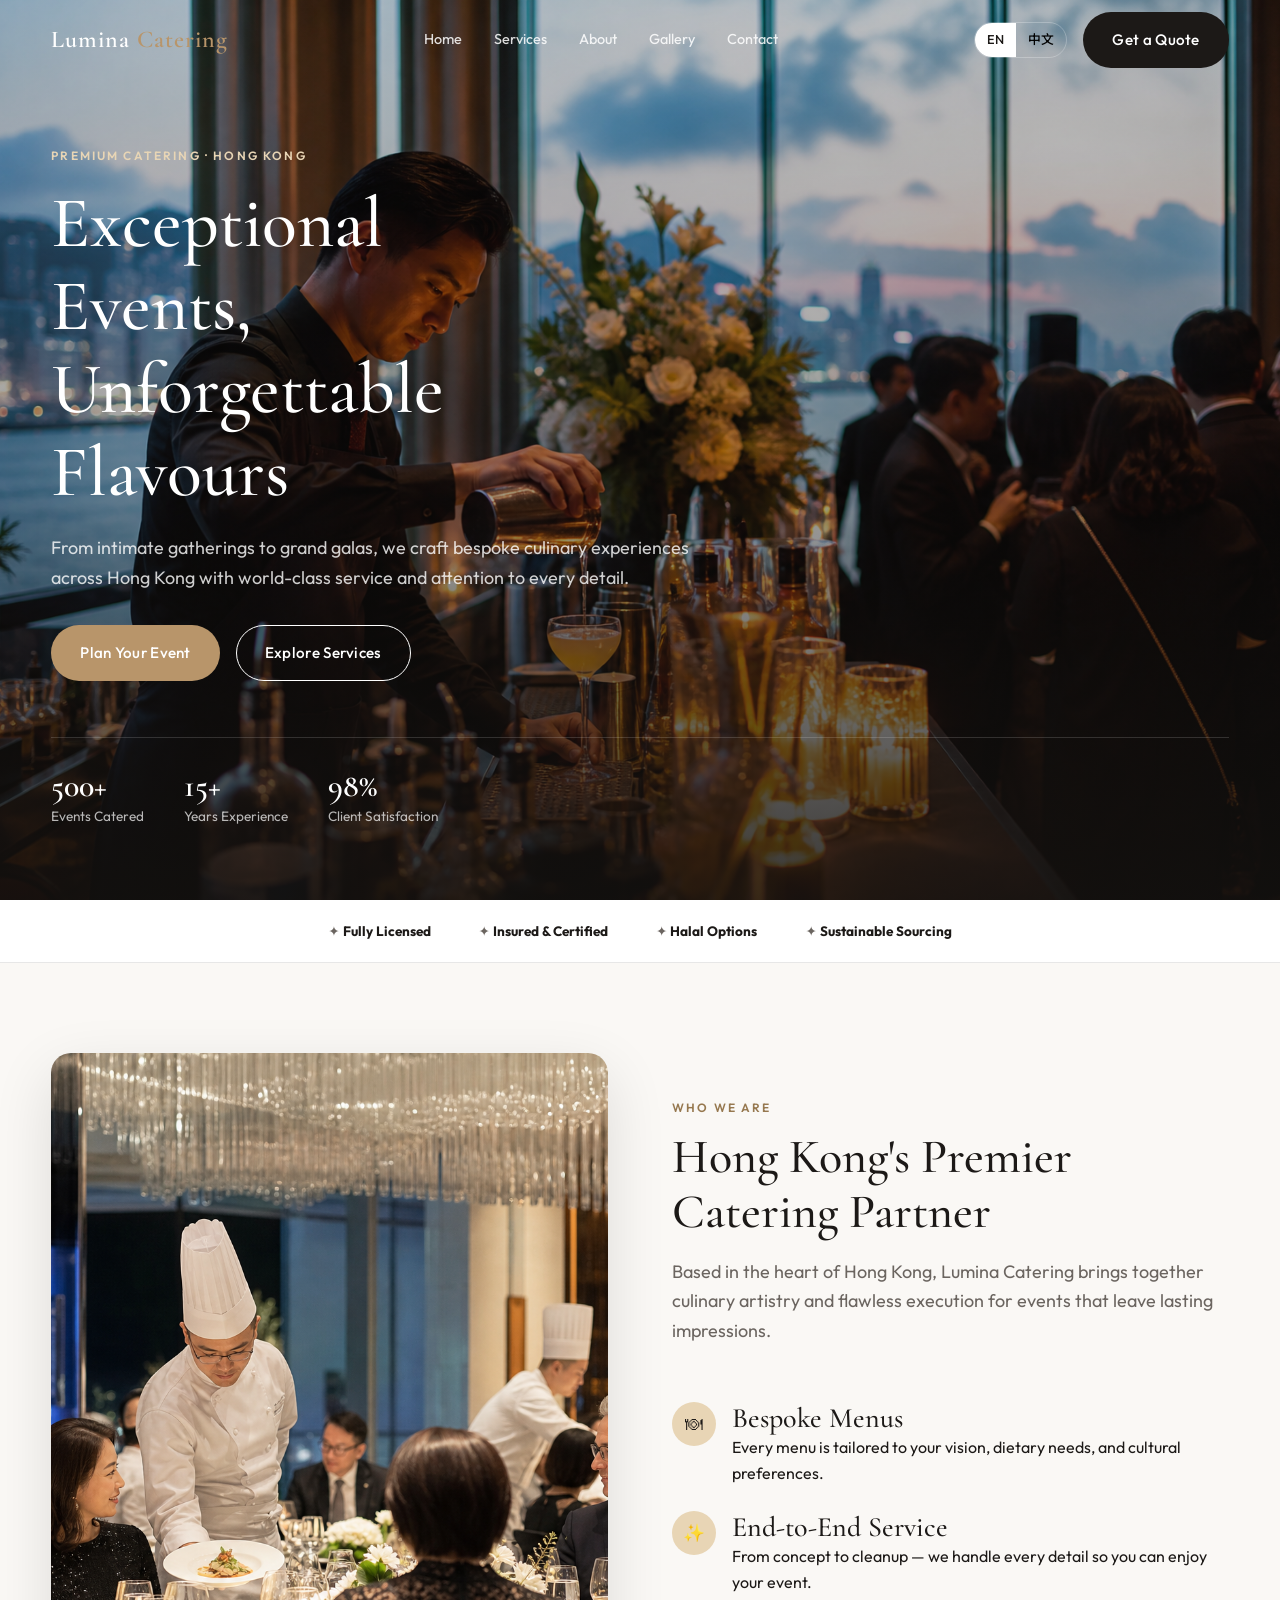
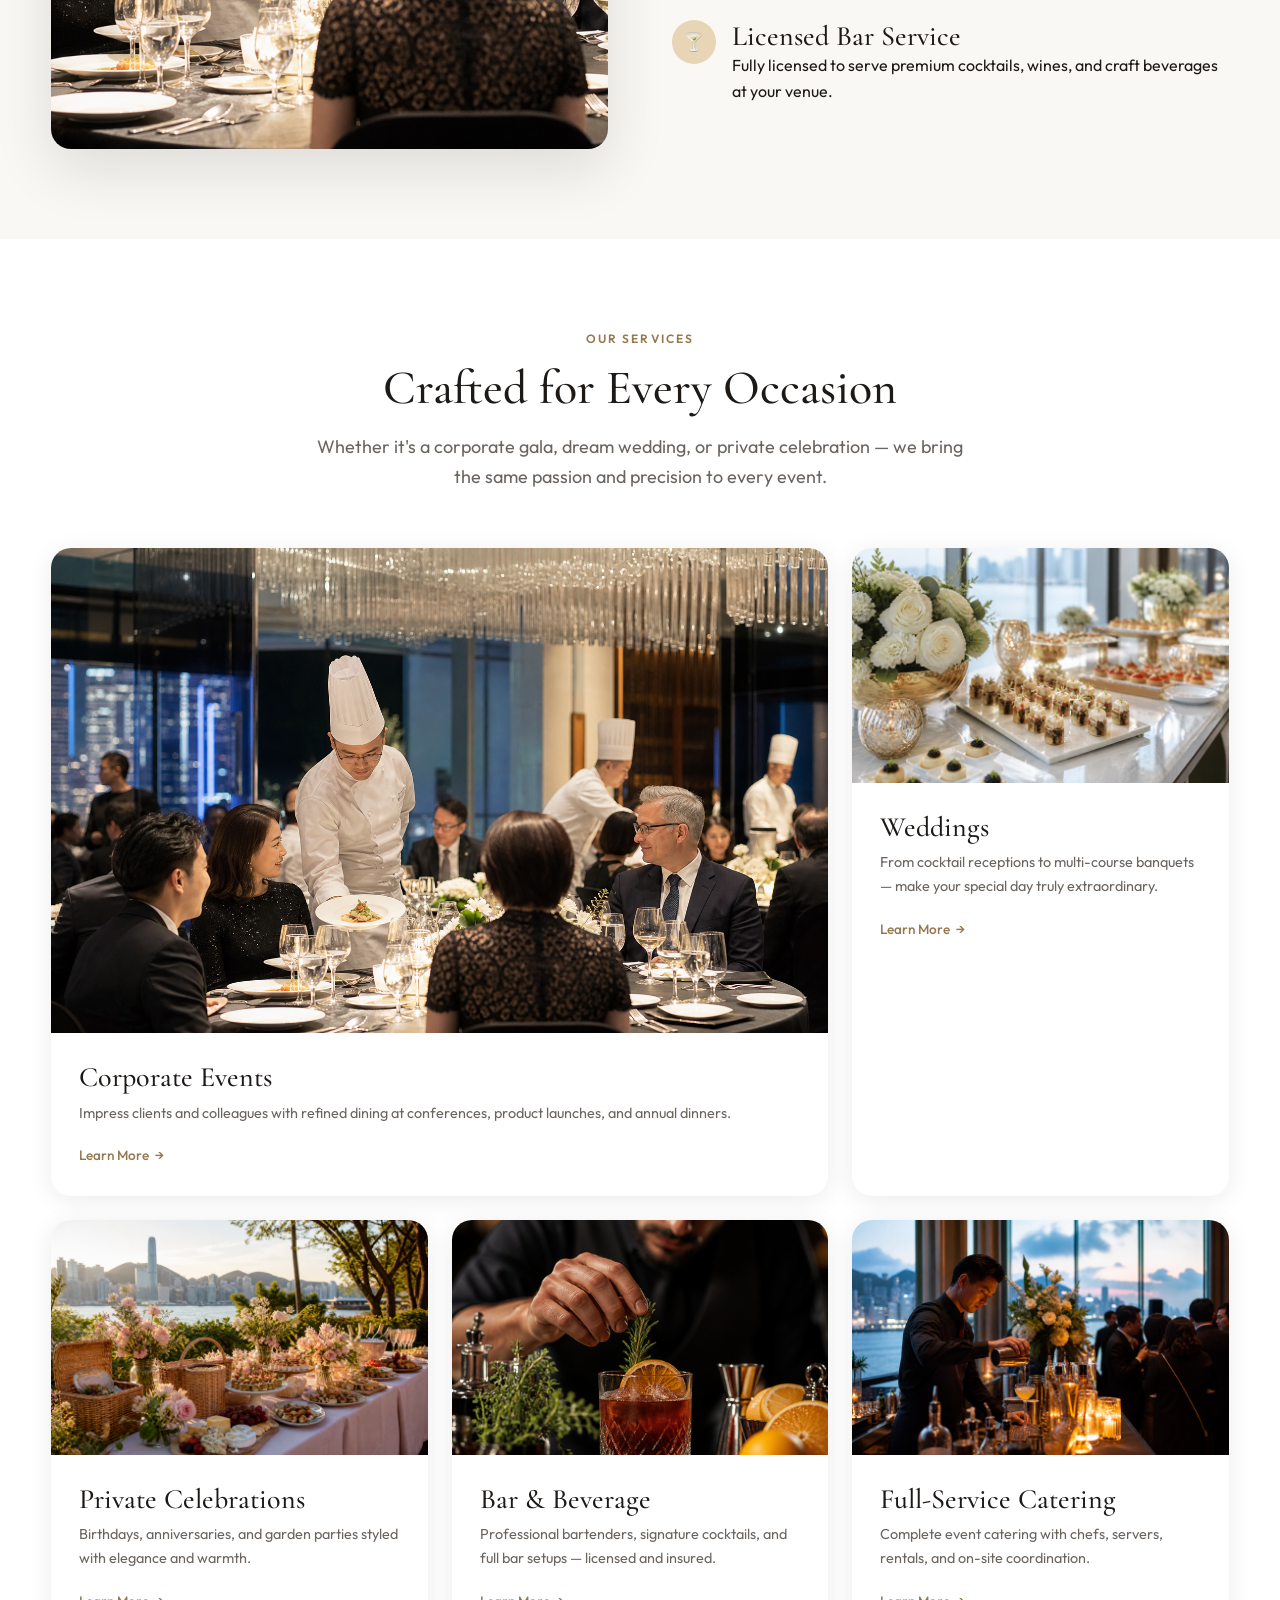
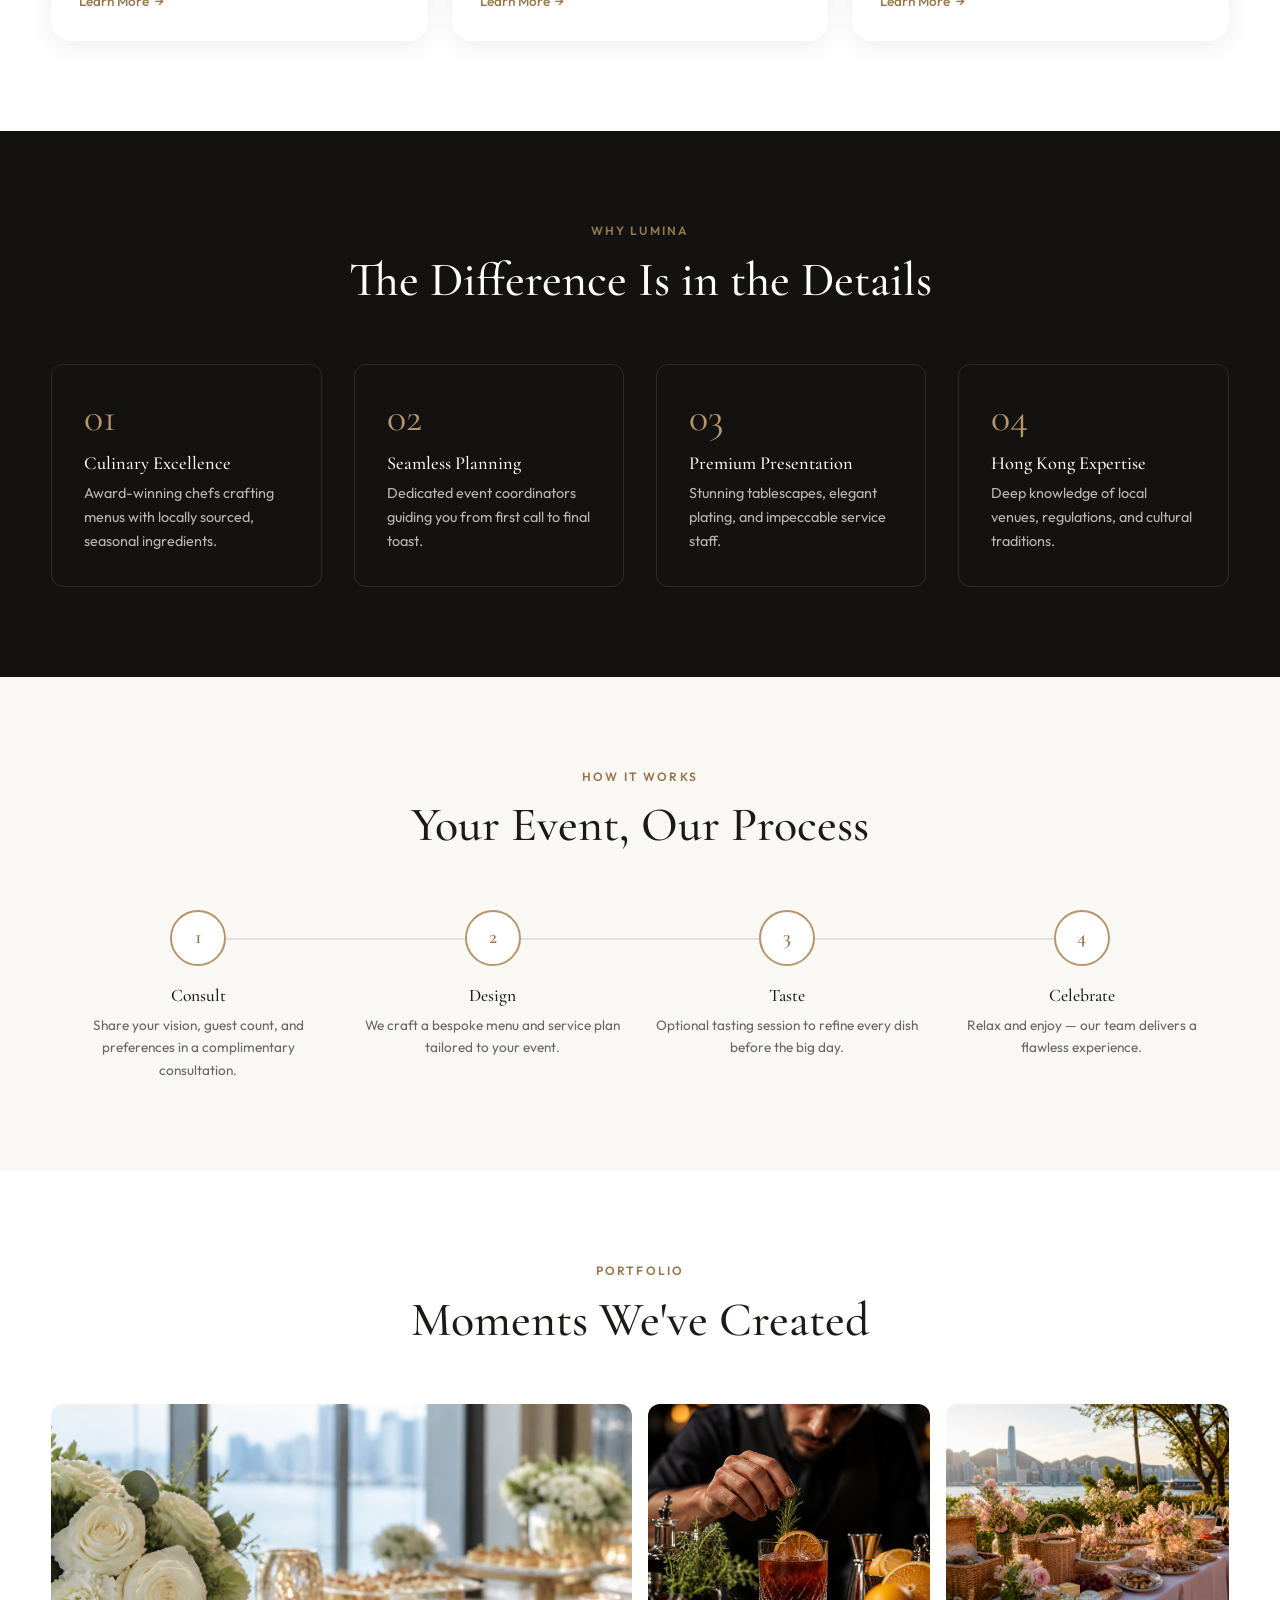
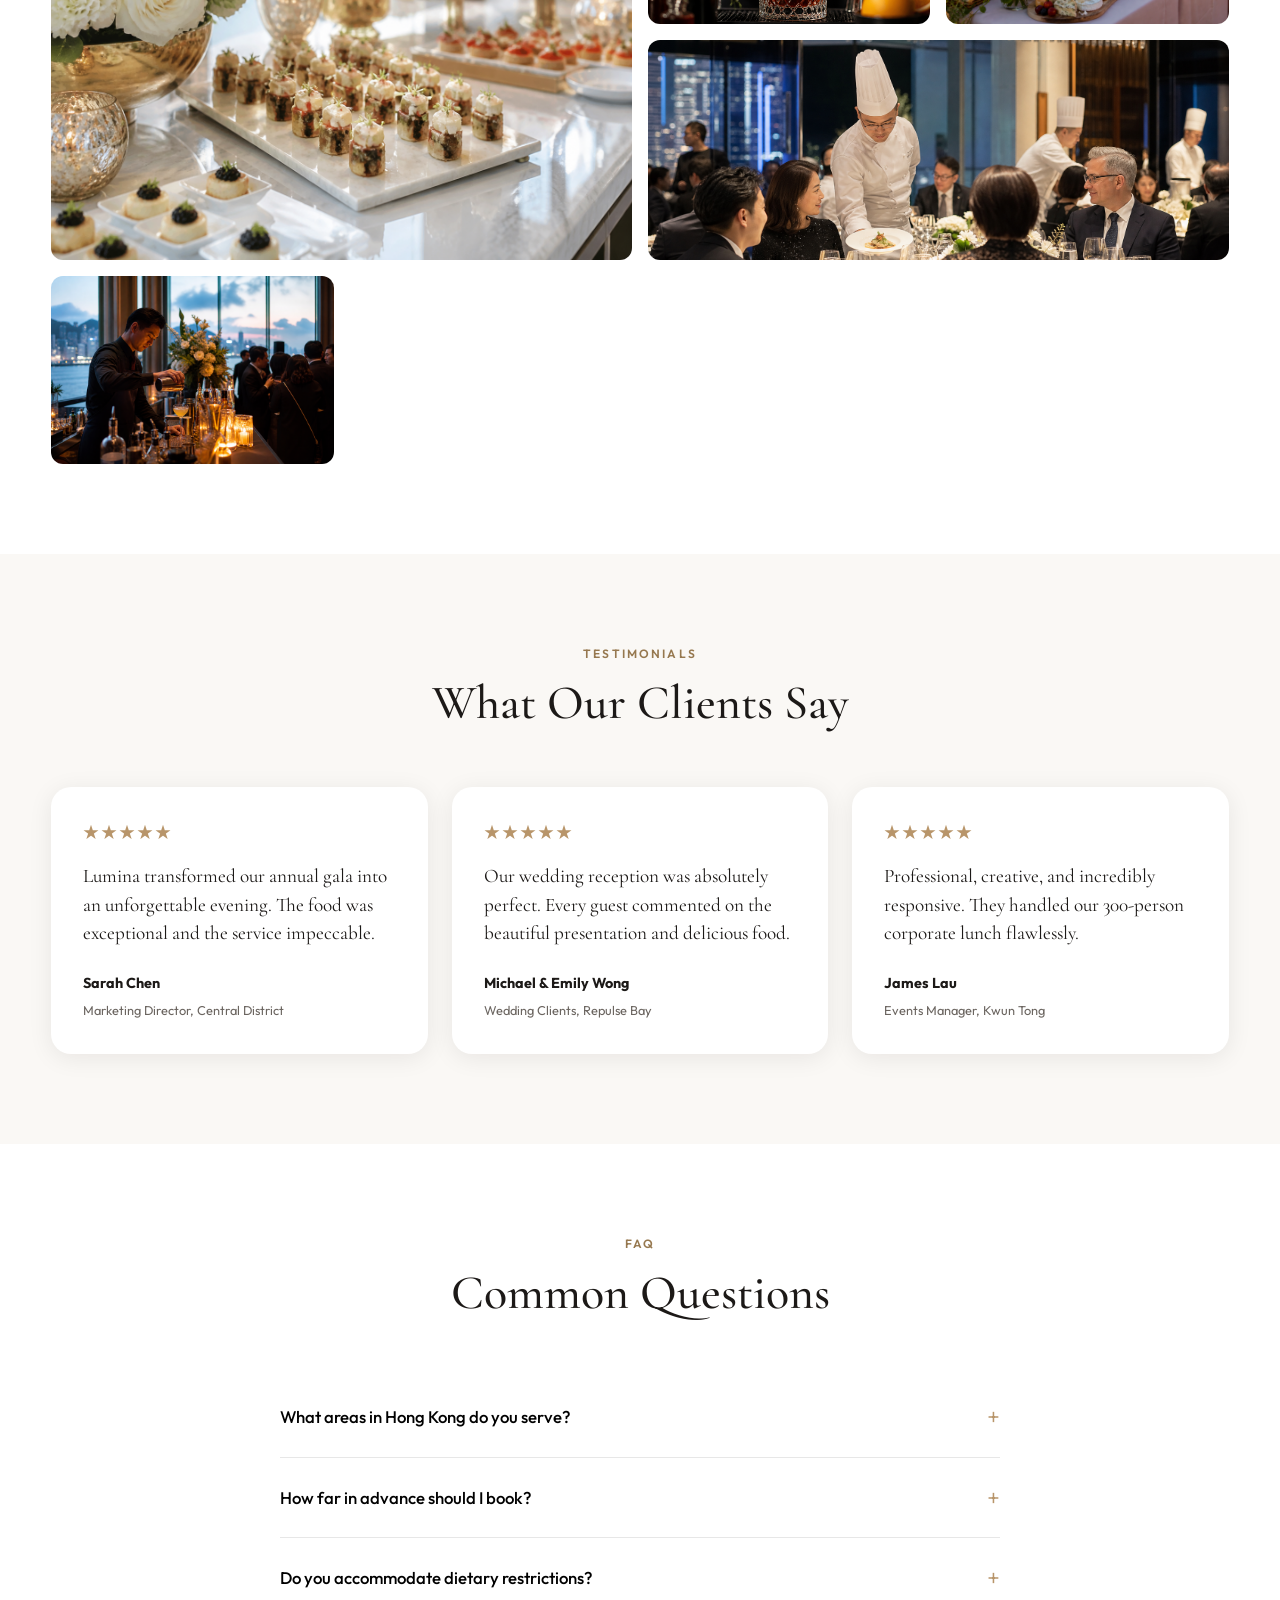
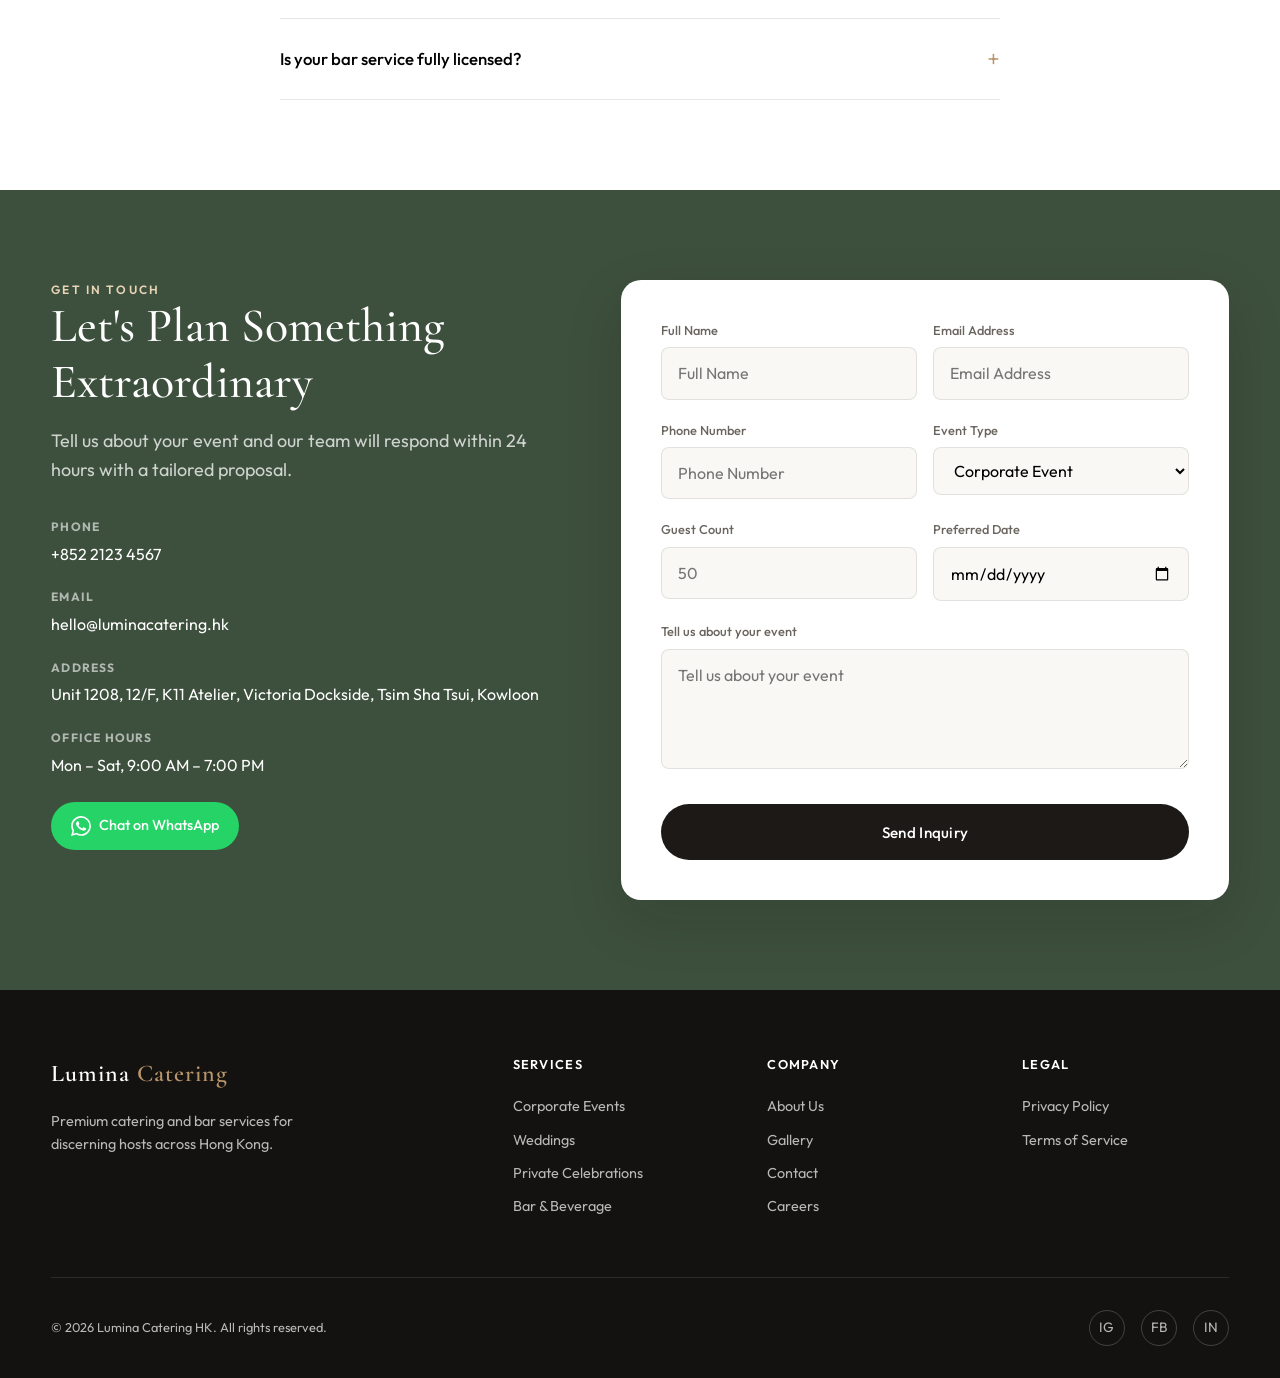
==== commit daa4e212: "Revert catering site to original first design version Restore initial HTML prototype: homepage + bar" ====
--- a/catering-site/index.html
+++ b/catering-site/index.html
@@ -9,8 +9,6 @@
   <link rel="preconnect" href="https://fonts.gstatic.com" crossorigin>
   <link href="https://fonts.googleapis.com/css2?family=Cormorant+Garamond:ital,wght@0,400;0,500;0,600;1,400&family=Noto+Sans+TC:wght@400;500;600&family=Noto+Serif+TC:wght@500;600&family=Outfit:wght@300;400;500;600&display=swap" rel="stylesheet">
   <link rel="stylesheet" href="css/style.css">
-  <link rel="preload" as="image" href="assets/images/hero.webp" type="image/webp">
-  <link rel="stylesheet" href="css/performance.css">
 </head>
 <body>
 
@@ -21,9 +19,8 @@
       <nav class="nav-desktop">
         <a href="#home" data-i18n="nav.home">Home</a>
         <a href="#services" data-i18n="nav.services">Services</a>
-        <a href="menu.html" data-i18n="nav.menu">Menu</a>
-        <a href="about.html" data-i18n="nav.about">About</a>
-        <a href="blog.html" data-i18n="nav.blog">Blog</a>
+        <a href="#about" data-i18n="nav.about">About</a>
+        <a href="#gallery" data-i18n="nav.gallery">Gallery</a>
         <a href="#contact" data-i18n="nav.contact">Contact</a>
       </nav>
       <div class="header-actions">
@@ -43,16 +40,15 @@
   <nav class="mobile-nav">
     <a href="#home" data-i18n="nav.home">Home</a>
     <a href="#services" data-i18n="nav.services">Services</a>
-    <a href="menu.html" data-i18n="nav.menu">Menu</a>
-    <a href="about.html" data-i18n="nav.about">About</a>
-    <a href="blog.html" data-i18n="nav.blog">Blog</a>
+    <a href="#about" data-i18n="nav.about">About</a>
+    <a href="#gallery" data-i18n="nav.gallery">Gallery</a>
     <a href="#contact" data-i18n="nav.contact">Contact</a>
   </nav>
 
   <!-- Hero -->
   <section id="home" class="hero">
     <div class="hero-bg">
-      <picture><source srcset="assets/images/hero.webp" type="image/webp"><img src="assets/images/hero.jpg" alt="Large group dining event catered by Lumina" loading="eager" fetchpriority="high"></picture>
+      <img src="assets/images/hero-bar.jpg" alt="Premium bar and catering service in Hong Kong">
     </div>
     <div class="hero-content">
       <p class="eyebrow" data-i18n="hero.eyebrow">Premium Catering · Hong Kong</p>
@@ -94,7 +90,7 @@
     <div class="container">
       <div class="about-grid reveal">
         <div class="about-image">
-          <picture><source srcset="assets/images/spread.webp" type="image/webp"><img src="assets/images/spread.jpg" alt="Elegant event table setup and catering" loading="lazy" decoding="async"></picture>
+          <img src="assets/images/corporate-catering.jpg" alt="Corporate catering event in Hong Kong">
         </div>
         <div>
           <div class="section-header">
@@ -141,7 +137,7 @@
       <div class="services-grid">
         <article class="service-card featured reveal">
           <div class="service-card-image">
-            <picture><source srcset="assets/images/corporate-event.webp" type="image/webp"><img src="assets/images/corporate-event.jpg" alt="Corporate event catering" loading="lazy" decoding="async"></picture>
+            <img src="assets/images/corporate-catering.jpg" alt="Corporate event catering">
           </div>
           <div class="service-card-body">
             <h3 data-i18n="services.corporate.title">Corporate Events</h3>
@@ -151,7 +147,7 @@
         </article>
         <article class="service-card reveal">
           <div class="service-card-image">
-            <picture><source srcset="assets/images/wedding.webp" type="image/webp"><img src="assets/images/wedding.jpg" alt="Wedding reception catering" loading="lazy" decoding="async"></picture>
+            <img src="assets/images/wedding-catering.jpg" alt="Wedding catering">
           </div>
           <div class="service-card-body">
             <h3 data-i18n="services.wedding.title">Weddings</h3>
@@ -161,7 +157,7 @@
         </article>
         <article class="service-card reveal">
           <div class="service-card-image">
-            <picture><source srcset="assets/images/steak.webp" type="image/webp"><img src="assets/images/steak.jpg" alt="Outdoor festival and private event catering" loading="lazy" decoding="async"></picture>
+            <img src="assets/images/private-events.jpg" alt="Private celebration catering">
           </div>
           <div class="service-card-body">
             <h3 data-i18n="services.private.title">Private Celebrations</h3>
@@ -171,7 +167,7 @@
         </article>
         <article class="service-card reveal">
           <div class="service-card-image">
-            <picture><source srcset="assets/images/canapes.webp" type="image/webp"><img src="assets/images/canapes.jpg" alt="Cocktail reception catering" loading="lazy" decoding="async"></picture>
+            <img src="assets/images/bar-service.jpg" alt="Bar and beverage service">
           </div>
           <div class="service-card-body">
             <h3 data-i18n="services.bar.title">Bar & Beverage</h3>
@@ -181,7 +177,7 @@
         </article>
         <article class="service-card reveal">
           <div class="service-card-image">
-            <picture><source srcset="assets/images/buffet.webp" type="image/webp"><img src="assets/images/buffet.jpg" alt="Full-service buffet catering" loading="lazy" decoding="async"></picture>
+            <img src="assets/images/hero-bar.jpg" alt="Full service catering">
           </div>
           <div class="service-card-body">
             <h3 data-i18n="services.full.title">Full-Service Catering</h3>
@@ -265,11 +261,11 @@
         <h2 data-i18n="gallery.title">Moments We've Created</h2>
       </div>
       <div class="gallery-grid reveal">
-        <div class="gallery-item"><picture><source srcset="assets/images/hero.webp" type="image/webp"><img src="assets/images/hero.jpg" alt="Banquet event catering" loading="lazy" decoding="async"></picture></div>
-        <div class="gallery-item"><picture><source srcset="assets/images/corporate-event.webp" type="image/webp"><img src="assets/images/corporate-event.jpg" alt="Corporate conference catering" loading="lazy" decoding="async"></picture></div>
-        <div class="gallery-item"><picture><source srcset="assets/images/canapes.webp" type="image/webp"><img src="assets/images/canapes.jpg" alt="Cocktail reception" loading="lazy" decoding="async"></picture></div>
-        <div class="gallery-item"><picture><source srcset="assets/images/rooftop-event.webp" type="image/webp"><img src="assets/images/rooftop-event.jpg" alt="Rooftop event venue" loading="lazy" decoding="async"></picture></div>
-        <div class="gallery-item"><picture><source srcset="assets/images/garden-party.webp" type="image/webp"><img src="assets/images/garden-party.jpg" alt="Garden party catering" loading="lazy" decoding="async"></picture></div>
+        <div class="gallery-item"><img src="assets/images/wedding-catering.jpg" alt="Wedding catering"></div>
+        <div class="gallery-item"><img src="assets/images/bar-service.jpg" alt="Bar service"></div>
+        <div class="gallery-item"><img src="assets/images/private-events.jpg" alt="Private event"></div>
+        <div class="gallery-item"><img src="assets/images/corporate-catering.jpg" alt="Corporate gala"></div>
+        <div class="gallery-item"><img src="assets/images/hero-bar.jpg" alt="Cocktail reception"></div>
       </div>
     </div>
   </section>
@@ -427,13 +423,14 @@
         <div class="footer-col">
           <h4 data-i18n="footer.services">Services</h4>
           <a href="#services" data-i18n="services.corporate.title">Corporate Events</a>
-          <a href="menu.html" data-i18n="footer.menu">Our Menu</a>
+          <a href="#services" data-i18n="services.wedding.title">Weddings</a>
+          <a href="#services" data-i18n="services.private.title">Private Celebrations</a>
           <a href="services/bar-service.html" data-i18n="services.bar.title">Bar & Beverage</a>
         </div>
         <div class="footer-col">
           <h4 data-i18n="footer.company">Company</h4>
-          <a href="about.html" data-i18n="footer.about">About Us</a>
-          <a href="blog.html" data-i18n="footer.blog">Blog & Cases</a>
+          <a href="#about" data-i18n="footer.about">About Us</a>
+          <a href="#gallery" data-i18n="nav.gallery">Gallery</a>
           <a href="#contact" data-i18n="nav.contact">Contact</a>
           <a href="#" data-i18n="footer.careers">Careers</a>
         </div>
--- a/catering-site/css/style.css
+++ b/catering-site/css/style.css
@@ -1054,268 +1054,6 @@
   transform: translateY(0);
 }
 
-/* Menu Page */
-.menu-tabs {
-  display: flex;
-  flex-wrap: wrap;
-  justify-content: center;
-  gap: 0.75rem;
-  margin-bottom: 3rem;
-}
-
-.menu-tab {
-  padding: 0.6rem 1.4rem;
-  border-radius: 999px;
-  border: 1.5px solid var(--color-border);
-  font-size: 0.9rem;
-  font-weight: 500;
-  cursor: pointer;
-  transition: var(--transition);
-  background: var(--color-surface);
-}
-
-.menu-tab:hover,
-.menu-tab.active {
-  background: var(--color-text);
-  color: #fff;
-  border-color: var(--color-text);
-}
-
-.menu-grid {
-  display: grid;
-  grid-template-columns: repeat(3, 1fr);
-  gap: 1.5rem;
-}
-
-.menu-item {
-  background: var(--color-surface);
-  border-radius: var(--radius-lg);
-  overflow: hidden;
-  box-shadow: var(--shadow);
-  transition: var(--transition);
-}
-
-.menu-item:hover {
-  transform: translateY(-4px);
-  box-shadow: var(--shadow-lg);
-}
-
-.menu-item-image img {
-  width: 100%;
-  aspect-ratio: 4/3;
-  object-fit: cover;
-}
-
-.menu-item-body {
-  padding: 1.5rem;
-}
-
-.menu-item-body h3 {
-  font-size: 1.15rem;
-  margin-bottom: 0.35rem;
-}
-
-.menu-item-tag {
-  display: inline-block;
-  font-size: 0.7rem;
-  font-weight: 600;
-  letter-spacing: 0.08em;
-  text-transform: uppercase;
-  color: var(--color-accent-dark);
-  margin-bottom: 0.5rem;
-}
-
-.menu-item-body p {
-  font-size: 0.88rem;
-  color: var(--color-text-muted);
-}
-
-.menu-category {
-  display: none;
-}
-
-.menu-category.active {
-  display: grid;
-}
-
-/* Team */
-.team-grid {
-  display: grid;
-  grid-template-columns: repeat(4, 1fr);
-  gap: 1.5rem;
-}
-
-.team-card {
-  background: var(--color-surface);
-  border-radius: var(--radius-lg);
-  overflow: hidden;
-  box-shadow: var(--shadow);
-  text-align: center;
-  transition: var(--transition);
-}
-
-.team-card:hover {
-  transform: translateY(-4px);
-  box-shadow: var(--shadow-lg);
-}
-
-.team-card-image img {
-  width: 100%;
-  aspect-ratio: 3/4;
-  object-fit: cover;
-}
-
-.team-card-body {
-  padding: 1.5rem;
-}
-
-.team-card-body h3 {
-  font-size: 1.15rem;
-  margin-bottom: 0.25rem;
-}
-
-.team-role {
-  font-size: 0.8rem;
-  color: var(--color-accent-dark);
-  font-weight: 500;
-  margin-bottom: 0.75rem;
-}
-
-.team-card-body p {
-  font-size: 0.85rem;
-  color: var(--color-text-muted);
-}
-
-.values-grid {
-  display: grid;
-  grid-template-columns: repeat(3, 1fr);
-  gap: 2rem;
-  margin-top: 3rem;
-}
-
-.value-card {
-  text-align: center;
-  padding: 2rem 1.5rem;
-}
-
-.value-card .why-number {
-  margin-bottom: 0.75rem;
-}
-
-/* Blog */
-.blog-grid {
-  display: grid;
-  grid-template-columns: repeat(3, 1fr);
-  gap: 1.5rem;
-}
-
-.blog-card {
-  background: var(--color-surface);
-  border-radius: var(--radius-lg);
-  overflow: hidden;
-  box-shadow: var(--shadow);
-  transition: var(--transition);
-}
-
-.blog-card:hover {
-  transform: translateY(-4px);
-  box-shadow: var(--shadow-lg);
-}
-
-.blog-card-image {
-  position: relative;
-  overflow: hidden;
-}
-
-.blog-card-image img {
-  width: 100%;
-  aspect-ratio: 16/10;
-  object-fit: cover;
-  transition: transform 0.5s ease;
-}
-
-.blog-card:hover .blog-card-image img {
-  transform: scale(1.05);
-}
-
-.blog-card-tag {
-  position: absolute;
-  top: 1rem;
-  left: 1rem;
-  background: var(--color-accent);
-  color: #fff;
-  font-size: 0.7rem;
-  font-weight: 600;
-  letter-spacing: 0.06em;
-  text-transform: uppercase;
-  padding: 0.35rem 0.75rem;
-  border-radius: 999px;
-}
-
-.blog-card-body {
-  padding: 1.5rem;
-}
-
-.blog-card-date {
-  font-size: 0.8rem;
-  color: var(--color-text-muted);
-  margin-bottom: 0.5rem;
-}
-
-.blog-card-body h3 {
-  font-size: 1.2rem;
-  margin-bottom: 0.5rem;
-  line-height: 1.35;
-}
-
-.blog-card-body p {
-  font-size: 0.88rem;
-  color: var(--color-text-muted);
-  margin-bottom: 1rem;
-}
-
-.blog-read-more {
-  font-size: 0.85rem;
-  font-weight: 500;
-  color: var(--color-accent-dark);
-}
-
-.blog-read-more::after {
-  content: " →";
-}
-
-.food-showcase {
-  display: grid;
-  grid-template-columns: repeat(4, 1fr);
-  gap: 1rem;
-}
-
-.food-showcase-item {
-  border-radius: var(--radius);
-  overflow: hidden;
-}
-
-.food-showcase-item img {
-  width: 100%;
-  aspect-ratio: 1;
-  object-fit: cover;
-  transition: transform 0.4s ease;
-}
-
-.food-showcase-item:hover img {
-  transform: scale(1.06);
-}
-
-.food-showcase-item:nth-child(1) {
-  grid-column: span 2;
-  grid-row: span 2;
-}
-
-.food-showcase-item:nth-child(1) img {
-  aspect-ratio: auto;
-  height: 100%;
-}
-
 /* Responsive */
 @media (max-width: 1024px) {
   .services-grid {
@@ -1408,20 +1146,4 @@
   .hero-stats {
     gap: 1.5rem;
   }
-
-  .menu-grid,
-  .team-grid,
-  .blog-grid,
-  .values-grid {
-    grid-template-columns: 1fr;
-  }
-
-  .food-showcase {
-    grid-template-columns: repeat(2, 1fr);
-  }
-
-  .food-showcase-item:nth-child(1) {
-    grid-column: span 2;
-    grid-row: span 1;
-  }
-}
+}
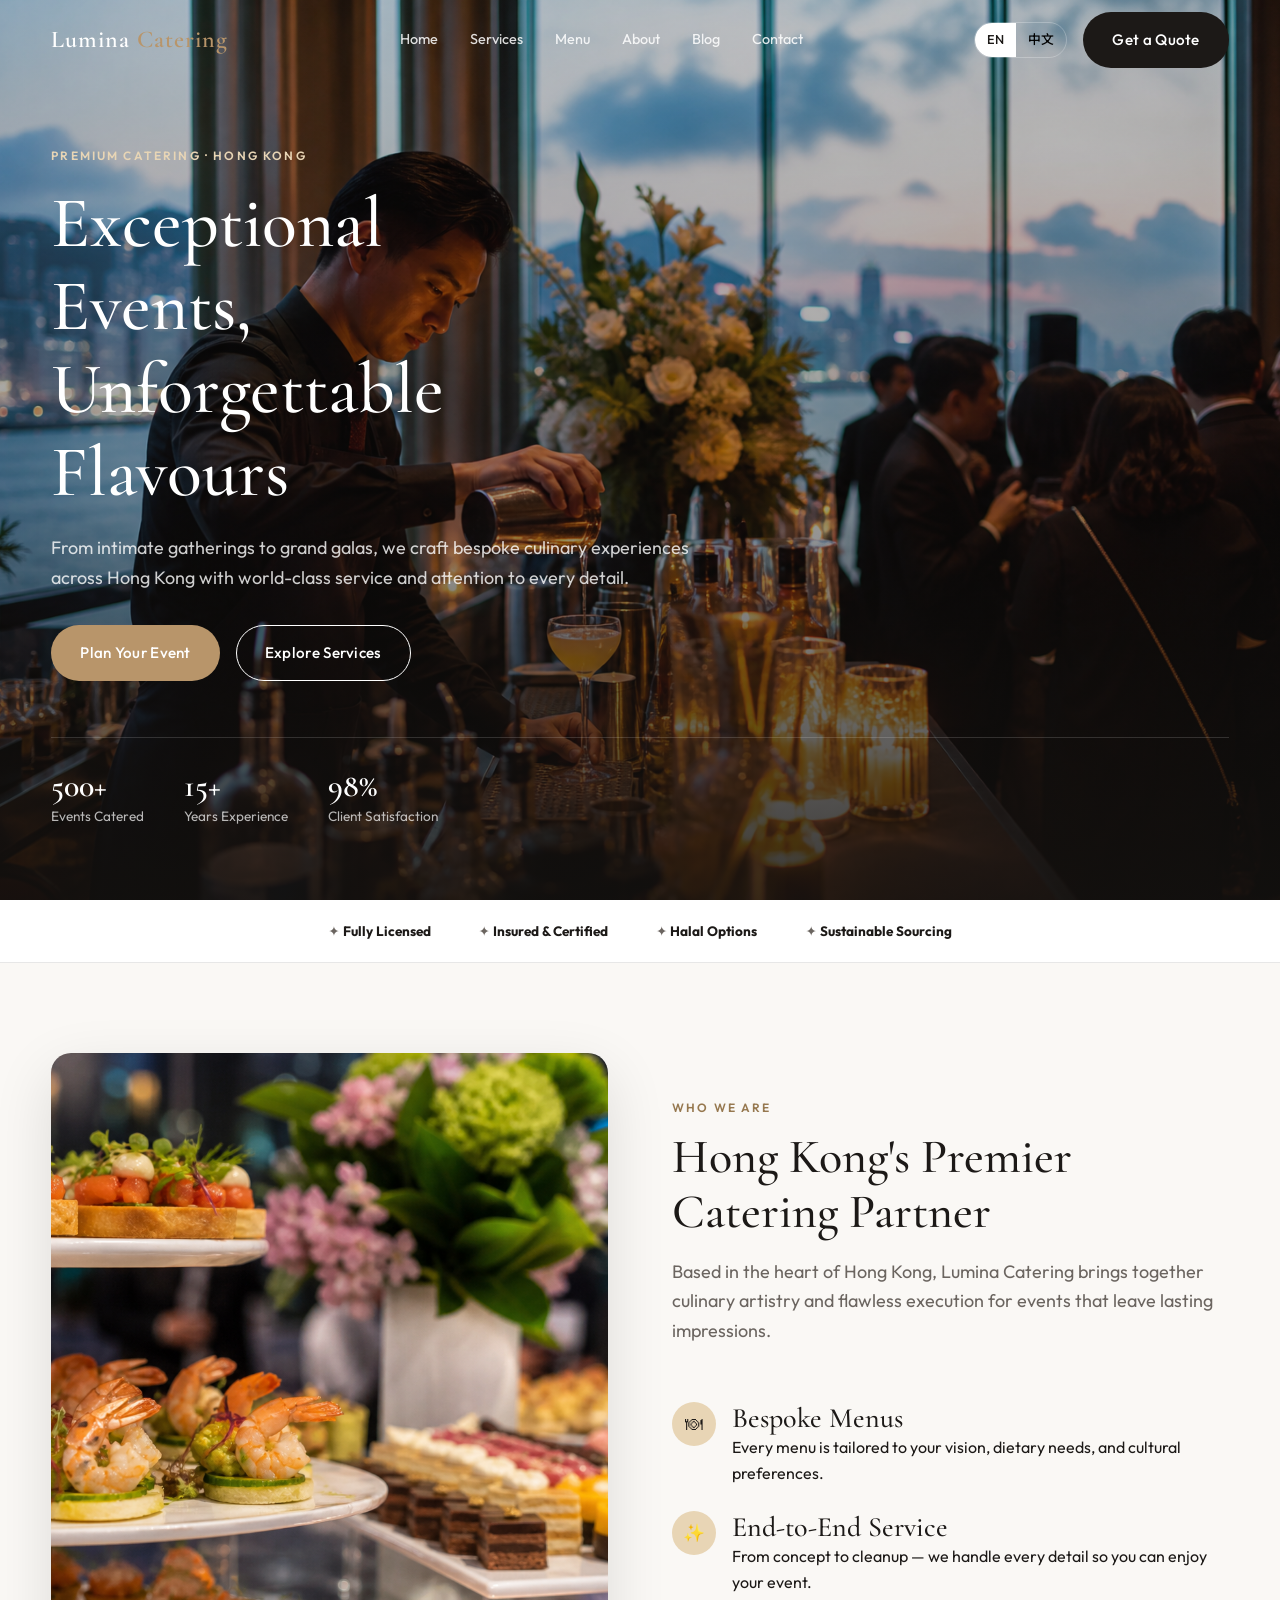
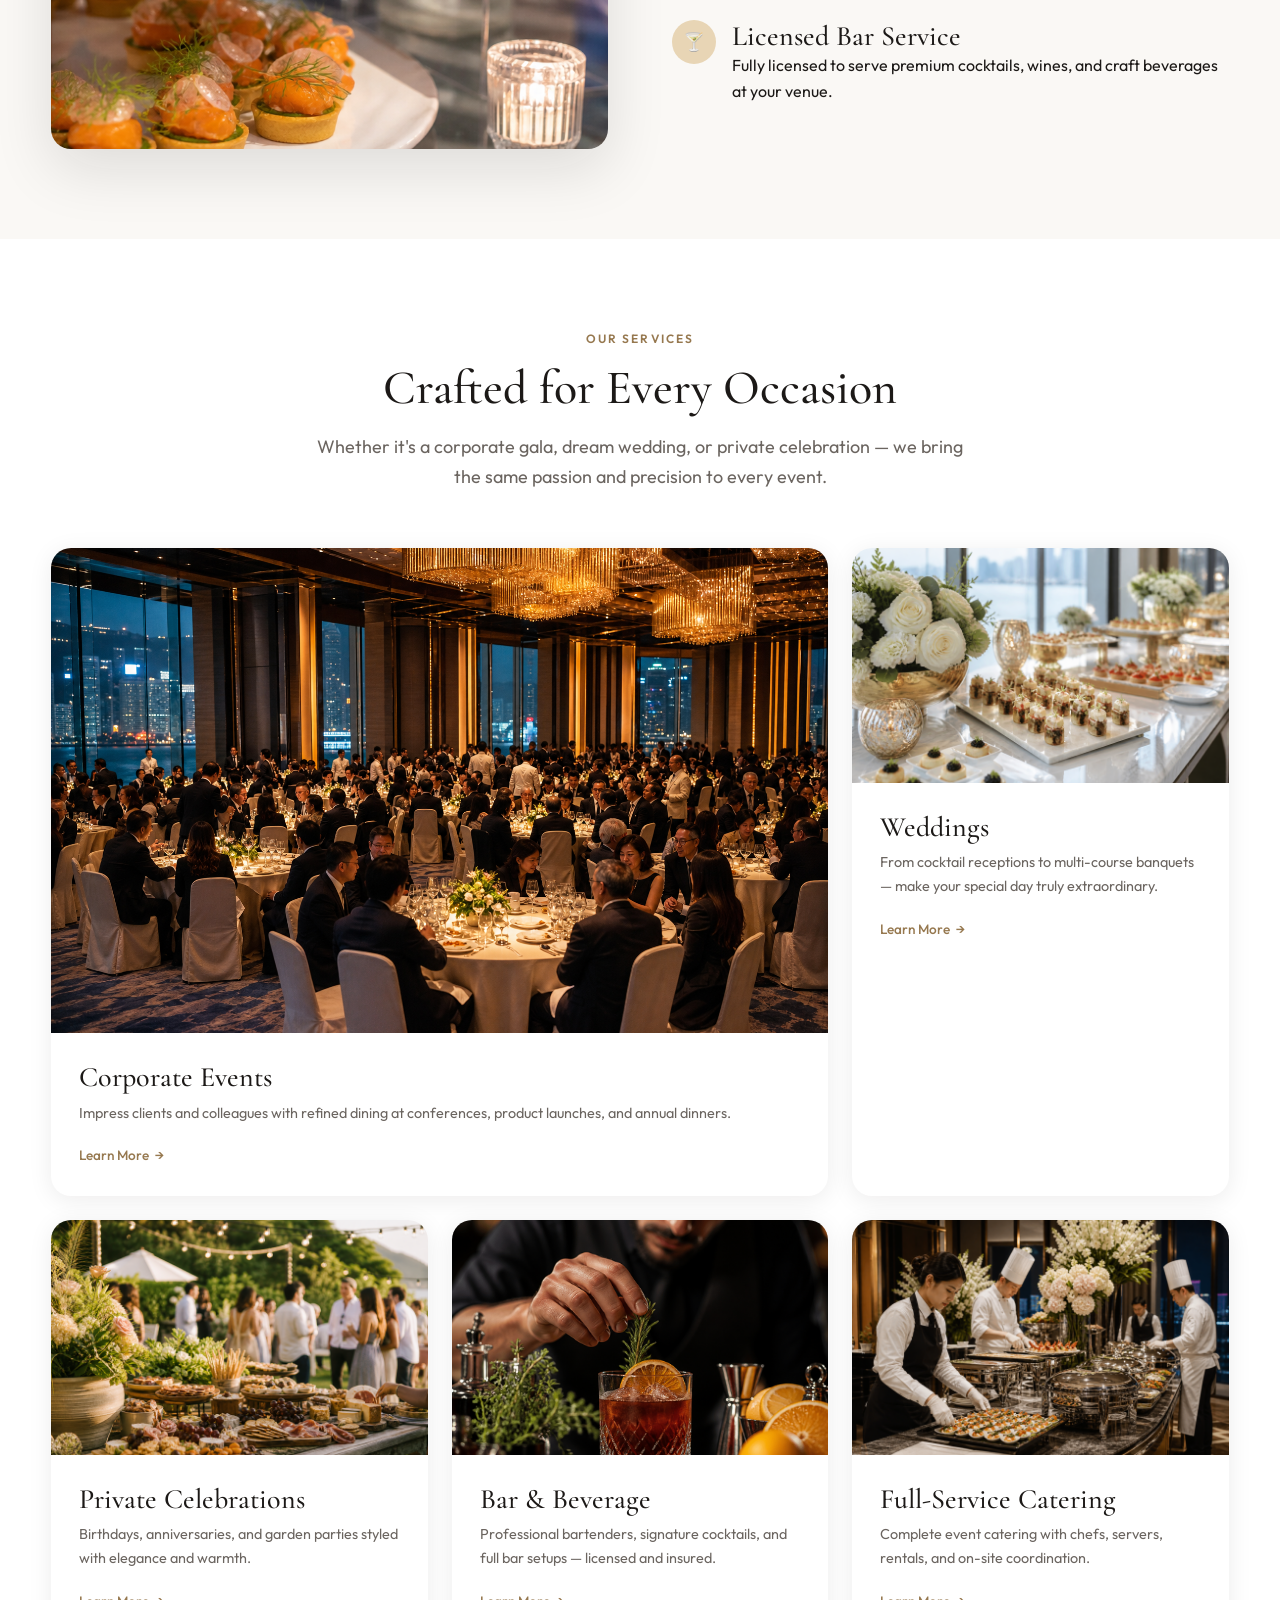
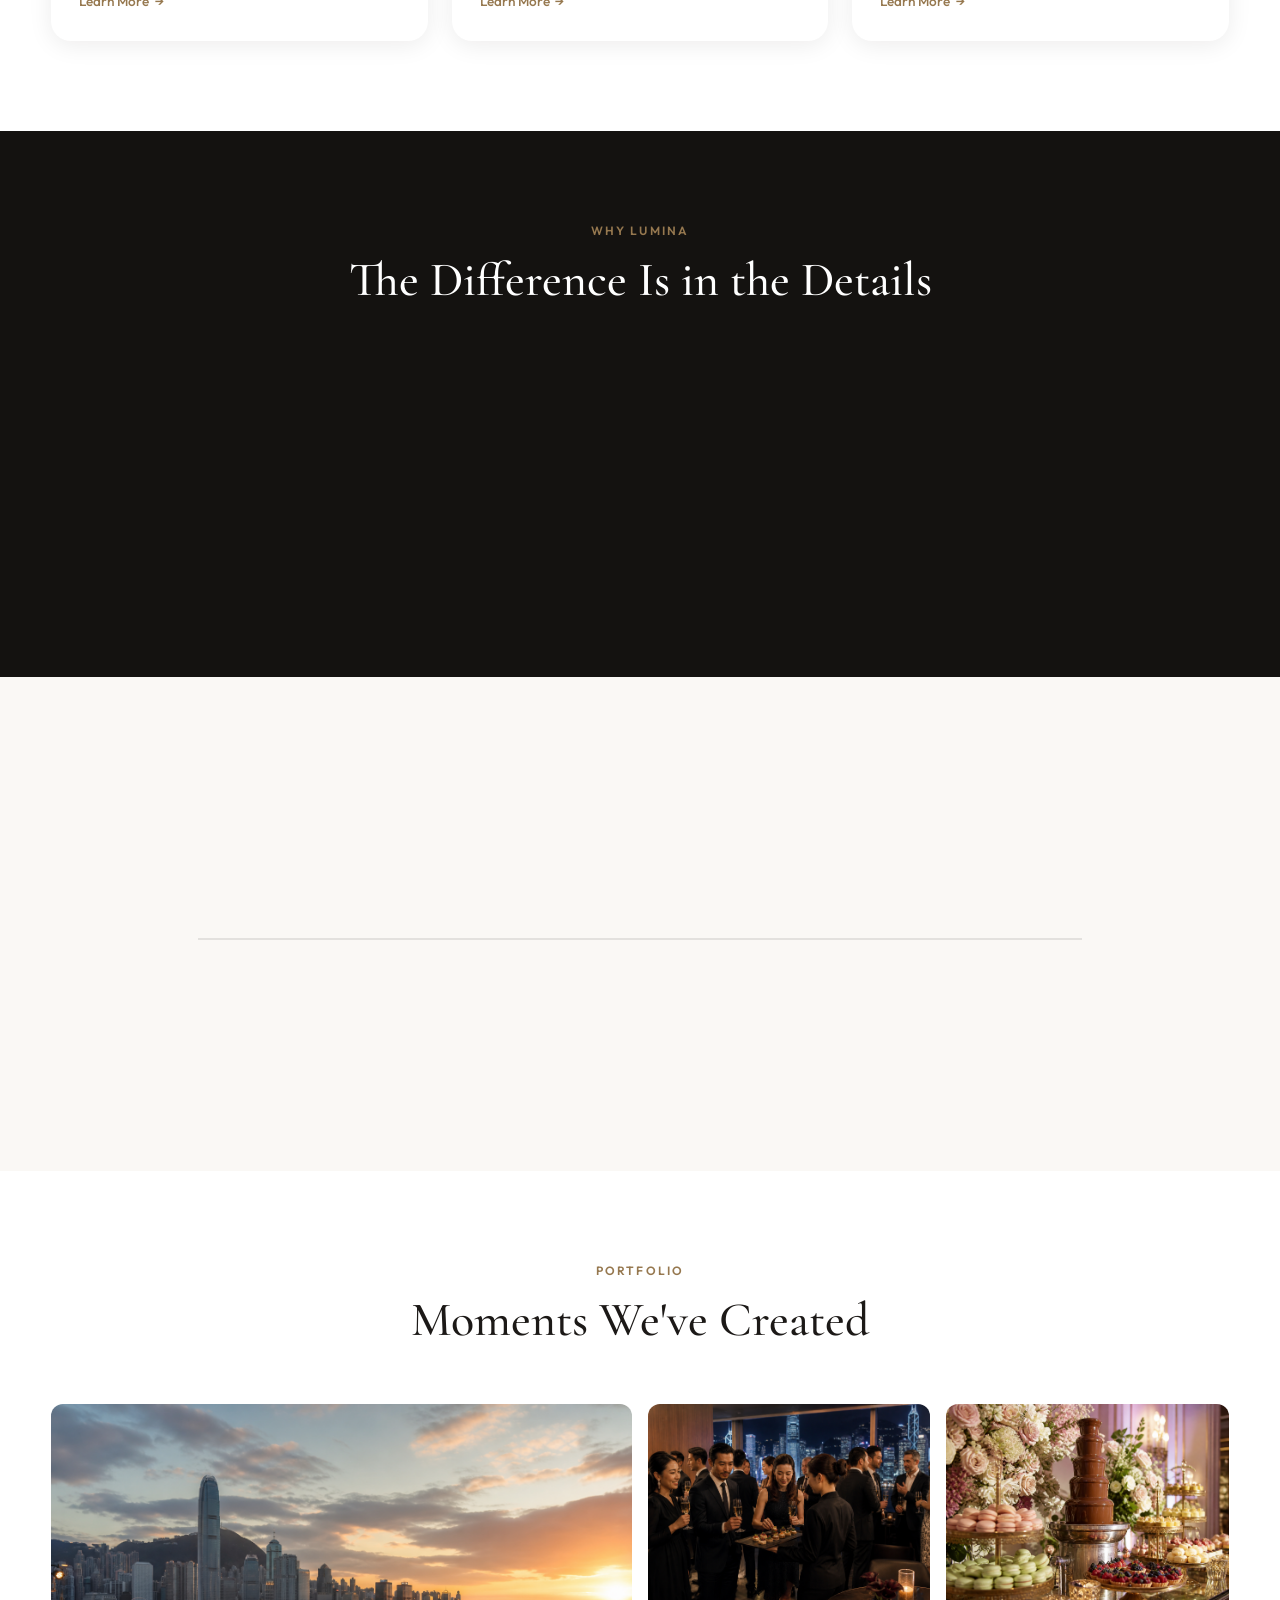
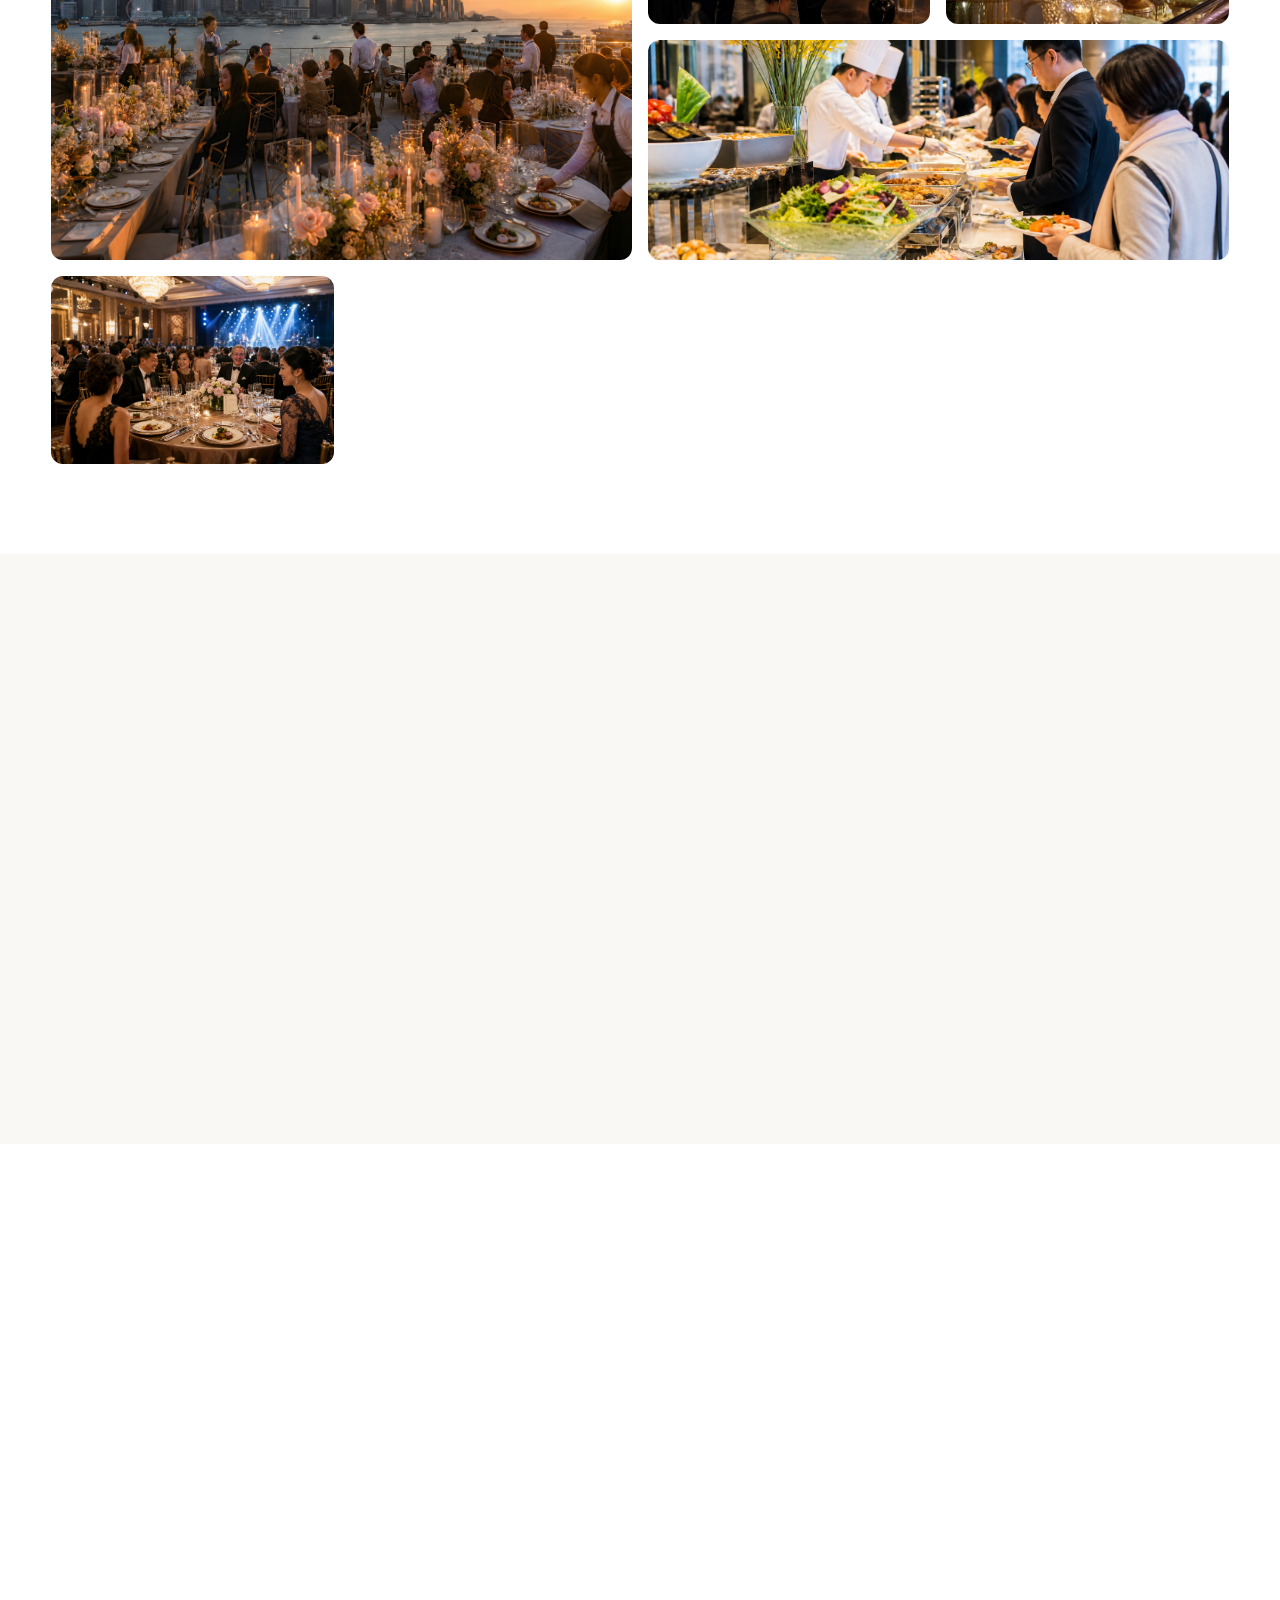
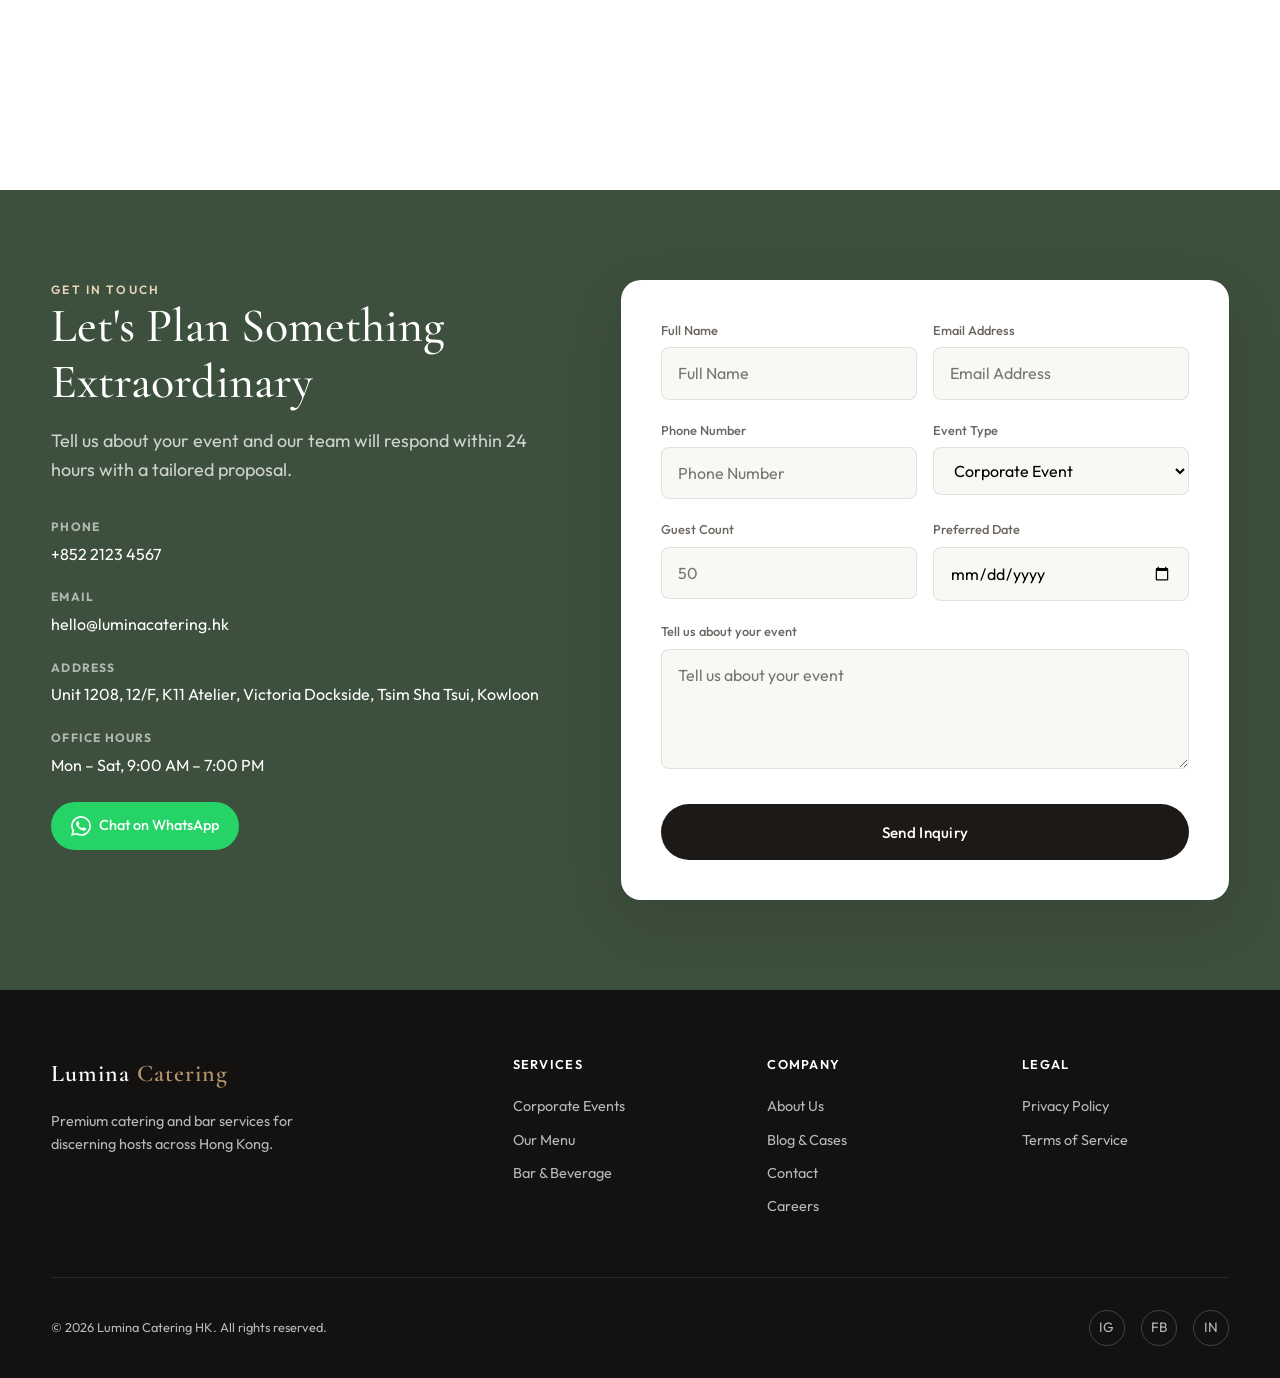
==== commit 711468dd: "feat(catering): add menu, about, blog pages and unique homepage images - Generate 14 new AI images i" ====
--- a/catering-site/index.html
+++ b/catering-site/index.html
@@ -19,8 +19,9 @@
       <nav class="nav-desktop">
         <a href="#home" data-i18n="nav.home">Home</a>
         <a href="#services" data-i18n="nav.services">Services</a>
-        <a href="#about" data-i18n="nav.about">About</a>
-        <a href="#gallery" data-i18n="nav.gallery">Gallery</a>
+        <a href="menu.html" data-i18n="nav.menu">Menu</a>
+        <a href="about.html" data-i18n="nav.about">About</a>
+        <a href="blog.html" data-i18n="nav.blog">Blog</a>
         <a href="#contact" data-i18n="nav.contact">Contact</a>
       </nav>
       <div class="header-actions">
@@ -40,8 +41,9 @@
   <nav class="mobile-nav">
     <a href="#home" data-i18n="nav.home">Home</a>
     <a href="#services" data-i18n="nav.services">Services</a>
-    <a href="#about" data-i18n="nav.about">About</a>
-    <a href="#gallery" data-i18n="nav.gallery">Gallery</a>
+    <a href="menu.html" data-i18n="nav.menu">Menu</a>
+    <a href="about.html" data-i18n="nav.about">About</a>
+    <a href="blog.html" data-i18n="nav.blog">Blog</a>
     <a href="#contact" data-i18n="nav.contact">Contact</a>
   </nav>
 
@@ -90,7 +92,7 @@
     <div class="container">
       <div class="about-grid reveal">
         <div class="about-image">
-          <img src="assets/images/corporate-catering.jpg" alt="Corporate catering event in Hong Kong">
+          <img src="assets/images/gourmet-canapes.jpg" alt="Gourmet catering at Hong Kong event">
         </div>
         <div>
           <div class="section-header">
@@ -137,7 +139,7 @@
       <div class="services-grid">
         <article class="service-card featured reveal">
           <div class="service-card-image">
-            <img src="assets/images/corporate-catering.jpg" alt="Corporate event catering">
+            <img src="assets/images/corporate-gala.jpg" alt="Corporate event catering">
           </div>
           <div class="service-card-body">
             <h3 data-i18n="services.corporate.title">Corporate Events</h3>
@@ -157,7 +159,7 @@
         </article>
         <article class="service-card reveal">
           <div class="service-card-image">
-            <img src="assets/images/private-events.jpg" alt="Private celebration catering">
+            <img src="assets/images/garden-party.jpg" alt="Private celebration catering">
           </div>
           <div class="service-card-body">
             <h3 data-i18n="services.private.title">Private Celebrations</h3>
@@ -177,7 +179,7 @@
         </article>
         <article class="service-card reveal">
           <div class="service-card-image">
-            <img src="assets/images/hero-bar.jpg" alt="Full service catering">
+            <img src="assets/images/full-service.jpg" alt="Full service catering">
           </div>
           <div class="service-card-body">
             <h3 data-i18n="services.full.title">Full-Service Catering</h3>
@@ -261,11 +263,11 @@
         <h2 data-i18n="gallery.title">Moments We've Created</h2>
       </div>
       <div class="gallery-grid reveal">
-        <div class="gallery-item"><img src="assets/images/wedding-catering.jpg" alt="Wedding catering"></div>
-        <div class="gallery-item"><img src="assets/images/bar-service.jpg" alt="Bar service"></div>
-        <div class="gallery-item"><img src="assets/images/private-events.jpg" alt="Private event"></div>
-        <div class="gallery-item"><img src="assets/images/corporate-catering.jpg" alt="Corporate gala"></div>
-        <div class="gallery-item"><img src="assets/images/hero-bar.jpg" alt="Cocktail reception"></div>
+        <div class="gallery-item"><img src="assets/images/rooftop-wedding.jpg" alt="Rooftop wedding catering"></div>
+        <div class="gallery-item"><img src="assets/images/cocktail-reception.jpg" alt="Cocktail reception"></div>
+        <div class="gallery-item"><img src="assets/images/dessert-table.jpg" alt="Dessert table"></div>
+        <div class="gallery-item"><img src="assets/images/buffet-station.jpg" alt="Buffet station"></div>
+        <div class="gallery-item"><img src="assets/images/charity-gala.jpg" alt="Charity gala dinner"></div>
       </div>
     </div>
   </section>
@@ -423,14 +425,13 @@
         <div class="footer-col">
           <h4 data-i18n="footer.services">Services</h4>
           <a href="#services" data-i18n="services.corporate.title">Corporate Events</a>
-          <a href="#services" data-i18n="services.wedding.title">Weddings</a>
-          <a href="#services" data-i18n="services.private.title">Private Celebrations</a>
+          <a href="menu.html" data-i18n="footer.menu">Our Menu</a>
           <a href="services/bar-service.html" data-i18n="services.bar.title">Bar & Beverage</a>
         </div>
         <div class="footer-col">
           <h4 data-i18n="footer.company">Company</h4>
-          <a href="#about" data-i18n="footer.about">About Us</a>
-          <a href="#gallery" data-i18n="nav.gallery">Gallery</a>
+          <a href="about.html" data-i18n="footer.about">About Us</a>
+          <a href="blog.html" data-i18n="footer.blog">Blog & Cases</a>
           <a href="#contact" data-i18n="nav.contact">Contact</a>
           <a href="#" data-i18n="footer.careers">Careers</a>
         </div>
--- a/catering-site/css/style.css
+++ b/catering-site/css/style.css
@@ -1054,6 +1054,268 @@
   transform: translateY(0);
 }
 
+/* Menu Page */
+.menu-tabs {
+  display: flex;
+  flex-wrap: wrap;
+  justify-content: center;
+  gap: 0.75rem;
+  margin-bottom: 3rem;
+}
+
+.menu-tab {
+  padding: 0.6rem 1.4rem;
+  border-radius: 999px;
+  border: 1.5px solid var(--color-border);
+  font-size: 0.9rem;
+  font-weight: 500;
+  cursor: pointer;
+  transition: var(--transition);
+  background: var(--color-surface);
+}
+
+.menu-tab:hover,
+.menu-tab.active {
+  background: var(--color-text);
+  color: #fff;
+  border-color: var(--color-text);
+}
+
+.menu-grid {
+  display: grid;
+  grid-template-columns: repeat(3, 1fr);
+  gap: 1.5rem;
+}
+
+.menu-item {
+  background: var(--color-surface);
+  border-radius: var(--radius-lg);
+  overflow: hidden;
+  box-shadow: var(--shadow);
+  transition: var(--transition);
+}
+
+.menu-item:hover {
+  transform: translateY(-4px);
+  box-shadow: var(--shadow-lg);
+}
+
+.menu-item-image img {
+  width: 100%;
+  aspect-ratio: 4/3;
+  object-fit: cover;
+}
+
+.menu-item-body {
+  padding: 1.5rem;
+}
+
+.menu-item-body h3 {
+  font-size: 1.15rem;
+  margin-bottom: 0.35rem;
+}
+
+.menu-item-tag {
+  display: inline-block;
+  font-size: 0.7rem;
+  font-weight: 600;
+  letter-spacing: 0.08em;
+  text-transform: uppercase;
+  color: var(--color-accent-dark);
+  margin-bottom: 0.5rem;
+}
+
+.menu-item-body p {
+  font-size: 0.88rem;
+  color: var(--color-text-muted);
+}
+
+.menu-category {
+  display: none;
+}
+
+.menu-category.active {
+  display: grid;
+}
+
+/* Team */
+.team-grid {
+  display: grid;
+  grid-template-columns: repeat(4, 1fr);
+  gap: 1.5rem;
+}
+
+.team-card {
+  background: var(--color-surface);
+  border-radius: var(--radius-lg);
+  overflow: hidden;
+  box-shadow: var(--shadow);
+  text-align: center;
+  transition: var(--transition);
+}
+
+.team-card:hover {
+  transform: translateY(-4px);
+  box-shadow: var(--shadow-lg);
+}
+
+.team-card-image img {
+  width: 100%;
+  aspect-ratio: 3/4;
+  object-fit: cover;
+}
+
+.team-card-body {
+  padding: 1.5rem;
+}
+
+.team-card-body h3 {
+  font-size: 1.15rem;
+  margin-bottom: 0.25rem;
+}
+
+.team-role {
+  font-size: 0.8rem;
+  color: var(--color-accent-dark);
+  font-weight: 500;
+  margin-bottom: 0.75rem;
+}
+
+.team-card-body p {
+  font-size: 0.85rem;
+  color: var(--color-text-muted);
+}
+
+.values-grid {
+  display: grid;
+  grid-template-columns: repeat(3, 1fr);
+  gap: 2rem;
+  margin-top: 3rem;
+}
+
+.value-card {
+  text-align: center;
+  padding: 2rem 1.5rem;
+}
+
+.value-card .why-number {
+  margin-bottom: 0.75rem;
+}
+
+/* Blog */
+.blog-grid {
+  display: grid;
+  grid-template-columns: repeat(3, 1fr);
+  gap: 1.5rem;
+}
+
+.blog-card {
+  background: var(--color-surface);
+  border-radius: var(--radius-lg);
+  overflow: hidden;
+  box-shadow: var(--shadow);
+  transition: var(--transition);
+}
+
+.blog-card:hover {
+  transform: translateY(-4px);
+  box-shadow: var(--shadow-lg);
+}
+
+.blog-card-image {
+  position: relative;
+  overflow: hidden;
+}
+
+.blog-card-image img {
+  width: 100%;
+  aspect-ratio: 16/10;
+  object-fit: cover;
+  transition: transform 0.5s ease;
+}
+
+.blog-card:hover .blog-card-image img {
+  transform: scale(1.05);
+}
+
+.blog-card-tag {
+  position: absolute;
+  top: 1rem;
+  left: 1rem;
+  background: var(--color-accent);
+  color: #fff;
+  font-size: 0.7rem;
+  font-weight: 600;
+  letter-spacing: 0.06em;
+  text-transform: uppercase;
+  padding: 0.35rem 0.75rem;
+  border-radius: 999px;
+}
+
+.blog-card-body {
+  padding: 1.5rem;
+}
+
+.blog-card-date {
+  font-size: 0.8rem;
+  color: var(--color-text-muted);
+  margin-bottom: 0.5rem;
+}
+
+.blog-card-body h3 {
+  font-size: 1.2rem;
+  margin-bottom: 0.5rem;
+  line-height: 1.35;
+}
+
+.blog-card-body p {
+  font-size: 0.88rem;
+  color: var(--color-text-muted);
+  margin-bottom: 1rem;
+}
+
+.blog-read-more {
+  font-size: 0.85rem;
+  font-weight: 500;
+  color: var(--color-accent-dark);
+}
+
+.blog-read-more::after {
+  content: " →";
+}
+
+.food-showcase {
+  display: grid;
+  grid-template-columns: repeat(4, 1fr);
+  gap: 1rem;
+}
+
+.food-showcase-item {
+  border-radius: var(--radius);
+  overflow: hidden;
+}
+
+.food-showcase-item img {
+  width: 100%;
+  aspect-ratio: 1;
+  object-fit: cover;
+  transition: transform 0.4s ease;
+}
+
+.food-showcase-item:hover img {
+  transform: scale(1.06);
+}
+
+.food-showcase-item:nth-child(1) {
+  grid-column: span 2;
+  grid-row: span 2;
+}
+
+.food-showcase-item:nth-child(1) img {
+  aspect-ratio: auto;
+  height: 100%;
+}
+
 /* Responsive */
 @media (max-width: 1024px) {
   .services-grid {
@@ -1146,4 +1408,20 @@
   .hero-stats {
     gap: 1.5rem;
   }
-}
+
+  .menu-grid,
+  .team-grid,
+  .blog-grid,
+  .values-grid {
+    grid-template-columns: 1fr;
+  }
+
+  .food-showcase {
+    grid-template-columns: repeat(2, 1fr);
+  }
+
+  .food-showcase-item:nth-child(1) {
+    grid-column: span 2;
+    grid-row: span 1;
+  }
+}
